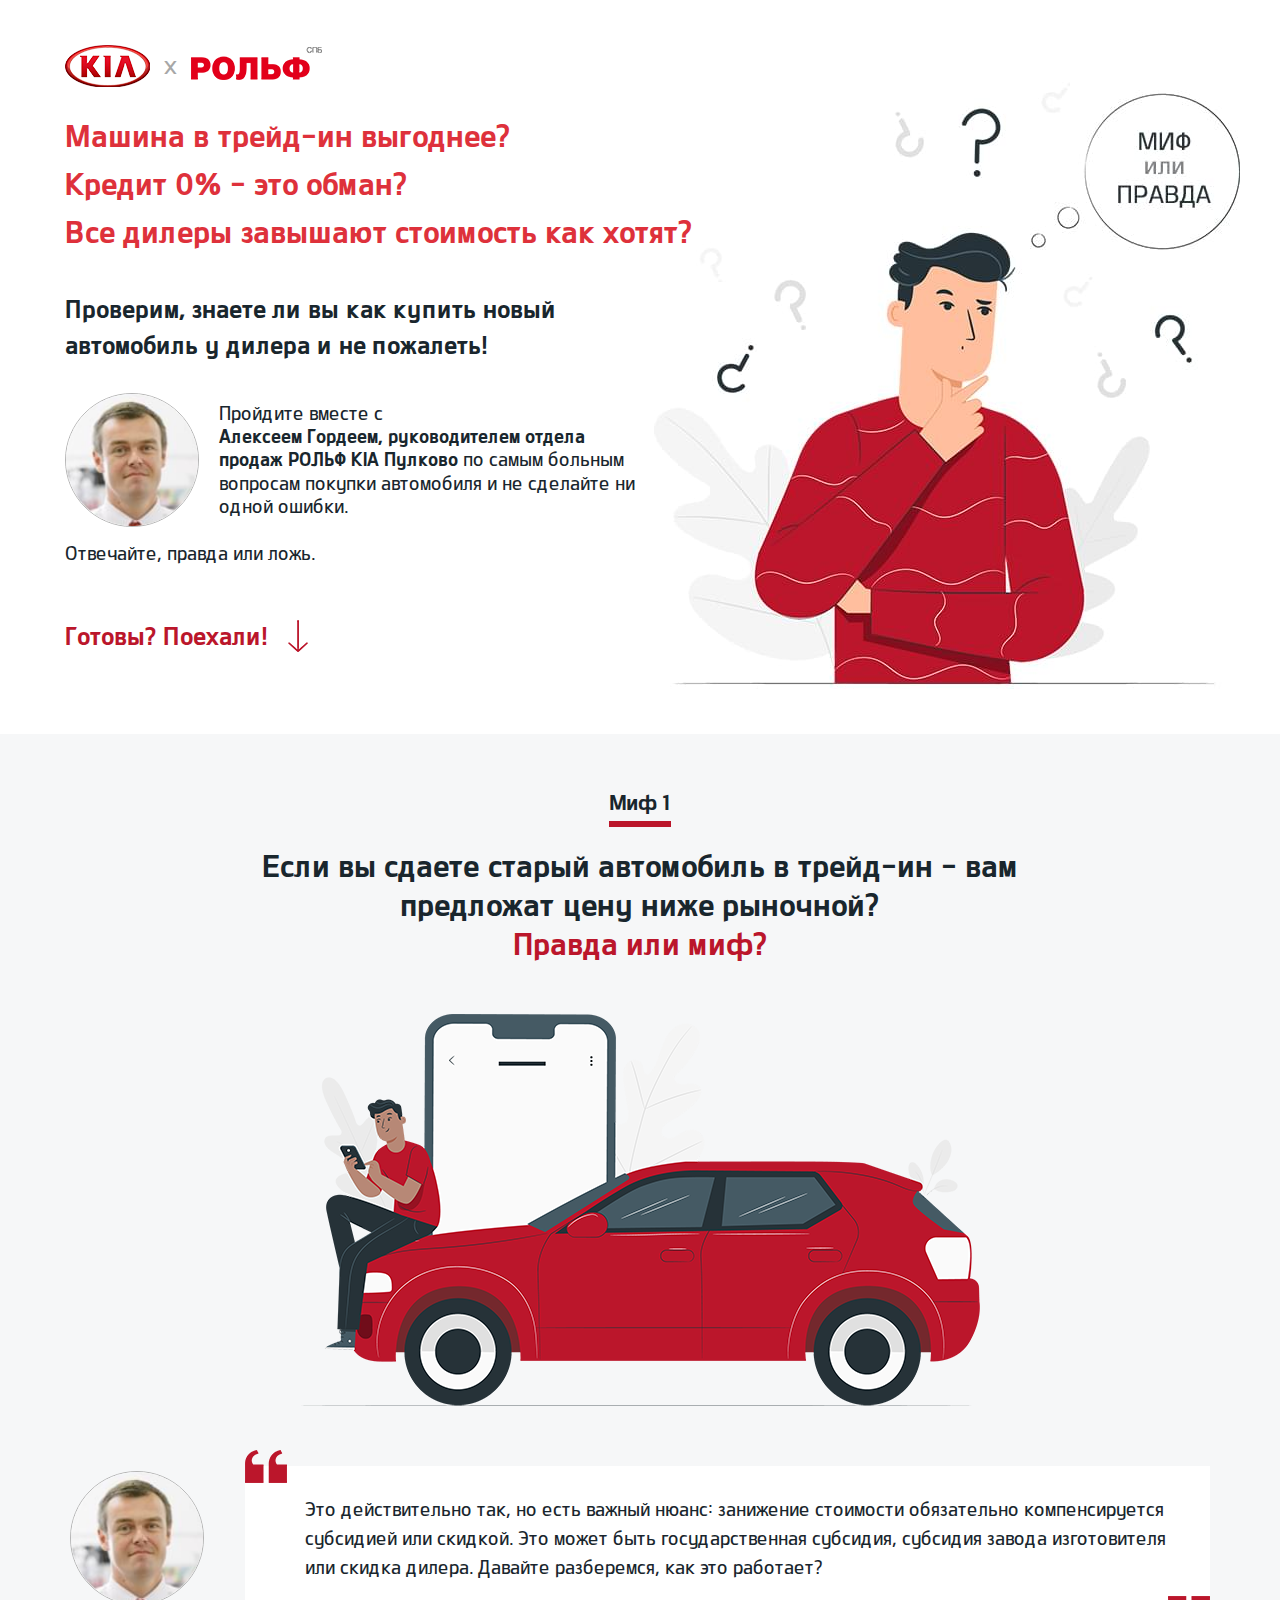
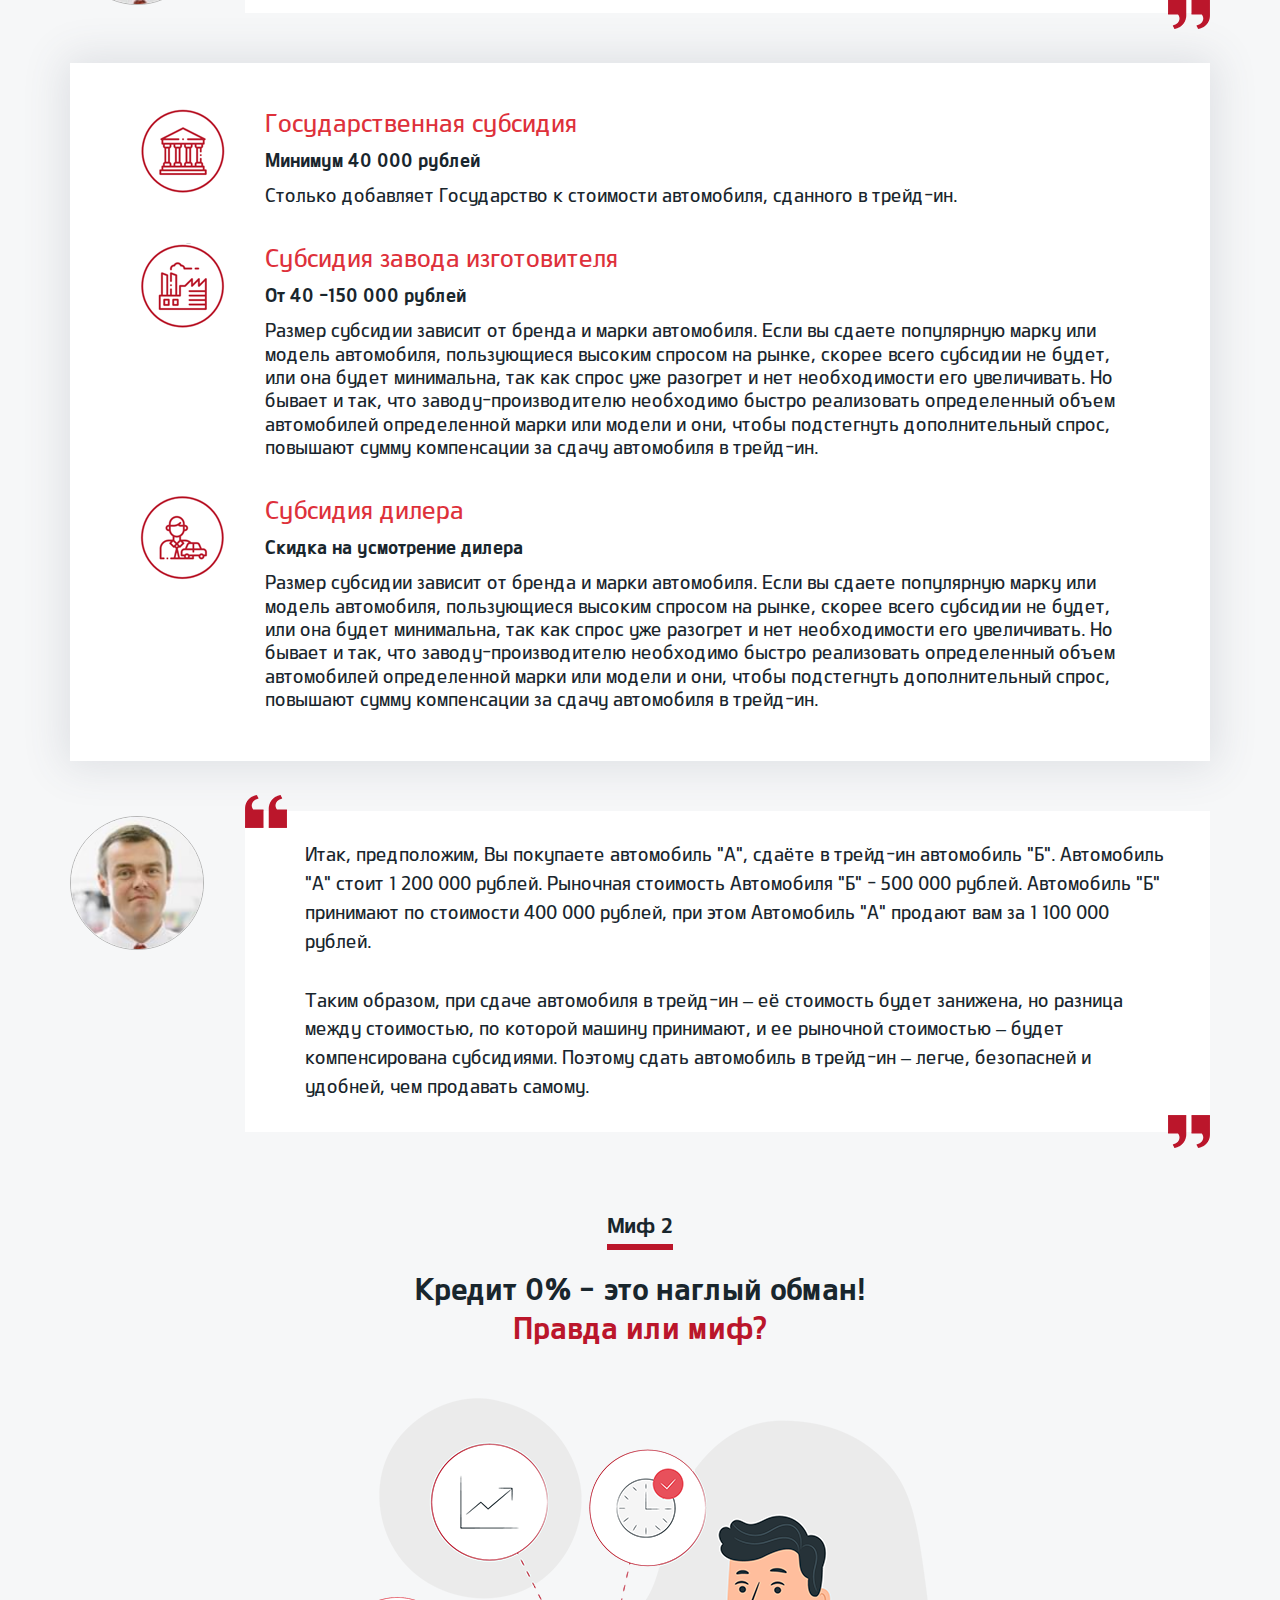
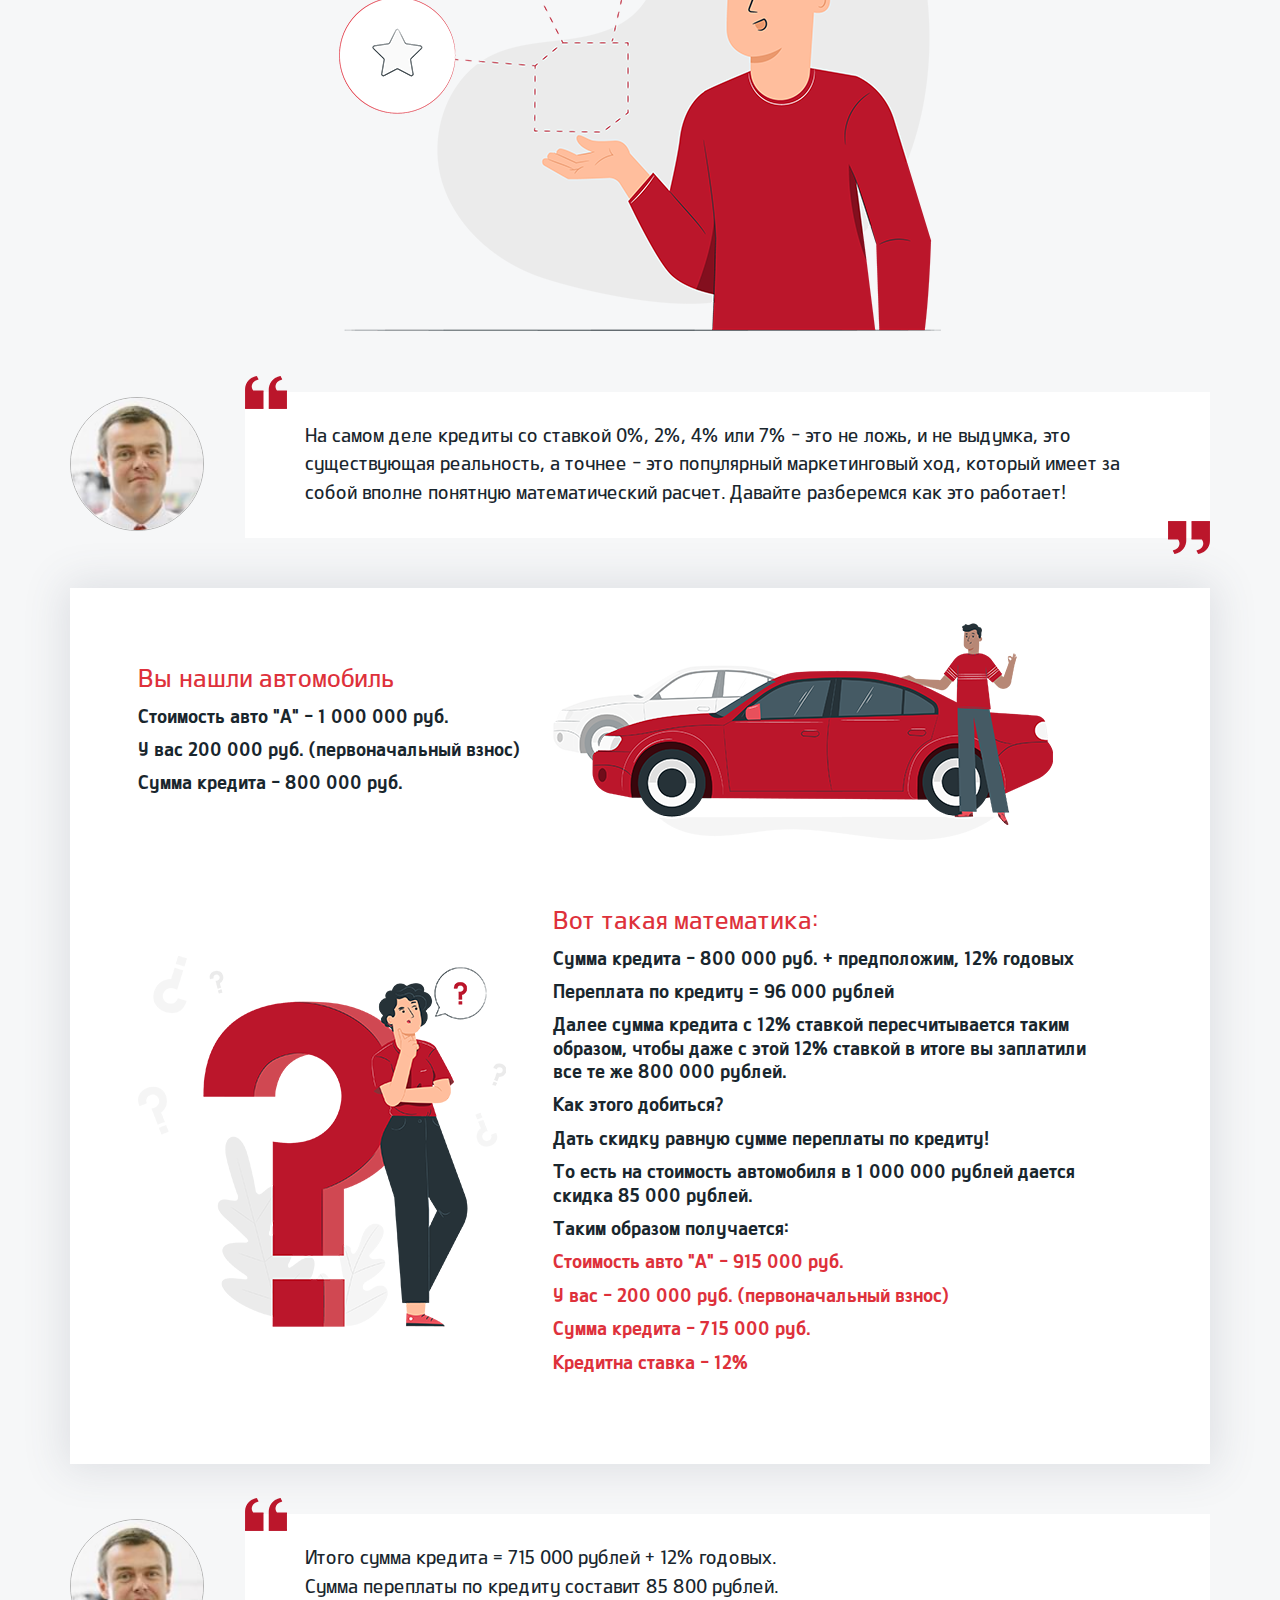
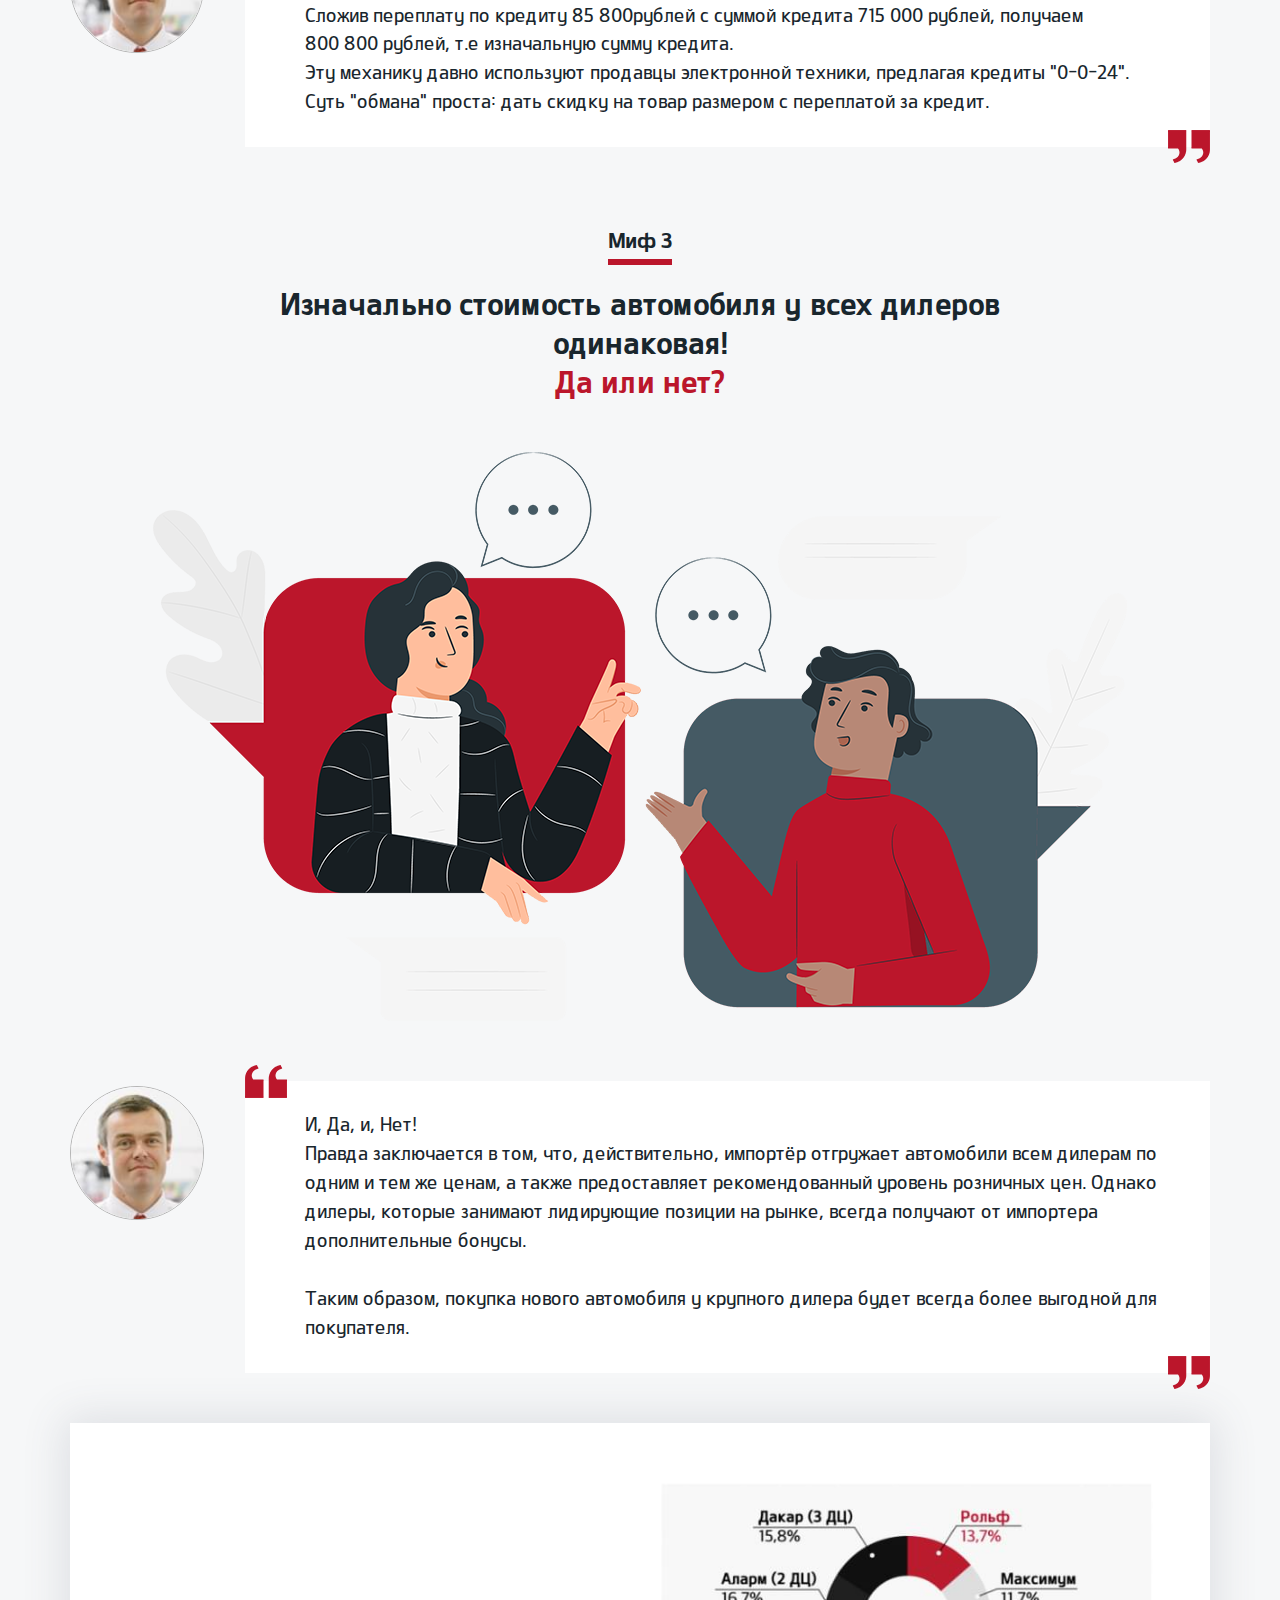
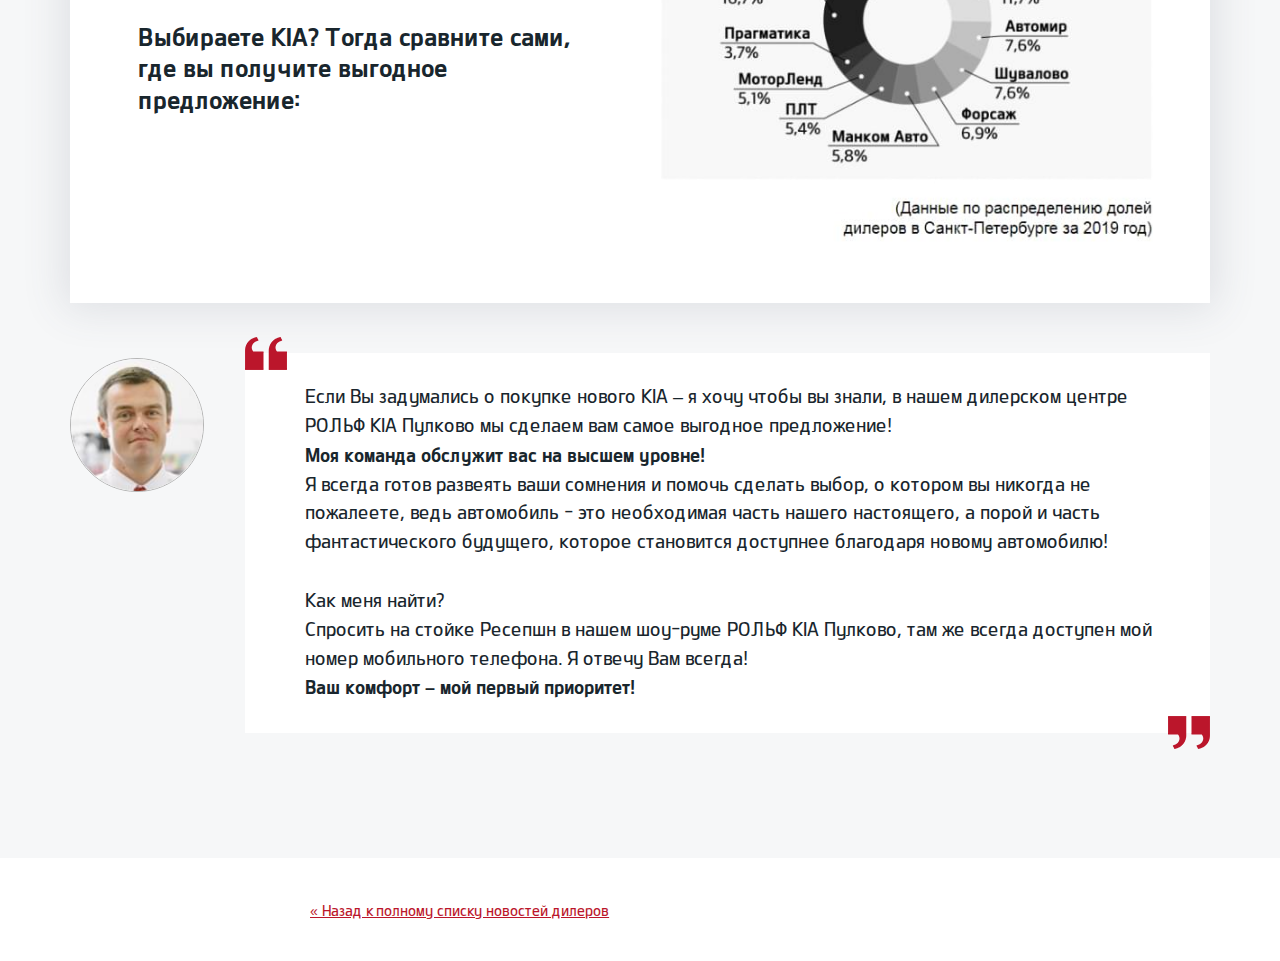
==== www/index.html @ dbaaa2cb "Initialization" ====
<!DOCTYPE html>
<html lang="ru">
<head>
    <meta charset="UTF-8">
    <title>Kia Rolf</title>
   
    <link href="https://fonts.googleapis.com/css?family=Open+Sans:300,600&display=swap&subset=cyrillic" rel="stylesheet">
    <link rel="stylesheet" href="css/style.css">
    <link rel="stylesheet" href="css/uncompressed.css"> 
    
    <link rel="shortcut icon" type="image/x-icon" href="./favicons/favicon.ico">

    <meta content="width=device-width, user-scalable=1, initial-scale=1" name="viewport" />  
    
</head>
<body class="body">
<header class="header">
  
</header>

<main class="main">

<section class="promo">
  <div class="inner inner--big promo__inner">
    <div class="promo__info">
      <div class="promo__logo-block">
        <div class="promo__logo promo__logo--kia"><img src="./images/kia-logo.png" alt="KIA"></div>
        <div class="promo__logo-plus">x</div>
        <div class="promo__logo promo__logo--rolf"><img src="./images/rolf_spb_logo.png" alt="Rolf SPb"></div>
      </div>
      <div class="promo__questions">
        <p>Машина в трейд-ин выгоднее?</p> 
        <p>Кредит 0% - это обман?</p> 
        <p>Все дилеры завышают стоимость как хотят? </p>
      </div>
      <div class="promo__main">
        <h1 class="promo__title">Проверим, знаете ли вы как купить новый автомобиль у дилера и не пожалеть!</h1>
        <div class="promo__interview">
          <div class="promo__interview-photo">
            <img src="./images/photo.jpg" alt="Алексеем Гордеем" class="promo__interview-img">
          </div>
          <div class="promo__interview-text">
            Пройдите вместе с  <br><strong>Алексеем Гордеем, руководителем отдела продаж РОЛЬФ KIA Пулково</strong>  по самым больным вопросам покупки автомобиля и не сделайте ни одной ошибки.
          </div>
        </div>
        <p>Отвечайте, правда или ложь.</p>
      </div>
      <div class="promo__start">
        <span class="promo__start-text">Готовы? Поехали! <a href="#myths" class="promo__scroll-down link-anchor"></a></span> 
      </div>
    </div>
  </div>
</section>
<section class="myths" id="myths">

  <div class="myths__item">
    <div class="inner inner--normal">
      <div class="myths__title-block">
        <h2><span>Миф 1</span></h2>
        <h3>Если вы сдаете старый автомобиль в трейд-ин - вам предложат цену ниже рыночной? <span>Правда или миф?</span></h3>
      </div>
      <div class="myths__pic">
        <img src="./images/myths_01.png" alt="Photo" class="myths__img">
      </div>
      <div class="myths__bq">
        <div class="myths__bq-photo">
          <img src="./images/photo.jpg" alt="Алексеем Гордеем" class="myths__bq-img">
        </div>
        <div class="myths__bq-text">
          <p>Это действительно так, но есть важный нюанс: занижение стоимости обязательно компенсируется субсидией или скидкой. Это может быть государственная субсидия, субсидия завода изготовителя или скидка дилера. Давайте разберемся, как это работает? </p>
        </div>
      </div>
      <div class="myths__info">
        <div class="myths__info-text myths-tradeIn">
          <div class="myths-tradeIn__block">
            <div class="myths-tradeIn__item myths-tradeIn__item--gos">
              <p class="myths-tradeIn__title">Государственная субсидия</p>
              <p class="myths-tradeIn__subtitle">Минимум 40 000 рублей</p>
              <p class="myths-tradeIn__p">Столько добавляет Государство к стоимости автомобиля, сданного в трейд-ин.</p>
            </div>
            <div class="myths-tradeIn__item myths-tradeIn__item--factory">
              <p class="myths-tradeIn__title">Субсидия завода изготовителя</p>
              <p class="myths-tradeIn__subtitle">От 40 -150 000 рублей</p>
              <p class="myths-tradeIn__p">Размер субсидии зависит от бренда и марки автомобиля. Если вы сдаете популярную марку или модель автомобиля, пользующиеся высоким спросом на рынке, скорее всего субсидии не будет, или она будет минимальна, так как спрос уже разогрет и нет необходимости его увеличивать. Но бывает и так, что заводу-производителю необходимо быстро реализовать определенный объем автомобилей определенной марки или модели и они, чтобы подстегнуть дополнительный спрос, повышают сумму компенсации за сдачу автомобиля в трейд-ин.</p>
            </div>
            <div class="myths-tradeIn__item myths-tradeIn__item--dealer">
              <p class="myths-tradeIn__title">Субсидия дилера</p>
              <p class="myths-tradeIn__subtitle">Скидка на усмотрение дилера</p>
              <p class="myths-tradeIn__p">Размер субсидии зависит от бренда и марки автомобиля. Если вы сдаете популярную марку или модель автомобиля, пользующиеся высоким спросом на рынке, скорее всего субсидии не будет, или она будет минимальна, так как спрос уже разогрет и нет необходимости его увеличивать. Но бывает и так, что заводу-производителю необходимо быстро реализовать определенный объем автомобилей определенной марки или модели и они, чтобы подстегнуть дополнительный спрос, повышают сумму компенсации за сдачу автомобиля в трейд-ин.</p>
            </div>
          </div>
        </div>
      </div>
      <div class="myths__bq">
        <div class="myths__bq-photo">
          <img src="./images/photo.jpg" alt="Алексеем Гордеем" class="myths__bq-img">
        </div>
        <div class="myths__bq-text">
          <p>Итак, предположим, Вы покупаете автомобиль "А", сдаёте в трейд-ин автомобиль "Б". Автомобиль "А" стоит 1 200 000 рублей. Рыночная стоимость Автомобиля "Б" - 500 000 рублей. Автомобиль "Б" принимают по стоимости 400 000 рублей, при этом Автомобиль "А" продают вам за 1 100 000 рублей.</p>
          <p>Таким образом, при сдаче автомобиля в трейд-ин – её стоимость будет занижена, но разница между стоимостью, по которой машину принимают, и ее рыночной стоимостью – будет компенсирована субсидиями. Поэтому сдать автомобиль в трейд-ин – легче, безопасней и удобней, чем продавать самому.</p>
        </div>
      </div>
    </div>
  </div>

  <div class="myths__item">
    <div class="inner inner--normal">
      <div class="myths__title-block">
        <h2><span>Миф 2</span></h2>
        <h3>Кредит 0%  - это наглый обман! <span>Правда или миф?</span></h3>
      </div>
      <div class="myths__pic myths__bq-photo--credit">
        <img src="./images/myths_02.png" alt="Photo" class="myths__img">
      </div>
      <div class="myths__bq">
        <div class="myths__bq-photo">
          <img src="./images/photo.jpg" alt="Алексеем Гордеем" class="myths__bq-img">
        </div>
        <div class="myths__bq-text">
          <p>На самом деле кредиты со ставкой 0%, 2%, 4% или 7% - это не ложь, и не выдумка, это существующая реальность, а точнее - это популярный маркетинговый ход, который имеет за собой вполне понятную математический расчет.  Давайте разберемся как это работает!</p>
        </div>
      </div>
      <div class="myths__info">
        <div class="myths__info-text myths-credit">
          <div class="row row--small myths-credit__row">
            <div class="col col-5 col-md-12">
              <p class="myths-credit__title">Вы нашли автомобиль</p>
              <p class="myths-credit__p">Стоимость авто "А" - 1 000 000 руб.</p>
              <p class="myths-credit__p">У вас 200 000 руб. (первоначальный взнос)</p>
              <p class="myths-credit__p">Сумма кредита - 800 000 руб.</p>
            </div>
            <div class="col col-7 col-md-12 myths-credit__item-img"><img src="./images/credit_01.png" alt="Photo"></div>
          </div>
          <div class="row row--small myths-credit__row">
            <div class="col col-5 col-md-12 myths-credit__item-img myths-credit__second-item-img"><img src="./images/credit_02.png" alt="Photo"></div>
            <div class="col col-7 col-md-12">
              <p class="myths-credit__title">Вот такая математика:</p>
              <p class="myths-credit__p">Сумма кредита - 800 000 руб. + предположим, 12% годовых</p>
              <p class="myths-credit__p">Переплата по кредиту = 96 000 рублей</p>
              <p class="myths-credit__p">Далее сумма кредита с 12% ставкой пересчитывается таким образом, чтобы даже с этой 12% ставкой в итоге вы заплатили все те же 800 000 рублей.</p>
              <p class="myths-credit__p">Как этого добиться?</p>
              <p class="myths-credit__p">Дать скидку равную сумме переплаты по кредиту!</p>
              <p class="myths-credit__p">То есть на стоимость автомобиля в 1 000 000 рублей дается скидка 85 000 рублей.</p>
              <p class="myths-credit__p">Таким образом получается:</p>
              <p class="myths-credit__p"><span>Стоимость авто "А" - 915 000 руб.</span></p>
              <p class="myths-credit__p"><span>У вас - 200 000 руб. (первоначальный взнос)</span></p>
              <p class="myths-credit__p"><span>Сумма кредита - 715 000 руб.</span></p>
              <p class="myths-credit__p"><span>Кредитна ставка - 12%</span></p>
            </div>            
          </div>
        </div>
      </div>
      <div class="myths__bq">
        <div class="myths__bq-photo">
          <img src="./images/photo.jpg" alt="Алексеем Гордеем" class="myths__bq-img">
        </div>
        <div class="myths__bq-text">
          <p>Итого сумма кредита = 715 000 рублей + 12% годовых. <br>
            Сумма переплаты по кредиту составит 85 800 рублей. <br>
            Сложив переплату по кредиту 85 800рублей  с суммой кредита 715 000 рублей, получаем <nobr>800 800 рублей,</nobr> т.е изначальную сумму кредита. <br>
            Эту механику давно используют продавцы электронной техники, предлагая кредиты "0-0-24". <br>
          Суть "обмана" проста: дать  скидку на товар размером с переплатой за кредит.</p>          
        </div>
      </div>
    </div>
  </div>

  <div class="myths__item">
    <div class="inner inner--normal">
      <div class="myths__title-block">
        <h2><span>Миф 3</span></h2>
        <h3>Изначально стоимость автомобиля у всех дилеров одинаковая! <span>Да или нет?</span></h3>
      </div>
      <div class="myths__pic myths__bq-photo--credit">
        <img src="./images/myths_03.png" alt="Photo" class="myths__img">
      </div>
      <div class="myths__bq">
        <div class="myths__bq-photo">
          <img src="./images/photo.jpg" alt="Алексеем Гордеем" class="myths__bq-img">
        </div>
        <div class="myths__bq-text">
          <p>И, Да, и, Нет! <br>Правда заключается в том, что, действительно, импортёр отгружает автомобили всем дилерам  по одним и тем же ценам,  а также предоставляет рекомендованный уровень розничных цен. Однако дилеры, которые занимают лидирующие позиции на рынке, всегда получают от импортера дополнительные бонусы.</p>
          <p>Таким образом, покупка нового автомобиля у крупного дилера будет всегда более выгодной для покупателя.</p>
        </div>
      </div>
      <div class="myths__info">
        <div class="myths__info-text myths-dealer">
          <div class="row myths-dealer__row">
            <div class="col col-6">
              <p class="myths-dealer__p">Выбираете KIA? Тогда сравните сами, где вы получите выгодное предложение:</p>             
            </div>
            <div class="col col-6"><img src="./images/dealer.jpg" alt="Photo"></div>
          </div>          
        </div>
      </div>
      <div class="myths__bq">
        <div class="myths__bq-photo">
          <img src="./images/photo.jpg" alt="Алексеем Гордеем" class="myths__bq-img">
        </div>
        <div class="myths__bq-text">
          <p>Если Вы задумались о покупке  нового KIA – я хочу чтобы вы знали, в нашем дилерском центре РОЛЬФ KIA Пулково мы сделаем вам самое выгодное предложение!  <br>
            <strong>Моя команда обслужит вас на высшем уровне!</strong> <br>
            Я всегда готов развеять ваши сомнения и помочь сделать выбор, о котором вы никогда не пожалеете, ведь автомобиль - это необходимая  часть нашего настоящего, а порой и часть фантастического будущего, которое  становится  доступнее благодаря новому автомобилю!</p>          
            <p>Как меня найти? <br>
              Спросить на стойке Ресепшн в нашем шоу-руме РОЛЬФ KIA Пулково, там же всегда доступен мой номер мобильного телефона. Я отвечу Вам всегда! <br>
              <strong>Ваш комфорт – мой первый приоритет!</strong></p>
        </div>
      </div>
    </div>
  </div>

</section>

<div class="go-back">
  <div class="go-back__inner inner">
    <a href="#" class="go-back__link">« Назад к полному списку новостей дилеров
      </a>
  </div>
</div>

</main>
<footer class="footer"></footer>

<script src="js/jquery-3.4.1.min.js"></script>
<script src="js/script.js"></script>
</body>

</html>
---- www/css/style.css ----
@font-face {
  font-family: 'KIA';
  src: url('../fonts/KIA-Light.ttf') format('truetype'), url('../fonts/KIA-Light.woff') format('woff');
  font-weight: 300;
  font-style: normal;
}
@font-face {
  font-family: 'KIA';
  src: url('../fonts/KIA-Medium.ttf') format('truetype'), url('../fonts/KIA-Medium.woff') format('woff');
  font-weight: 500;
  font-style: normal;
}
@font-face {
  font-family: 'KIA';
  src: url('../fonts/KIA-Bold.ttf') format('truetype'), url('../fonts/KIA-Bold.woff') format('woff');
  font-weight: 700;
  font-style: normal;
}
* {
  margin: 0;
  padding: 0;
  border: none;
  box-sizing: border-box;
  outline: none;
}
main,
article,
section,
footer,
header,
aside,
canvas {
  display: block;
}
section,
header,
footer {
  position: relative;
}
html {
  height: 100%;
}
body {
  min-width: 320px;
  min-height: 100%;
  background-color: #f6f7f8;
  font-family: 'KIA', sans-serif;
  font-weight: 500;
  line-height: 1.3;
  letter-spacing: 0em;
  color: #19262d;
  position: relative;
  font-size: 18px;
  /*inner 1170 + 15px*2*/
}
/* + inner*/
section:after {
  content: '';
  display: block;
  clear: both;
}
button,
input,
select {
  font-family: 'KIA', sans-serif;
  font-weight: 500;
}
button {
  cursor: pointer;
  line-height: 1.5;
  background: transparent;
}
h1,
h2,
h3 {
  font-family: 'KIA', sans-serif;
  font-weight: 700;
  color: #19262d;
  line-height: 1.3;
}
h1 {
  font-size: 30px;
  color: #19262d;
}
h2 {
  font-size: 21px;
  text-align: center;
  position: relative;
  color: #19262d;
}
h2 span {
  display: inline-block;
  padding-bottom: 5px;
  border-bottom: 6px solid #bb162b;
}
h3 {
  font-size: 30px;
  text-align: center;
}
h3 span {
  color: #bb162b;
  display: block;
}
strong {
  font-weight: 700;
}
img {
  max-width: 100%;
}
a {
  color: #19262d;
}
.inner {
  position: relative;
  max-width: 100%;
  height: 100%;
  margin: 0 auto;
  padding: 0 15px;
}
.inner:after {
  content: '';
  display: block;
  clear: both;
}
.inner--big {
  max-width: 1200px;
}
.inner--normal {
  max-width: 1170px;
}
.inner--all-container {
  padding: 0;
}
.row {
  display: flex;
  flex-wrap: wrap;
  justify-content: space-between;
  margin-left: -15px;
  margin-right: -15px;
  position: relative;
}
.row--small {
  margin-left: -7px;
  margin-right: -7px;
}
.row--center {
  justify-content: center;
}
.row--start {
  justify-content: flex-start;
}
.col {
  padding-left: 15px;
  padding-right: 15px;
}
.row--small > .col {
  padding-left: 7px;
  padding-right: 7px;
}
.col-1 {
  width: 8.33%;
}
.col-2 {
  width: 16.66%;
}
.col-3 {
  width: 25%;
}
.col-4 {
  width: 33.33%;
}
.col-5 {
  width: 41.66%;
}
.col-6 {
  width: 50%;
}
.col-7 {
  width: 58.33%;
}
.col-8 {
  width: 66.66%;
}
.col-9 {
  width: 75%;
}
.col-10 {
  width: 83.33%;
}
.col-11 {
  width: 91.66%;
}
.col-12 {
  width: 100%;
}
.col-five {
  width: 20%;
}
.promo {
  background: #ffffff;
  padding: 45px 0 45px;
}
.promo__inner {
  background: url(../images/promo-bg.jpg) no-repeat right bottom;
}
.promo__info {
  max-width: 700px;
  padding: 0 10px;
}
.promo__logo-block {
  display: flex;
  flex-wrap: wrap;
  align-content: center;
  align-items: center;
  padding-bottom: 25px;
}
.promo__logo-plus {
  font-size: 24px;
  color: #a7a7a7;
  padding-left: 14px;
  padding-right: 14px;
}
.promo__logo img {
  display: block;
}
.promo__logo--rolf {
  margin-top: -5px;
}
.promo__questions {
  font-size: 30px;
  color: #de313b;
  line-height: 1.6;
  font-weight: 700;
  padding-bottom: 35px;
}
.promo__title {
  font-size: 24px;
  line-height: 1.5;
  font-weight: 700;
  padding-bottom: 30px;
}
.promo__main {
  max-width: 580px;
}
.promo__interview {
  display: flex;
  flex-wrap: wrap;
  padding-bottom: 15px;
  align-content: center;
  align-items: center;
}
.promo__interview-photo {
  width: 134px;
}
.promo__interview-img {
  display: block;
  border-radius: 50%;
  border: 1px solid #b5b5b5;
}
.promo__interview-text {
  width: calc(100% - 134px);
  padding-left: 20px;
}
.promo__start {
  padding: 55px 0 37px;
  font-weight: 700;
  font-size: 24px;
  color: #bb162b;
  display: -webkit-flex;
  display: -moz-flex;
  display: -ms-flex;
  display: -o-flex;
  display: flex;
}
.promo__start-text {
  padding-right: 40px;
  display: inline-block;
  position: relative;
}
.promo__scroll-down {
  display: block;
  width: 20px;
  height: 32px;
  background: url(../images/scroll-down-btn.png) no-repeat center;
  position: absolute;
  right: 0;
  top: 0;
  animation: scrollDown 1.5s infinite;
}
@keyframes scrollDown {
  0% {
    -webkit-transform: translate3d(0, -10px, 0);
    transform: translate3d(0, -10px, 0);
    opacity: 0;
  }
  100% {
    -webkit-transform: translate3d(0, 10px, 0);
    transform: translate3d(0, 10px, 0);
    opacity: 1;
  }
}
.myths {
  padding-bottom: 100px;
}
.myths__title-block {
  max-width: 780px;
  margin: auto;
  padding: 55px 0 25px;
}
.myths__title-block h2 {
  padding-bottom: 20px;
}
.myths__pic {
  text-align: center;
  padding: 25px 0 30px;
}
.myths__bq {
  padding: 25px 0;
  display: flex;
  flex-wrap: wrap;
  align-content: flex-start;
  align-items: flex-start;
}
.myths__bq-photo {
  width: 134px;
  padding-top: 5px;
}
.myths__pic--credit {
  padding-bottom: 120px;
}
.myths__bq-img {
  display: block;
  border-radius: 50%;
  border: 1px solid #b5b5b5;
}
.myths__bq-text {
  width: calc(100% - 175px);
  margin-left: 41px;
  background-color: #ffffff;
  padding: 30px 35px 30px 60px;
  position: relative;
  line-height: 1.6;
}
.myths__bq-text p {
  padding-bottom: 30px;
}
.myths__bq-text p:last-child {
  padding-bottom: 0;
}
.myths__bq-text:before {
  content: '';
  width: 42px;
  height: 33px;
  display: block;
  background: url(../images/left-quote.png) no-repeat center;
  background-size: contain;
  position: absolute;
  left: 0;
  top: -16px;
}
.myths__bq-text:after {
  content: '';
  width: 42px;
  height: 33px;
  display: block;
  background: url(../images/right-quote.png) no-repeat center;
  background-size: contain;
  position: absolute;
  right: 0;
  bottom: -16px;
}
.myths__info {
  padding: 25px 0;
}
.myths__info-text {
  background-color: #ffffff;
  padding-left: 68px;
  box-shadow: 0px 0px 40.02px 5.98px rgba(77, 85, 105, 0.14);
}
.myths-tradeIn {
  padding: 45px 75px 50px 68px;
}
.myths-tradeIn__item {
  position: relative;
  padding-left: 127px;
  padding-bottom: 35px;
}
.myths-tradeIn__item:last-child {
  padding-bottom: 0;
}
.myths-tradeIn__item:before {
  content: '';
  display: block;
  position: absolute;
  left: 0;
  top: 0;
  width: 89px;
  height: 87px;
}
.myths-tradeIn__item--gos:before {
  background: url(../images/tradeIn-icon01.png);
  background-size: contain;
}
.myths-tradeIn__item--factory:before {
  background: url(../images/tradeIn-icon02.png);
  background-size: contain;
}
.myths-tradeIn__item--dealer:before {
  background: url(../images/tradeIn-icon03.png);
  background-size: contain;
}
.myths-tradeIn__title {
  font-size: 24px;
  color: #de313b;
  padding-bottom: 10px;
}
.myths-tradeIn__subtitle {
  font-weight: 700;
  padding-bottom: 12px;
}
.myths-credit {
  padding: 35px 90px 20px 68px;
}
.myths-credit__row {
  align-content: center;
  align-items: center;
  padding-bottom: 60px;
}
.myths-credit__title {
  font-size: 24px;
  color: #de313b;
  padding-bottom: 10px;
}
.myths-credit__p {
  font-weight: 700;
  padding-bottom: 10px;
}
.myths-credit__p span {
  color: #de313b;
}
.myths-dealer {
  padding: 57px 57px 47px 68px;
}
.myths-dealer__row {
  align-content: center;
  align-items: center;
}
.myths-dealer__p {
  font-weight: 700;
  font-size: 24px;
  padding-right: 50px;
}
.go-back {
  padding: 40px 0;
  background: #ffffff;
}
.go-back__inner {
  max-width: 690px;
}
.go-back__link {
  color: #bb162b;
  text-decoration: underline;
  font-size: 14px;
}
.go-back__link:hover {
  text-decoration: none;
}
@media screen and (max-width: 1600px) {
  body {
    position: relative;
  }
}
@media screen and (max-width: 1200px) {
  body {
    position: relative;
  }
  .col-lg-6 {
    width: 50%;
  }
  .col-lg-12 {
    width: 100%;
  }
  .promo__inner {
    background-size: contain;
  }
}
@media screen and (max-width: 960px) {
  body {
    position: relative;
  }
  .inner--allmob {
    padding: 0;
    overflow: hidden;
  }
  .col-md-1 {
    width: 8.33%;
  }
  .col-md-2 {
    width: 16.66%;
  }
  .col-md-3 {
    width: 25%;
  }
  .col-md-4 {
    width: 33.33%;
  }
  .col-md-5 {
    width: 41.66%;
  }
  .col-md-6 {
    width: 50%;
  }
  .col-md-7 {
    width: 58.33%;
  }
  .col-md-8 {
    width: 66.66%;
  }
  .col-md-9 {
    width: 75%;
  }
  .col-md-10 {
    width: 83.33%;
  }
  .col-md-12 {
    width: 100%;
  }
  .promo {
    padding-bottom: 0;
  }
  .promo__inner {
    background-size: 50%;
  }
  .promo__questions {
    padding-bottom: 15px;
  }
  .promo__interview-text {
    width: calc(100% - 300px);
  }
  .promo__start {
    padding-top: 25px;
  }
  .myths {
    padding-bottom: 65px;
  }
  .myths__bq-text {
    margin-left: 21px;
    width: calc(100% - 155px);
  }
  .myths-credit__row {
    padding-bottom: 30px;
  }
  .myths-credit__second-item-img {
    order: 1;
  }
  .myths-credit__item-img {
    text-align: center;
  }
  .myths-dealer__p {
    padding-right: 0;
    font-size: 21px;
  }
}
@media screen and (max-width: 670px) {
  body {
    position: relative;
    font-size: 16px;
  }
  h1 {
    font-size: 24px;
  }
  h2 {
    font-size: 18px;
  }
  h3 {
    font-size: 20px;
  }
  .inner {
    padding: 0 15px;
  }
  .inner--all-container {
    padding: 0;
  }
  .inner--allmob {
    padding: 0;
  }
  .row {
    margin-left: -7px;
    margin-right: -7px;
  }
  .row--small {
    margin-left: -7px;
    margin-right: -7px;
  }
  .col {
    padding-left: 7px;
    padding-right: 7px;
  }
  .row--small > .col {
    padding-left: 7px;
    padding-right: 7px;
  }
  .col-1 {
    width: 100%;
  }
  .col-2 {
    width: 100%;
  }
  .col-3 {
    width: 100%;
  }
  .col-4 {
    width: 100%;
  }
  .col-5 {
    width: 100%;
  }
  .col-6 {
    width: 100%;
  }
  .col-7 {
    width: 100%;
  }
  .col-8 {
    width: 100%;
  }
  .col-9 {
    width: 100%;
  }
  .col-10 {
    width: 100%;
  }
  .col-11 {
    width: 100%;
  }
  .col-five {
    width: 100%;
  }
  .col-sm-6 {
    width: 50%;
  }
  .col-sm-12 {
    width: 100%;
  }
  .promo {
    padding-top: 25px;
  }
  .promo__inner {
    padding-bottom: 75px;
  }
  .promo__logo-block {
    justify-content: center;
    padding-bottom: 20px;
  }
  .promo__questions {
    font-size: 21px;
    line-height: 1.4;
    padding-bottom: 10px;
  }
  .promo__questions p {
    padding-bottom: 15px;
  }
  .promo__title {
    line-height: 1.4;
    padding-bottom: 20px;
  }
  .promo__interview-photo {
    width: 100%;
    text-align: center;
  }
  .promo__interview-img {
    margin: auto;
  }
  .promo__interview-text {
    width: 100%;
    padding-left: 0;
    padding-top: 15px;
  }
  .promo__start-text {
    font-size: 21px;
    padding-right: 20px;
  }
  .promo__scroll-down {
    width: 15px;
    height: 24px;
    background-size: contain;
  }
  .myths {
    padding-bottom: 50px;
  }
  .myths__title-block {
    padding: 35px 0 25px;
  }
  .myths__bq-photo {
    width: 100%;
    text-align: center;
    padding-bottom: 20px;
  }
  .myths__bq-img {
    margin: auto;
  }
  .myths__bq-text {
    width: 100%;
    margin-left: 0;
    padding: 25px;
  }
  .myths__bq-text:before {
    width: 33px;
    height: 26px;
    top: -13px;
  }
  .myths__bq-text:after {
    width: 33px;
    height: 26px;
    bottom: -13px;
  }
  .myths-tradeIn {
    padding: 20px 30px 35px;
  }
  .myths-tradeIn__item {
    padding: 70px 0 25px;
  }
  .myths-tradeIn__item:before {
    width: 65px;
    height: 64px;
  }
  .myths-credit {
    padding: 30px 30px 0px;
  }
  .myths-dealer {
    padding: 30px 30px 30px;
  }
  .myths-dealer__p {
    padding-bottom: 20px;
  }
}
@media screen and (min-width: 961px) {
  body {
    position: relative;
  }
}
@media screen and (max-width: 1262px) {
  .inner--all-container {
    padding: 0;
    overflow: hidden;
  }
}

/*# sourceMappingURL=[data-uri] */
---- www/css/uncompressed.css ----
/*css*/

@media screen and (max-width: 960px) { 
  
}
@media screen and (max-width: 670px) { 
  
}
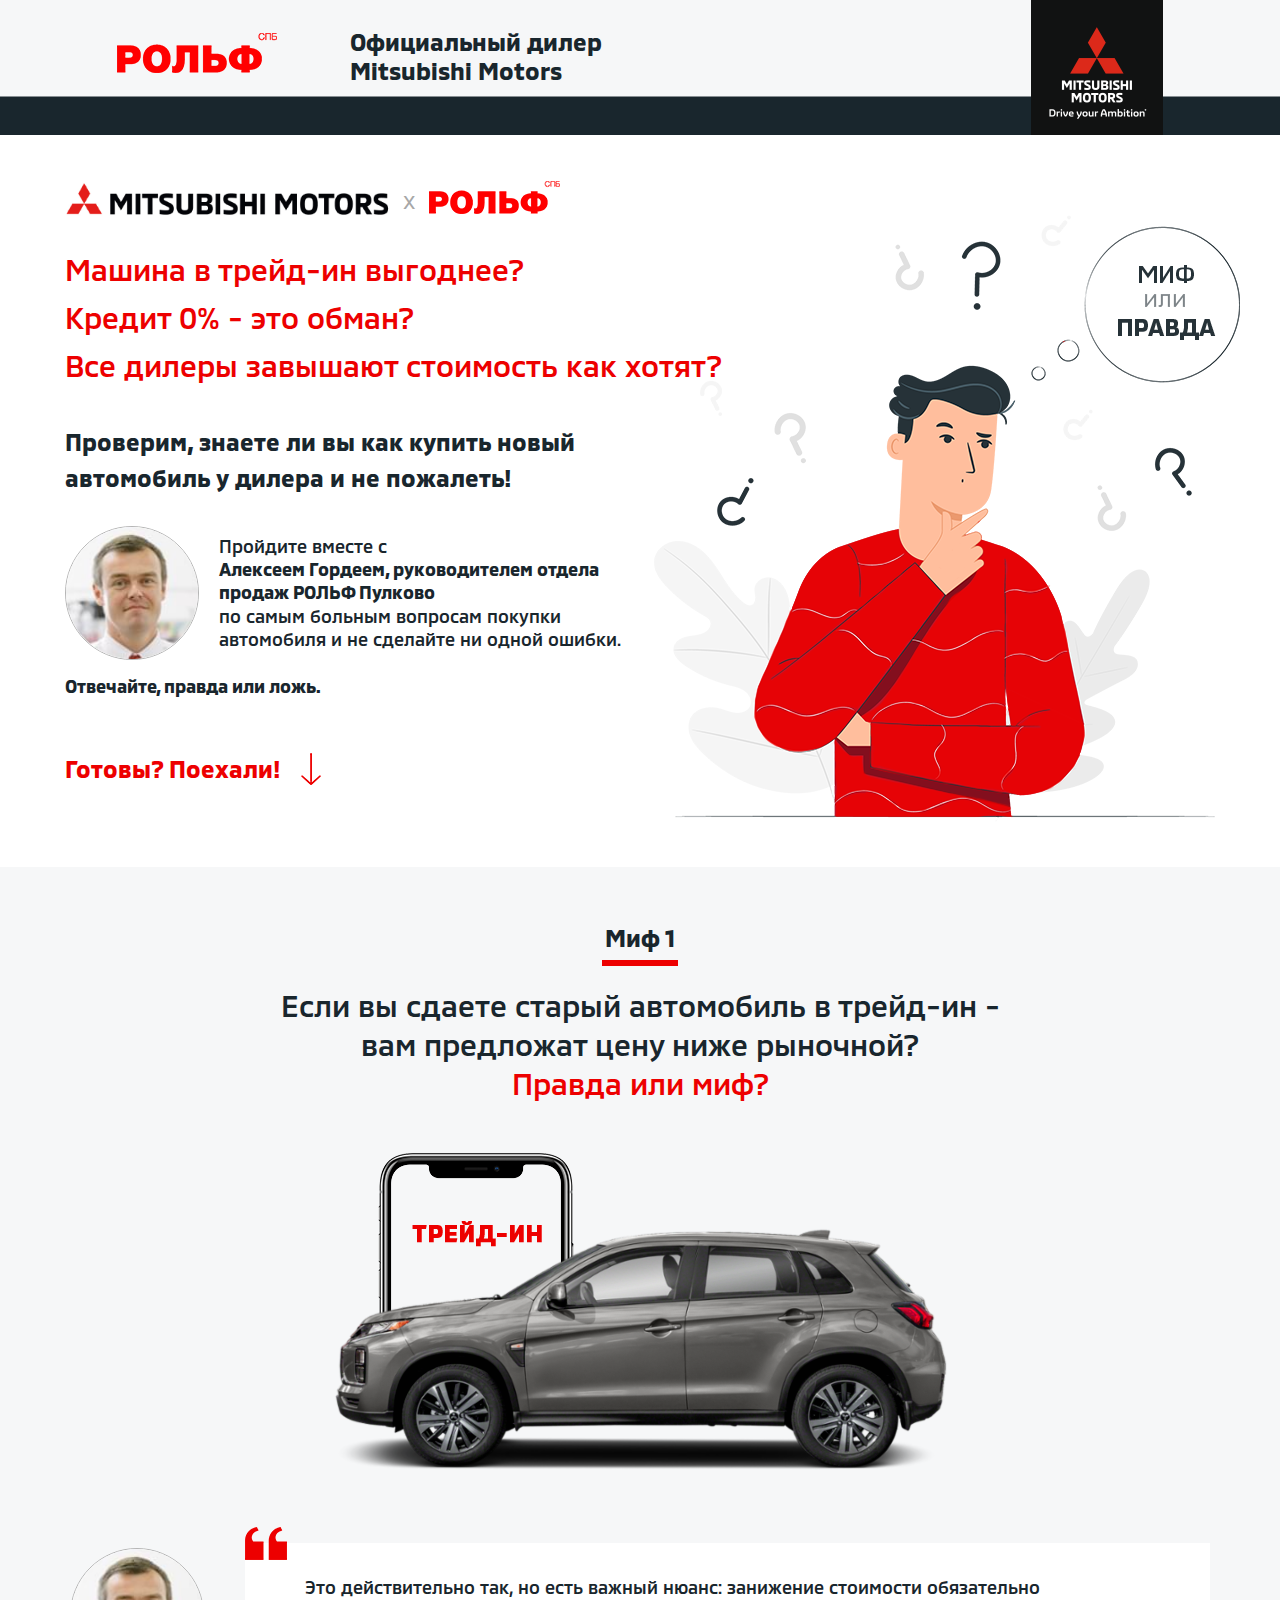
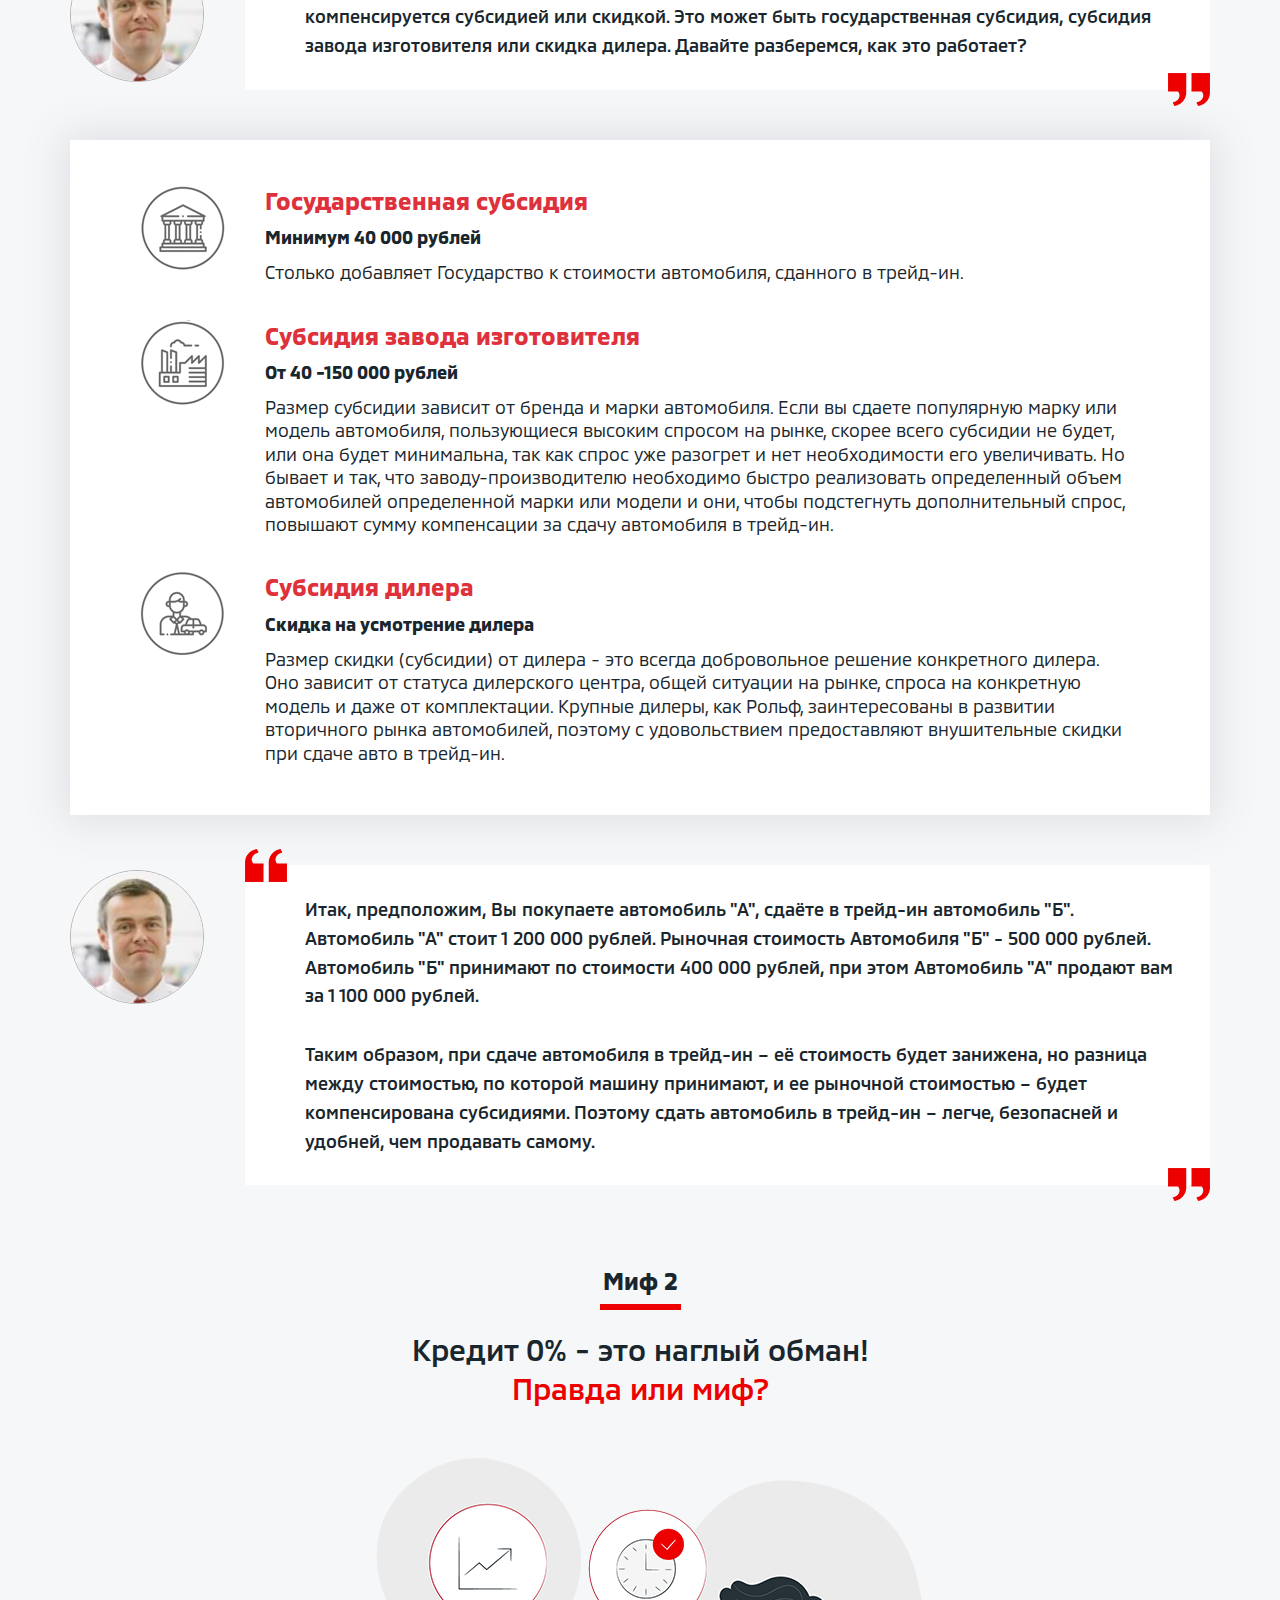
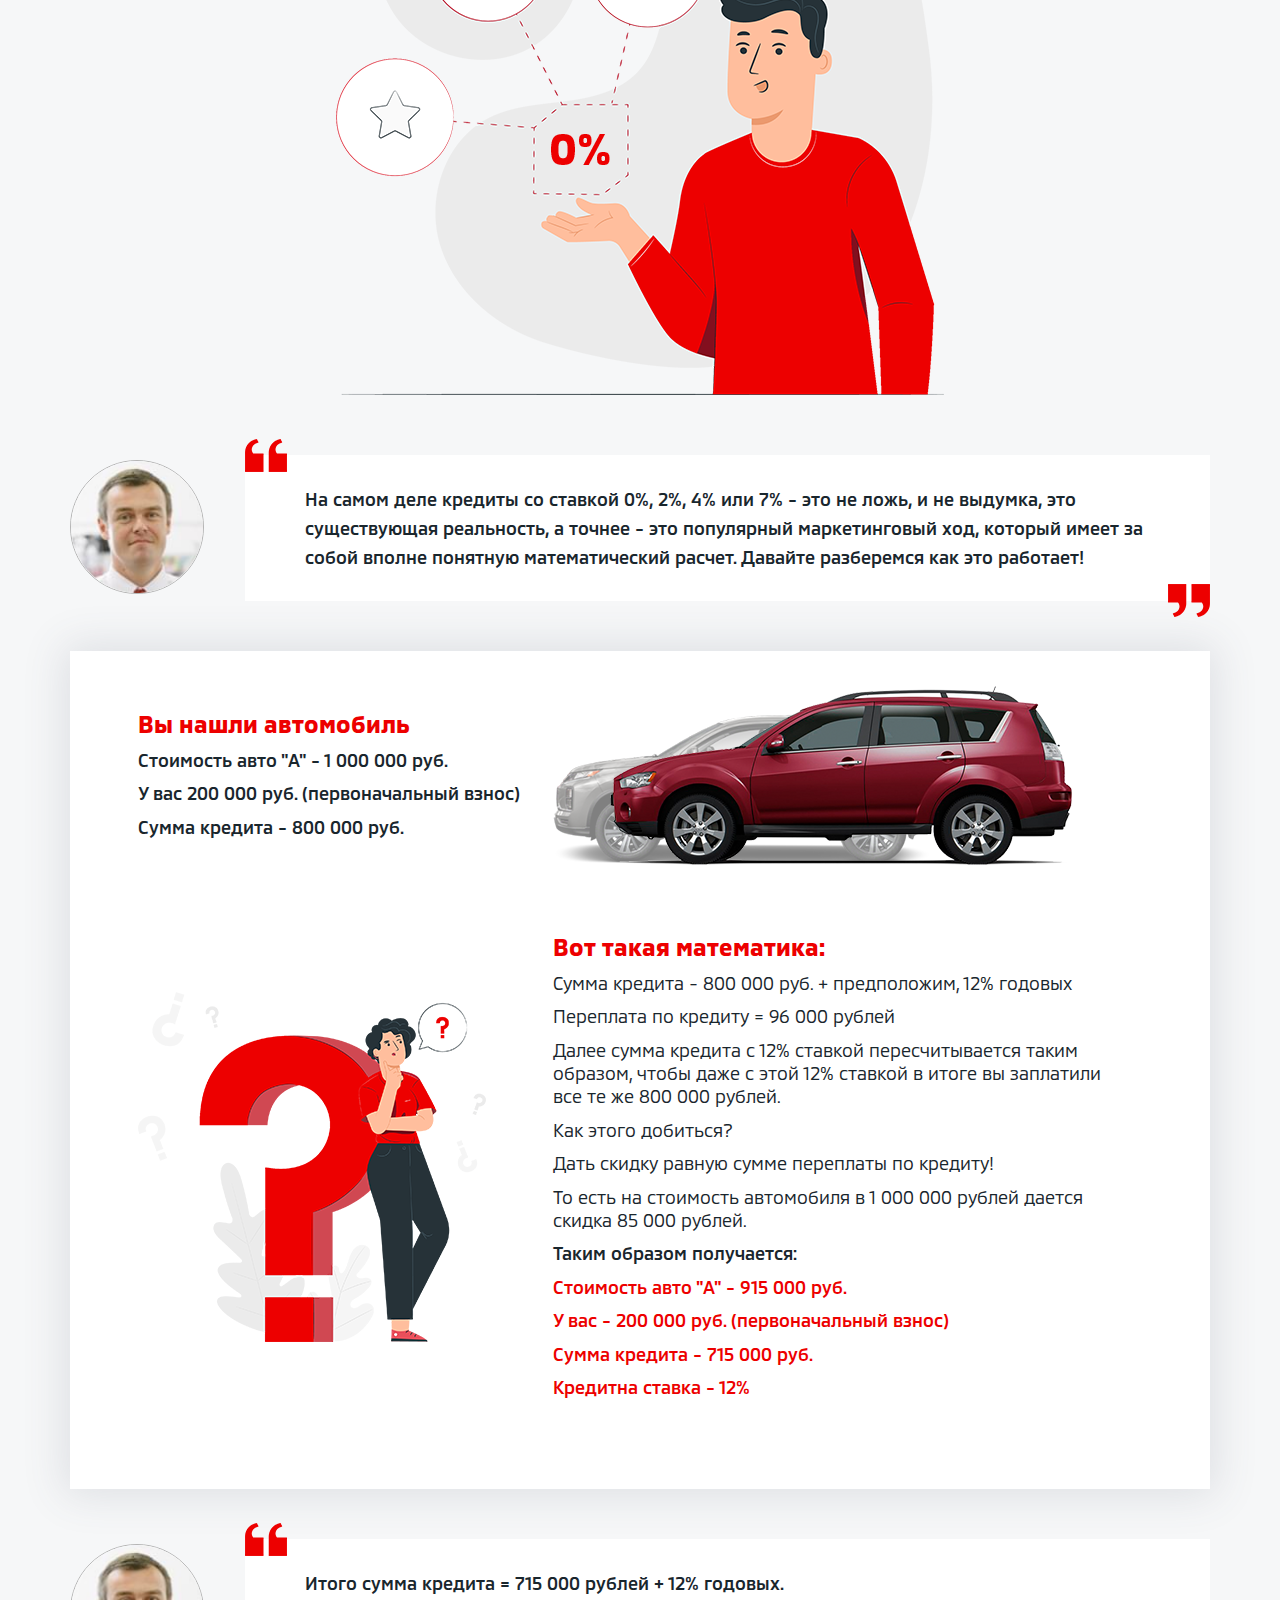
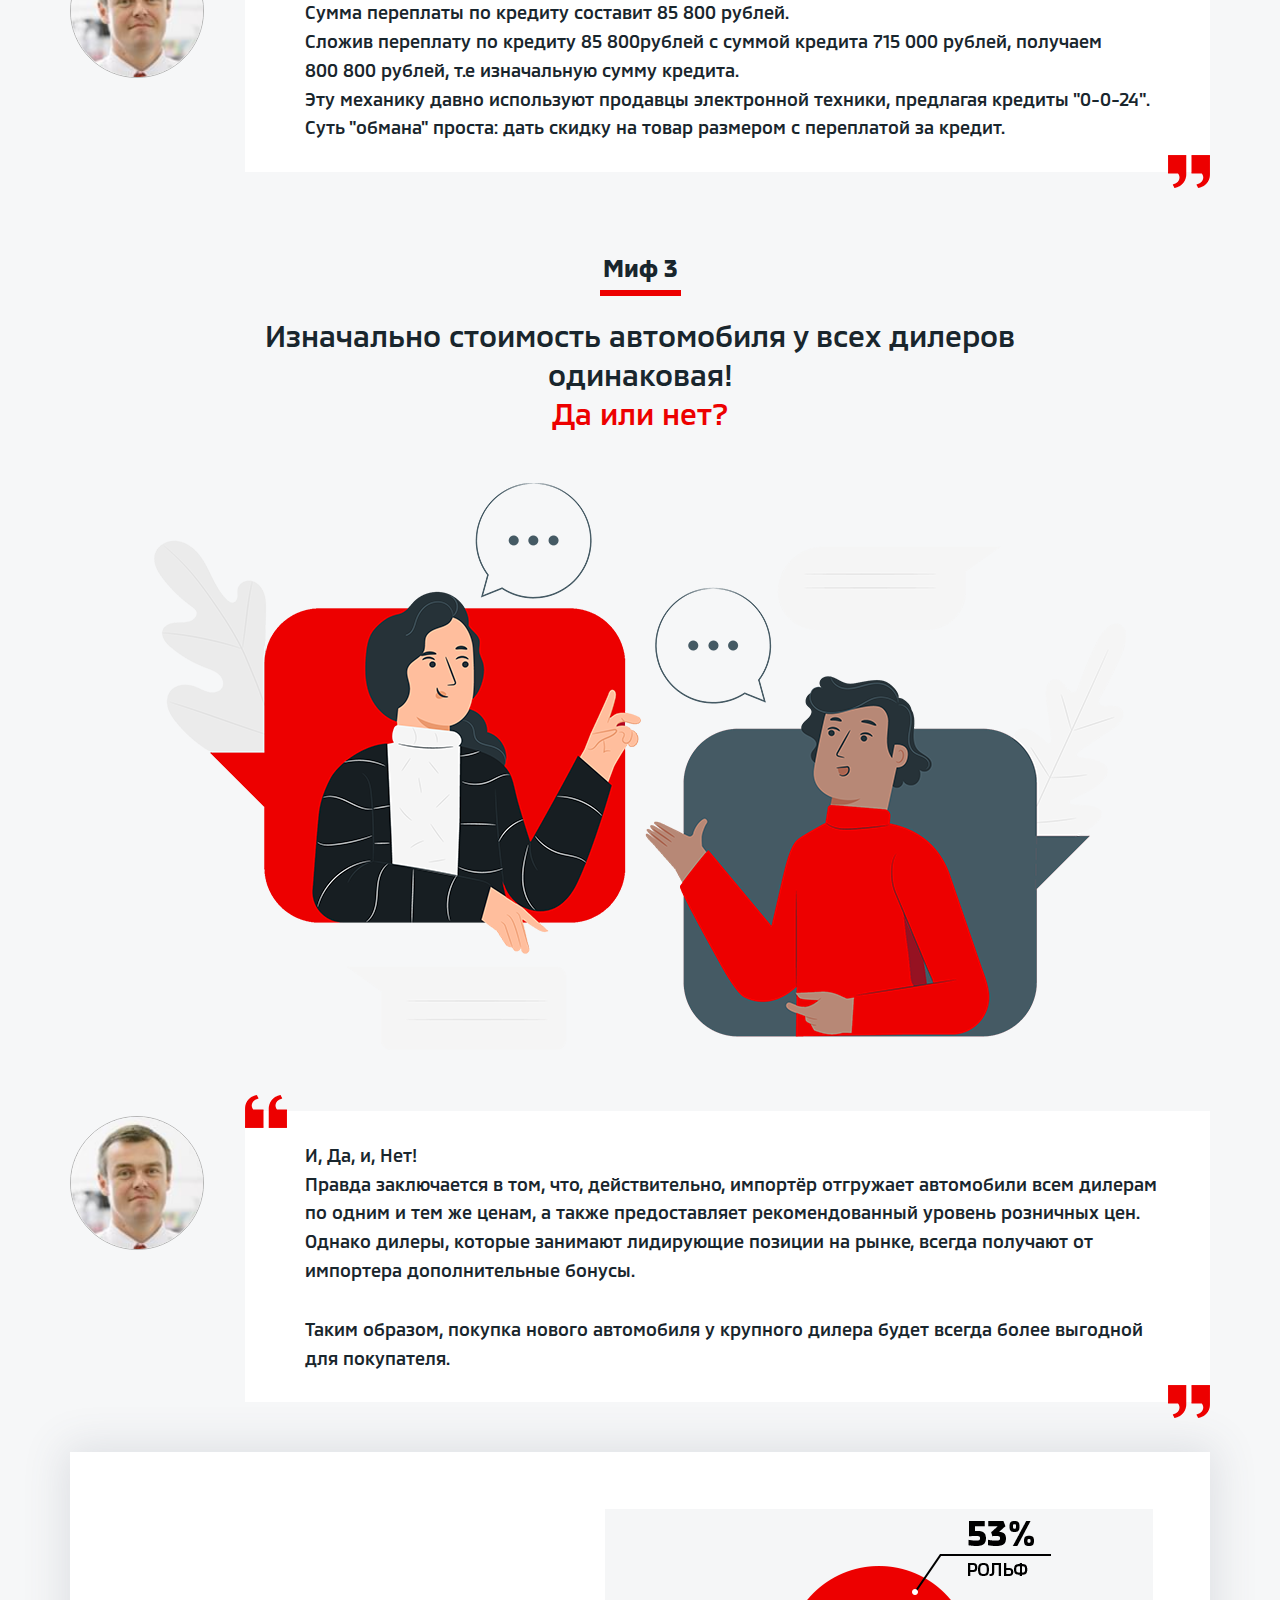
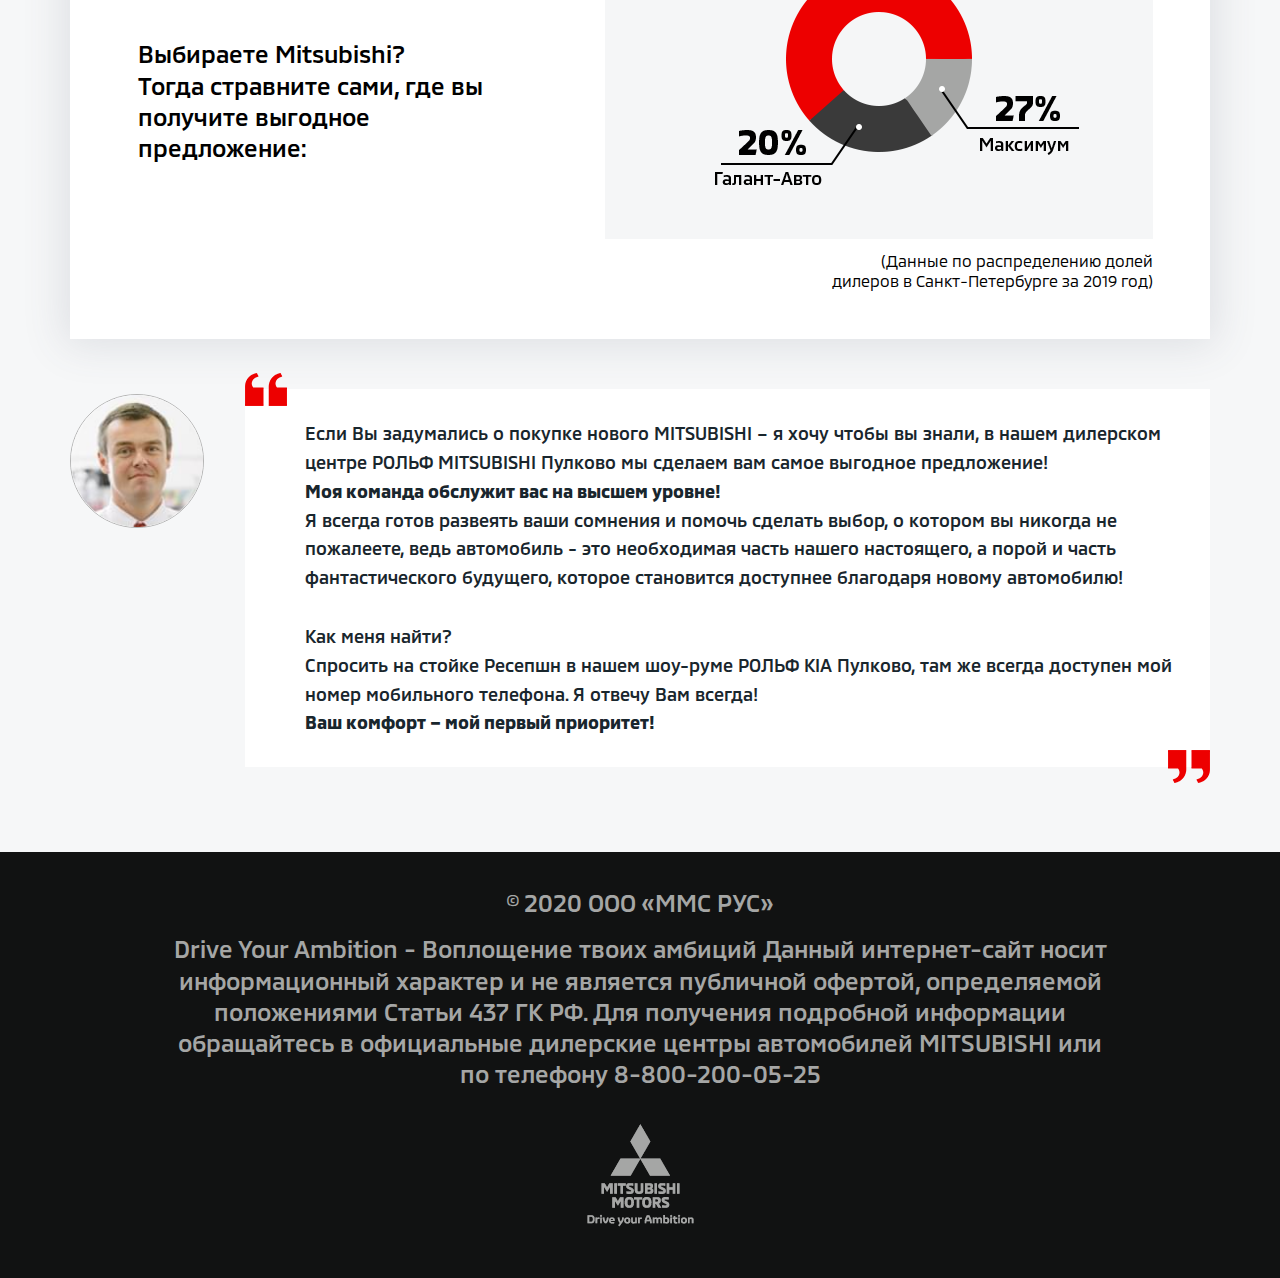
==== commit 89e9ca40: "Посадка для MITSUBISHI" ====
--- a/www/index.html
+++ b/www/index.html
@@ -2,20 +2,46 @@
 <html lang="ru">
 <head>
     <meta charset="UTF-8">
-    <title>Kia Rolf</title>
+    <title>Mitsubishi Motors Rolf</title>
    
-    <link href="https://fonts.googleapis.com/css?family=Open+Sans:300,600&display=swap&subset=cyrillic" rel="stylesheet">
     <link rel="stylesheet" href="css/style.css">
     <link rel="stylesheet" href="css/uncompressed.css"> 
     
     <link rel="shortcut icon" type="image/x-icon" href="./favicons/favicon.ico">
+    <link rel="apple-touch-icon" sizes="57x57" href="./favicons/apple-icon-57x57.png">
+    <link rel="apple-touch-icon" sizes="60x60" href="./favicons/apple-icon-60x60.png">
+    <link rel="apple-touch-icon" sizes="72x72" href="./favicons/apple-icon-72x72.png">
+    <link rel="apple-touch-icon" sizes="76x76" href="./favicons/apple-icon-76x76.png">
+    <link rel="apple-touch-icon" sizes="114x114" href="./favicons/apple-icon-114x114.png">
+    <link rel="apple-touch-icon" sizes="120x120" href="./favicons/apple-icon-120x120.png">
+    <link rel="apple-touch-icon" sizes="144x144" href="./favicons/apple-icon-144x144.png">
+    <link rel="apple-touch-icon" sizes="152x152" href="./favicons/apple-icon-152x152.png">
+    <link rel="apple-touch-icon" sizes="180x180" href="./favicons/apple-icon-180x180.png">
+    <link rel="icon" type="image/png" sizes="192x192" href="./favicons/android-icon-192x192.png">
+    <link rel="icon" type="image/png" sizes="32x32" href="./favicons/favicon-32x32.png">
+    <link rel="icon" type="image/png" sizes="96x96" href="./favicons/favicon-96x96.png">
+    <link rel="icon" type="image/png" sizes="16x16" href="./favicons/favicon-16x16.png">
 
     <meta content="width=device-width, user-scalable=1, initial-scale=1" name="viewport" />  
     
 </head>
 <body class="body">
 <header class="header">
-  
+  <div class="header__inner inner">
+    <div class="header__info-block">
+      <div class="header__diler-block">
+        <a href="#" class="header__logo-rolf-block">
+          <img src="./images/rolf_spb_logo2.png" alt="Rolf" class="header__logo-rolf">
+        </a>
+        <div class="header__diler">
+          Официальный дилер <br>Mitsubishi Motors
+        </div>
+      </div>
+      <a href="#" class="header__logo-mitsu-block">
+        <img src="./images/logo-mitsu.png" alt="Mitsubishi" class="header__logo-mitsu">
+      </a>
+    </div>
+  </div>
 </header>
 
 <main class="main">
@@ -24,9 +50,9 @@
   <div class="inner inner--big promo__inner">
     <div class="promo__info">
       <div class="promo__logo-block">
-        <div class="promo__logo promo__logo--kia"><img src="./images/kia-logo.png" alt="KIA"></div>
+        <div class="promo__logo promo__logo--kia"><img src="./images/mm-logo.png" alt="Mitsubishi Motors"></div>
         <div class="promo__logo-plus">x</div>
-        <div class="promo__logo promo__logo--rolf"><img src="./images/rolf_spb_logo.png" alt="Rolf SPb"></div>
+        <div class="promo__logo promo__logo--rolf"><img src="./images/rolf_spb_logo-small.png" alt="Rolf SPb"></div>
       </div>
       <div class="promo__questions">
         <p>Машина в трейд-ин выгоднее?</p> 
@@ -40,10 +66,10 @@
             <img src="./images/photo.jpg" alt="Алексеем Гордеем" class="promo__interview-img">
           </div>
           <div class="promo__interview-text">
-            Пройдите вместе с  <br><strong>Алексеем Гордеем, руководителем отдела продаж РОЛЬФ KIA Пулково</strong>  по самым больным вопросам покупки автомобиля и не сделайте ни одной ошибки.
-          </div>
-        </div>
-        <p>Отвечайте, правда или ложь.</p>
+            Пройдите вместе с  <br><strong>Алексеем Гордеем, руководителем отдела продаж РОЛЬФ Пулково</strong><br>  по самым больным вопросам покупки автомобиля и не сделайте ни одной ошибки.
+          </div>
+        </div>
+        <p><strong>Отвечайте, правда или ложь.</strong></p>
       </div>
       <div class="promo__start">
         <span class="promo__start-text">Готовы? Поехали! <a href="#myths" class="promo__scroll-down link-anchor"></a></span> 
@@ -60,7 +86,7 @@
         <h3>Если вы сдаете старый автомобиль в трейд-ин - вам предложат цену ниже рыночной? <span>Правда или миф?</span></h3>
       </div>
       <div class="myths__pic">
-        <img src="./images/myths_01.png" alt="Photo" class="myths__img">
+        <img src="./images/myths-mitsu_01.png" alt="Photo" class="myths__img">
       </div>
       <div class="myths__bq">
         <div class="myths__bq-photo">
@@ -86,17 +112,17 @@
             <div class="myths-tradeIn__item myths-tradeIn__item--dealer">
               <p class="myths-tradeIn__title">Субсидия дилера</p>
               <p class="myths-tradeIn__subtitle">Скидка на усмотрение дилера</p>
-              <p class="myths-tradeIn__p">Размер субсидии зависит от бренда и марки автомобиля. Если вы сдаете популярную марку или модель автомобиля, пользующиеся высоким спросом на рынке, скорее всего субсидии не будет, или она будет минимальна, так как спрос уже разогрет и нет необходимости его увеличивать. Но бывает и так, что заводу-производителю необходимо быстро реализовать определенный объем автомобилей определенной марки или модели и они, чтобы подстегнуть дополнительный спрос, повышают сумму компенсации за сдачу автомобиля в трейд-ин.</p>
-            </div>
-          </div>
-        </div>
-      </div>
-      <div class="myths__bq">
-        <div class="myths__bq-photo">
-          <img src="./images/photo.jpg" alt="Алексеем Гордеем" class="myths__bq-img">
-        </div>
-        <div class="myths__bq-text">
-          <p>Итак, предположим, Вы покупаете автомобиль "А", сдаёте в трейд-ин автомобиль "Б". Автомобиль "А" стоит 1 200 000 рублей. Рыночная стоимость Автомобиля "Б" - 500 000 рублей. Автомобиль "Б" принимают по стоимости 400 000 рублей, при этом Автомобиль "А" продают вам за 1 100 000 рублей.</p>
+              <p class="myths-tradeIn__p">Размер скидки (субсидии) от дилера - это всегда добровольное решение конкретного дилера. Оно зависит от статуса дилерского центра, общей ситуации на рынке, спроса на конкретную модель и даже от комплектации. Крупные дилеры, как Рольф, заинтересованы в развитии вторичного рынка автомобилей, поэтому с удовольствием предоставляют внушительные скидки при сдаче авто в трейд-ин.</p>
+            </div>
+          </div>
+        </div>
+      </div>
+      <div class="myths__bq">
+        <div class="myths__bq-photo">
+          <img src="./images/photo.jpg" alt="Алексеем Гордеем" class="myths__bq-img">
+        </div>
+        <div class="myths__bq-text">
+          <p>Итак, предположим, Вы покупаете автомобиль "А", сдаёте в трейд-ин автомобиль "Б". Автомобиль "А" стоит 1 200 000 рублей. Рыночная стоимость Автомобиля "Б" - 500 000 рублей. Автомобиль "Б" принимают по стоимости 400 000 рублей, при этом Автомобиль "А" продают вам за <nobr>1 100 000 рублей</nobr>.</p>
           <p>Таким образом, при сдаче автомобиля в трейд-ин – её стоимость будет занижена, но разница между стоимостью, по которой машину принимают, и ее рыночной стоимостью – будет компенсирована субсидиями. Поэтому сдать автомобиль в трейд-ин – легче, безопасней и удобней, чем продавать самому.</p>
         </div>
       </div>
@@ -110,7 +136,7 @@
         <h3>Кредит 0%  - это наглый обман! <span>Правда или миф?</span></h3>
       </div>
       <div class="myths__pic myths__bq-photo--credit">
-        <img src="./images/myths_02.png" alt="Photo" class="myths__img">
+        <img src="./images/myths_02-2.png" alt="Photo" class="myths__img">
       </div>
       <div class="myths__bq">
         <div class="myths__bq-photo">
@@ -125,14 +151,14 @@
           <div class="row row--small myths-credit__row">
             <div class="col col-5 col-md-12">
               <p class="myths-credit__title">Вы нашли автомобиль</p>
-              <p class="myths-credit__p">Стоимость авто "А" - 1 000 000 руб.</p>
-              <p class="myths-credit__p">У вас 200 000 руб. (первоначальный взнос)</p>
-              <p class="myths-credit__p">Сумма кредита - 800 000 руб.</p>
-            </div>
-            <div class="col col-7 col-md-12 myths-credit__item-img"><img src="./images/credit_01.png" alt="Photo"></div>
+              <p class="myths-credit__p"><strong>Стоимость авто "А" - 1 000 000 руб.</strong></p>
+              <p class="myths-credit__p"><strong>У вас 200 000 руб. (первоначальный взнос)</strong></p>
+              <p class="myths-credit__p"><strong>Сумма кредита - 800 000 руб.</strong></p>
+            </div>
+            <div class="col col-7 col-md-12 myths-credit__item-img"><img src="./images/credit_01-2.png" alt="Photo"></div>
           </div>
           <div class="row row--small myths-credit__row">
-            <div class="col col-5 col-md-12 myths-credit__item-img myths-credit__second-item-img"><img src="./images/credit_02.png" alt="Photo"></div>
+            <div class="col col-5 col-md-12 myths-credit__item-img myths-credit__second-item-img"><img src="./images/credit_02-2.png" alt="Photo"></div>
             <div class="col col-7 col-md-12">
               <p class="myths-credit__title">Вот такая математика:</p>
               <p class="myths-credit__p">Сумма кредита - 800 000 руб. + предположим, 12% годовых</p>
@@ -141,7 +167,7 @@
               <p class="myths-credit__p">Как этого добиться?</p>
               <p class="myths-credit__p">Дать скидку равную сумме переплаты по кредиту!</p>
               <p class="myths-credit__p">То есть на стоимость автомобиля в 1 000 000 рублей дается скидка 85 000 рублей.</p>
-              <p class="myths-credit__p">Таким образом получается:</p>
+              <p class="myths-credit__p"><strong>Таким образом получается:</strong></p>
               <p class="myths-credit__p"><span>Стоимость авто "А" - 915 000 руб.</span></p>
               <p class="myths-credit__p"><span>У вас - 200 000 руб. (первоначальный взнос)</span></p>
               <p class="myths-credit__p"><span>Сумма кредита - 715 000 руб.</span></p>
@@ -172,7 +198,7 @@
         <h3>Изначально стоимость автомобиля у всех дилеров одинаковая! <span>Да или нет?</span></h3>
       </div>
       <div class="myths__pic myths__bq-photo--credit">
-        <img src="./images/myths_03.png" alt="Photo" class="myths__img">
+        <img src="./images/myths_03-2.png" alt="Photo" class="myths__img">
       </div>
       <div class="myths__bq">
         <div class="myths__bq-photo">
@@ -186,10 +212,13 @@
       <div class="myths__info">
         <div class="myths__info-text myths-dealer">
           <div class="row myths-dealer__row">
-            <div class="col col-6">
-              <p class="myths-dealer__p">Выбираете KIA? Тогда сравните сами, где вы получите выгодное предложение:</p>             
-            </div>
-            <div class="col col-6"><img src="./images/dealer.jpg" alt="Photo"></div>
+            <div class="col col-5">
+              <p class="myths-dealer__p">Выбираете Mitsubishi? <br>Тогда стравните сами, где вы получите выгодное  предложение:</p>             
+            </div>
+            <div class="col col-7 myths-dealer__col-for-img">
+              <img src="./images/dealer-mitsu.png" alt="Photo">
+              <p class="myths-dealer__picture-caption">(Данные по распределению долей дилеров в Санкт-Петербурге за 2019 год)</p>
+            </div>
           </div>          
         </div>
       </div>
@@ -198,11 +227,12 @@
           <img src="./images/photo.jpg" alt="Алексеем Гордеем" class="myths__bq-img">
         </div>
         <div class="myths__bq-text">
-          <p>Если Вы задумались о покупке  нового KIA – я хочу чтобы вы знали, в нашем дилерском центре РОЛЬФ KIA Пулково мы сделаем вам самое выгодное предложение!  <br>
-            <strong>Моя команда обслужит вас на высшем уровне!</strong> <br>
-            Я всегда готов развеять ваши сомнения и помочь сделать выбор, о котором вы никогда не пожалеете, ведь автомобиль - это необходимая  часть нашего настоящего, а порой и часть фантастического будущего, которое  становится  доступнее благодаря новому автомобилю!</p>          
+          <p>Если Вы задумались о покупке  нового MITSUBISHI – я хочу чтобы вы знали, в нашем дилерском центре РОЛЬФ MITSUBISHI Пулково мы сделаем вам самое выгодное предложение! <br>
+            <strong>Моя команда обслужит вас на высшем уровне!</strong><br>
+            Я всегда готов развеять ваши сомнения и помочь сделать выбор, о котором вы никогда не пожалеете, ведь автомобиль - это необходимая  часть нашего настоящего, а порой и часть фантастического будущего, которое  становится  доступнее благодаря новому автомобилю!
+          </p>          
             <p>Как меня найти? <br>
-              Спросить на стойке Ресепшн в нашем шоу-руме РОЛЬФ KIA Пулково, там же всегда доступен мой номер мобильного телефона. Я отвечу Вам всегда! <br>
+              Спросить на стойке Ресепшн в нашем шоу-руме РОЛЬФ KIA Пулково, там же всегда доступен мой номер мобильного телефона. Я отвечу Вам всегда!<br>
               <strong>Ваш комфорт – мой первый приоритет!</strong></p>
         </div>
       </div>
@@ -211,15 +241,16 @@
 
 </section>
 
-<div class="go-back">
-  <div class="go-back__inner inner">
-    <a href="#" class="go-back__link">« Назад к полному списку новостей дилеров
-      </a>
-  </div>
-</div>
-
 </main>
-<footer class="footer"></footer>
+<footer class="footer">
+  <div class="inner footer__inner">
+    <p class="footer__text"> © 2020 OOO «ММС РУС» </p>
+    <p class="footer__text"> Drive Your Ambition - Воплощение твоих амбиций Данный интернет-сайт носит информационный характер и не является публичной офертой, определяемой положениями Статьи 437 ГК РФ. Для получения подробной информации обращайтесь в официальные дилерские центры автомобилей MITSUBISHI или по телефону 8-800-200-05-25 </p>
+    <div class="footer__logo-block">
+      <img src="./images/mm-logo-gray.png" alt="Logo" class="footer__logo">
+    </div>
+  </div>
+</footer>
 
 <script src="js/jquery-3.4.1.min.js"></script>
 <script src="js/script.js"></script>
--- a/www/css/style.css
+++ b/www/css/style.css
@@ -1,18 +1,18 @@
 @font-face {
-  font-family: 'KIA';
-  src: url('../fonts/KIA-Light.ttf') format('truetype'), url('../fonts/KIA-Light.woff') format('woff');
-  font-weight: 300;
+  font-family: 'MMC';
+  src: url('../fonts/MMC-Regular.woff') format('woff'), url('../fonts/MMC-Regular.ttf') format('truetype');
+  font-weight: 400;
   font-style: normal;
 }
 @font-face {
-  font-family: 'KIA';
-  src: url('../fonts/KIA-Medium.ttf') format('truetype'), url('../fonts/KIA-Medium.woff') format('woff');
+  font-family: 'MMC';
+  src: url('../fonts/MMC-Medium.woff') format('woff'), url('../fonts/MMC-Medium.ttf') format('truetype');
   font-weight: 500;
   font-style: normal;
 }
 @font-face {
-  font-family: 'KIA';
-  src: url('../fonts/KIA-Bold.ttf') format('truetype'), url('../fonts/KIA-Bold.woff') format('woff');
+  font-family: 'MMC';
+  src: url('../fonts/MMC-Bold.woff') format('woff'), url('../fonts/MMC-Bold.ttf') format('truetype');
   font-weight: 700;
   font-style: normal;
 }
@@ -44,8 +44,8 @@
   min-width: 320px;
   min-height: 100%;
   background-color: #f6f7f8;
-  font-family: 'KIA', sans-serif;
-  font-weight: 500;
+  font-family: 'MMC', sans-serif;
+  font-weight: 400;
   line-height: 1.3;
   letter-spacing: 0em;
   color: #19262d;
@@ -62,8 +62,8 @@
 button,
 input,
 select {
-  font-family: 'KIA', sans-serif;
-  font-weight: 500;
+  font-family: 'MMC', sans-serif;
+  font-weight: 400;
 }
 button {
   cursor: pointer;
@@ -73,7 +73,7 @@
 h1,
 h2,
 h3 {
-  font-family: 'KIA', sans-serif;
+  font-family: 'MMC', sans-serif;
   font-weight: 700;
   color: #19262d;
   line-height: 1.3;
@@ -83,22 +83,23 @@
   color: #19262d;
 }
 h2 {
-  font-size: 21px;
+  font-size: 24px;
   text-align: center;
   position: relative;
   color: #19262d;
 }
 h2 span {
   display: inline-block;
-  padding-bottom: 5px;
-  border-bottom: 6px solid #bb162b;
+  border-bottom: 6px solid #ed0000;
+  padding: 0 3px 7px;
 }
 h3 {
   font-size: 30px;
   text-align: center;
+  font-weight: 500;
 }
 h3 span {
-  color: #bb162b;
+  color: #ed0000;
   display: block;
 }
 strong {
@@ -201,7 +202,7 @@
   padding: 45px 0 45px;
 }
 .promo__inner {
-  background: url(../images/promo-bg.jpg) no-repeat right bottom;
+  background: url(../images/promo-bg-mitsu.png) no-repeat right bottom;
 }
 .promo__info {
   max-width: 700px;
@@ -217,7 +218,7 @@
 .promo__logo-plus {
   font-size: 24px;
   color: #a7a7a7;
-  padding-left: 14px;
+  padding-left: 11px;
   padding-right: 14px;
 }
 .promo__logo img {
@@ -228,9 +229,9 @@
 }
 .promo__questions {
   font-size: 30px;
-  color: #de313b;
+  color: #ed0000;
   line-height: 1.6;
-  font-weight: 700;
+  font-weight: 500;
   padding-bottom: 35px;
 }
 .promo__title {
@@ -260,12 +261,13 @@
 .promo__interview-text {
   width: calc(100% - 134px);
   padding-left: 20px;
+  font-weight: 500;
 }
 .promo__start {
   padding: 55px 0 37px;
   font-weight: 700;
   font-size: 24px;
-  color: #bb162b;
+  color: #ed0000;
   display: -webkit-flex;
   display: -moz-flex;
   display: -ms-flex;
@@ -281,7 +283,7 @@
   display: block;
   width: 20px;
   height: 32px;
-  background: url(../images/scroll-down-btn.png) no-repeat center;
+  background: url(../images/scroll-down-btn-red.png) no-repeat center;
   position: absolute;
   right: 0;
   top: 0;
@@ -300,10 +302,10 @@
   }
 }
 .myths {
-  padding-bottom: 100px;
+  padding-bottom: 60px;
 }
 .myths__title-block {
-  max-width: 780px;
+  max-width: 750px;
   margin: auto;
   padding: 55px 0 25px;
 }
@@ -340,6 +342,7 @@
   padding: 30px 35px 30px 60px;
   position: relative;
   line-height: 1.6;
+  font-weight: 500;
 }
 .myths__bq-text p {
   padding-bottom: 30px;
@@ -352,7 +355,7 @@
   width: 42px;
   height: 33px;
   display: block;
-  background: url(../images/left-quote.png) no-repeat center;
+  background: url(../images/left-quote-2.png) no-repeat center;
   background-size: contain;
   position: absolute;
   left: 0;
@@ -363,7 +366,7 @@
   width: 42px;
   height: 33px;
   display: block;
-  background: url(../images/right-quote.png) no-repeat center;
+  background: url(../images/right-quote-2.png) no-repeat center;
   background-size: contain;
   position: absolute;
   right: 0;
@@ -398,21 +401,22 @@
   height: 87px;
 }
 .myths-tradeIn__item--gos:before {
-  background: url(../images/tradeIn-icon01.png);
+  background: url(../images/tradeIn-icon01-2.png);
   background-size: contain;
 }
 .myths-tradeIn__item--factory:before {
-  background: url(../images/tradeIn-icon02.png);
+  background: url(../images/tradeIn-icon02-2.png);
   background-size: contain;
 }
 .myths-tradeIn__item--dealer:before {
-  background: url(../images/tradeIn-icon03.png);
+  background: url(../images/tradeIn-icon03-2.png);
   background-size: contain;
 }
 .myths-tradeIn__title {
   font-size: 24px;
   color: #de313b;
   padding-bottom: 10px;
+  font-weight: 700;
 }
 .myths-tradeIn__subtitle {
   font-weight: 700;
@@ -428,15 +432,20 @@
 }
 .myths-credit__title {
   font-size: 24px;
-  color: #de313b;
+  color: #ed0000;
   padding-bottom: 10px;
+  font-weight: 700;
 }
 .myths-credit__p {
-  font-weight: 700;
+  font-weight: 400;
   padding-bottom: 10px;
 }
 .myths-credit__p span {
-  color: #de313b;
+  color: #ed0000;
+  font-weight: 500;
+}
+.myths-credit__p strong {
+  font-weight: 500;
 }
 .myths-dealer {
   padding: 57px 57px 47px 68px;
@@ -445,10 +454,22 @@
   align-content: center;
   align-items: center;
 }
+.myths-dealer__col-for-img {
+  text-align: right;
+}
 .myths-dealer__p {
-  font-weight: 700;
+  font-weight: 500;
   font-size: 24px;
   padding-right: 50px;
+  color: #000;
+}
+.myths-dealer__picture-caption {
+  max-width: 330px;
+  text-align: right;
+  padding-top: 6px;
+  margin-left: auto;
+  font-size: 16px;
+  color: #000000;
 }
 .go-back {
   padding: 40px 0;
@@ -465,6 +486,60 @@
 .go-back__link:hover {
   text-decoration: none;
 }
+.header {
+  background: linear-gradient(to top, #19262d 0%, #19262d 38px, rgba(255, 255, 255, 0) 39px, rgba(255, 255, 255, 0) 100%);
+}
+.header__inner {
+  max-width: 1076px;
+}
+.header__info-block {
+  display: flex;
+  flex-wrap: wrap;
+  justify-content: space-between;
+}
+.header__diler-block {
+  display: flex;
+  flex-wrap: wrap;
+  padding-top: 28px;
+}
+.header__logo-rolf-block {
+  display: block;
+  margin-top: 5px;
+}
+.header__logo-rolf {
+  display: block;
+}
+.header__diler {
+  padding-left: 73px;
+  font-size: 24px;
+  font-weight: 700;
+  line-height: 1.2;
+}
+.header__logo-mitsu-block {
+  display: block;
+}
+.header__logo-mitsu {
+  display: block;
+  margin-left: auto;
+}
+.footer {
+  background-color: #111212;
+  padding: 35px 0 45px;
+}
+.footer__inner {
+  max-width: 970px;
+}
+.footer__text {
+  font-weight: 500;
+  font-size: 24px;
+  color: #a5a6a5;
+  margin-bottom: 15px;
+  text-align: center;
+}
+.footer__logo-block {
+  text-align: center;
+  padding-top: 20px;
+}
 @media screen and (max-width: 1600px) {
   body {
     position: relative;
@@ -541,7 +616,7 @@
     padding-top: 25px;
   }
   .myths {
-    padding-bottom: 65px;
+    padding-bottom: 55px;
   }
   .myths__bq-text {
     margin-left: 21px;
@@ -558,6 +633,9 @@
   }
   .myths-dealer__p {
     padding-right: 0;
+    font-size: 21px;
+  }
+  .footer__text {
     font-size: 21px;
   }
 }
@@ -733,6 +811,40 @@
   .myths-dealer__p {
     padding-bottom: 20px;
   }
+  .header__diler-block {
+    width: calc(100% - 132px);
+    padding-right: 10px;
+    padding-top: 5px;
+    align-content: flex-start;
+    align-items: flex-start;
+  }
+  .header__logo-rolf {
+    max-width: 100%;
+  }
+  .header__diler {
+    font-size: 16px;
+    padding-left: 0;
+  }
+  .header__logo-mitsu-block {
+    width: 132px;
+  }
+  .footer {
+    padding: 30px 0;
+  }
+  .footer__text {
+    font-size: 16px;
+  }
+  .footer__logo-block {
+    padding-top: 0;
+  }
+}
+@media screen and (max-width: 350px) {
+  body {
+    position: relative;
+  }
+  .header__diler {
+    font-size: 14px;
+  }
 }
 @media screen and (min-width: 961px) {
   body {
@@ -746,4 +858,4 @@
   }
 }
 
-/*# sourceMappingURL=[data-uri] */
+/*# sourceMappingURL=[data-uri] */
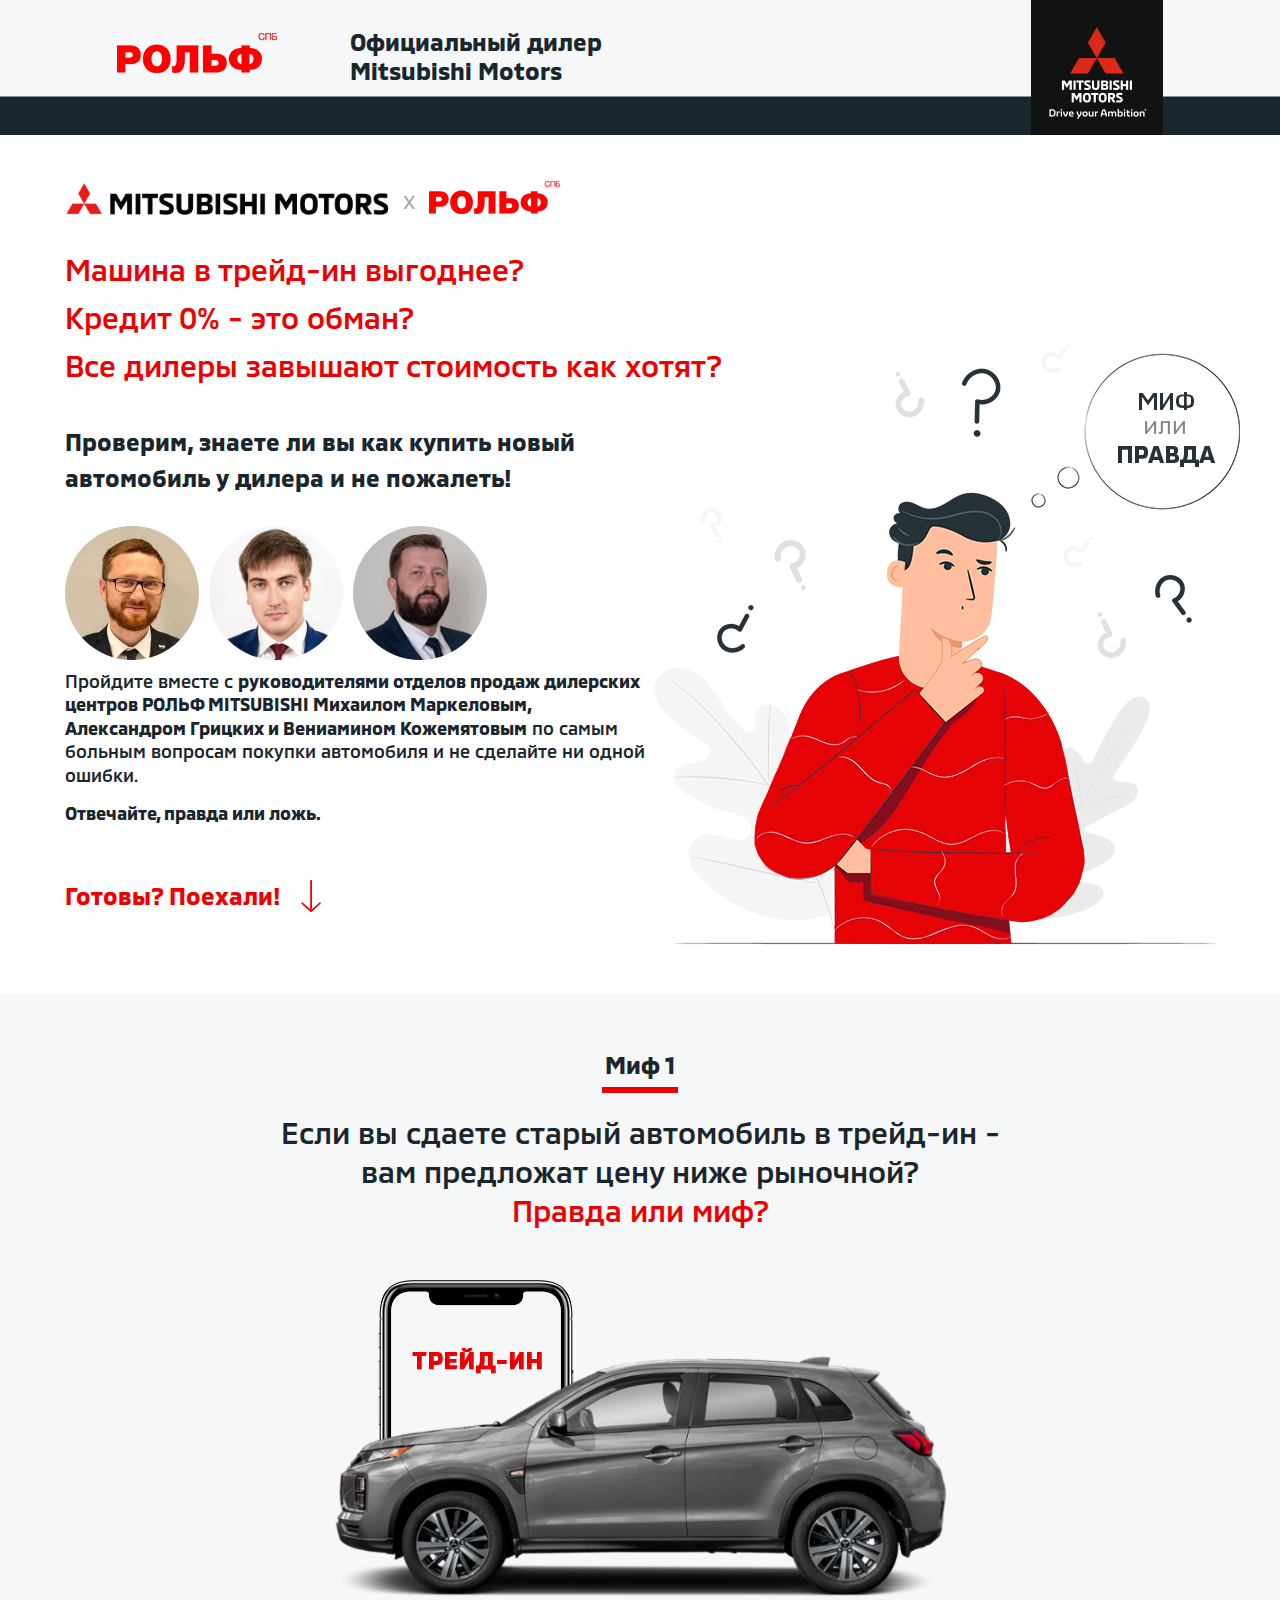
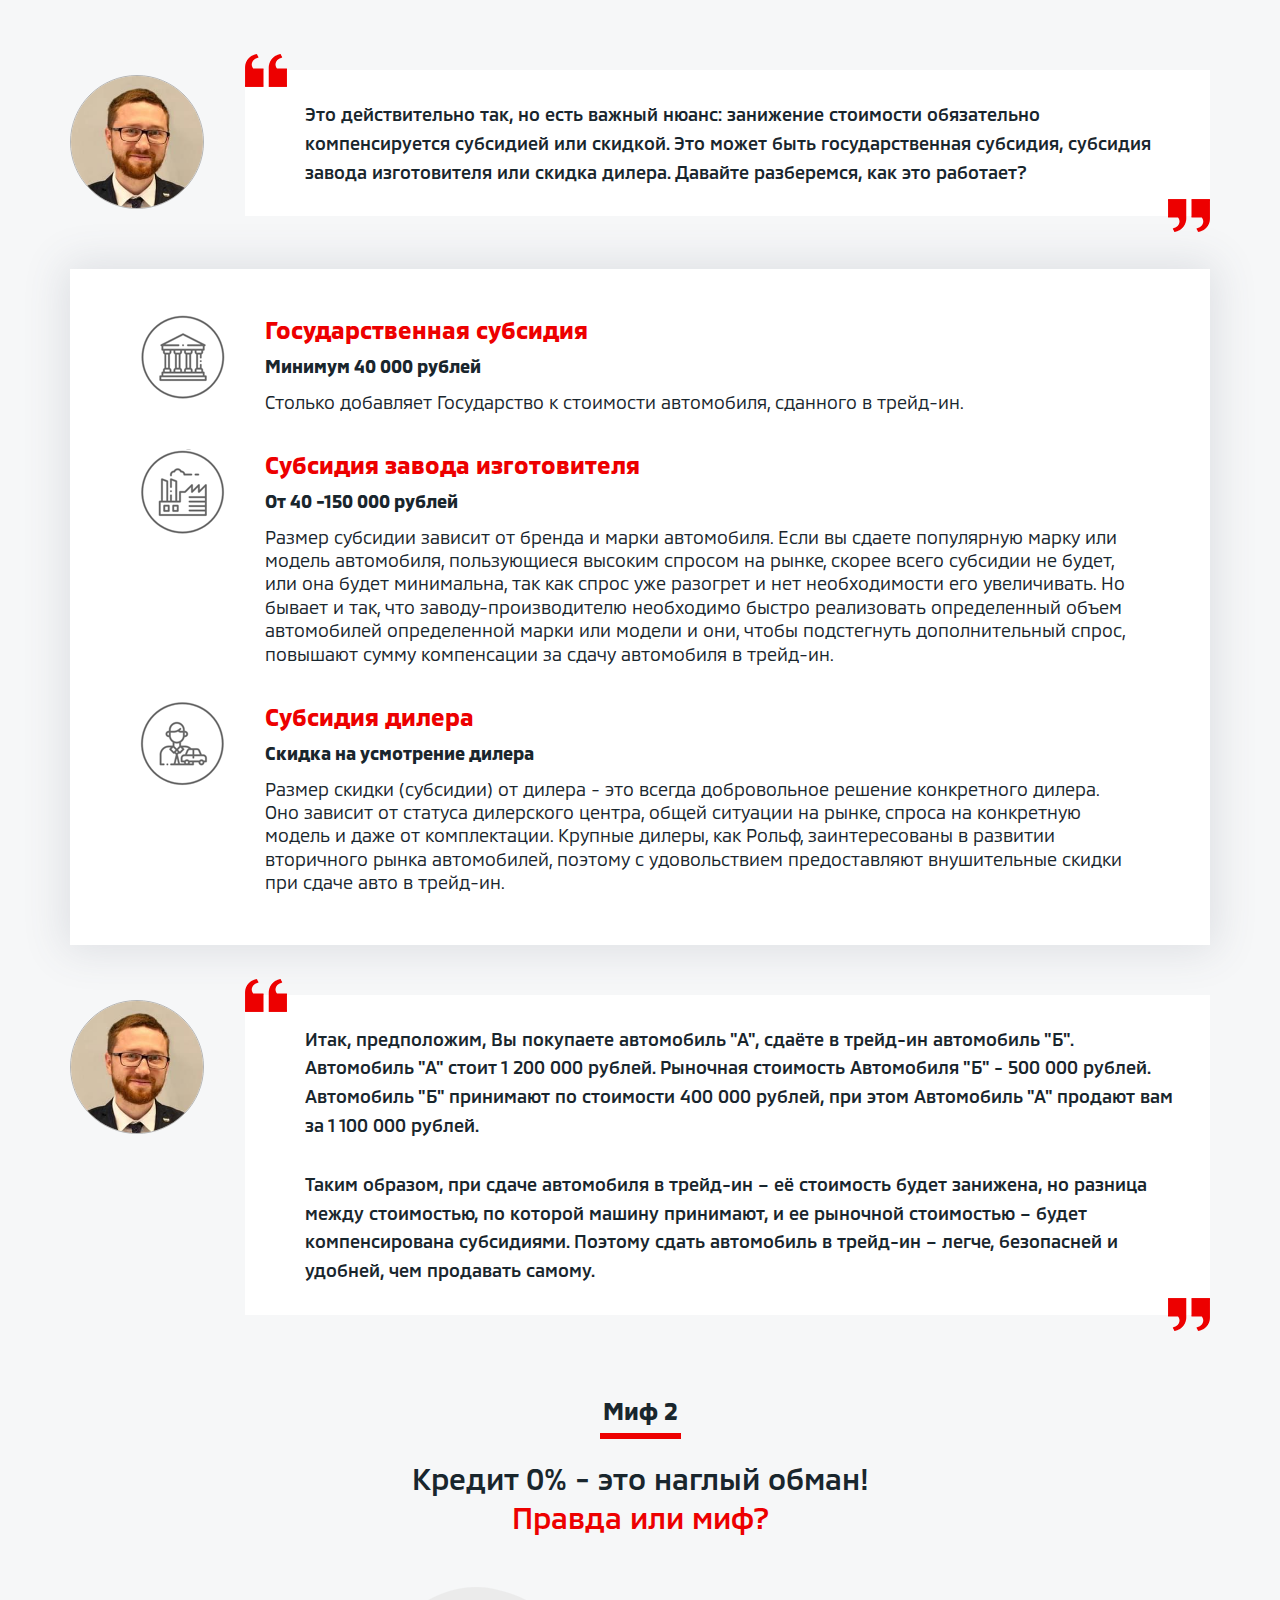
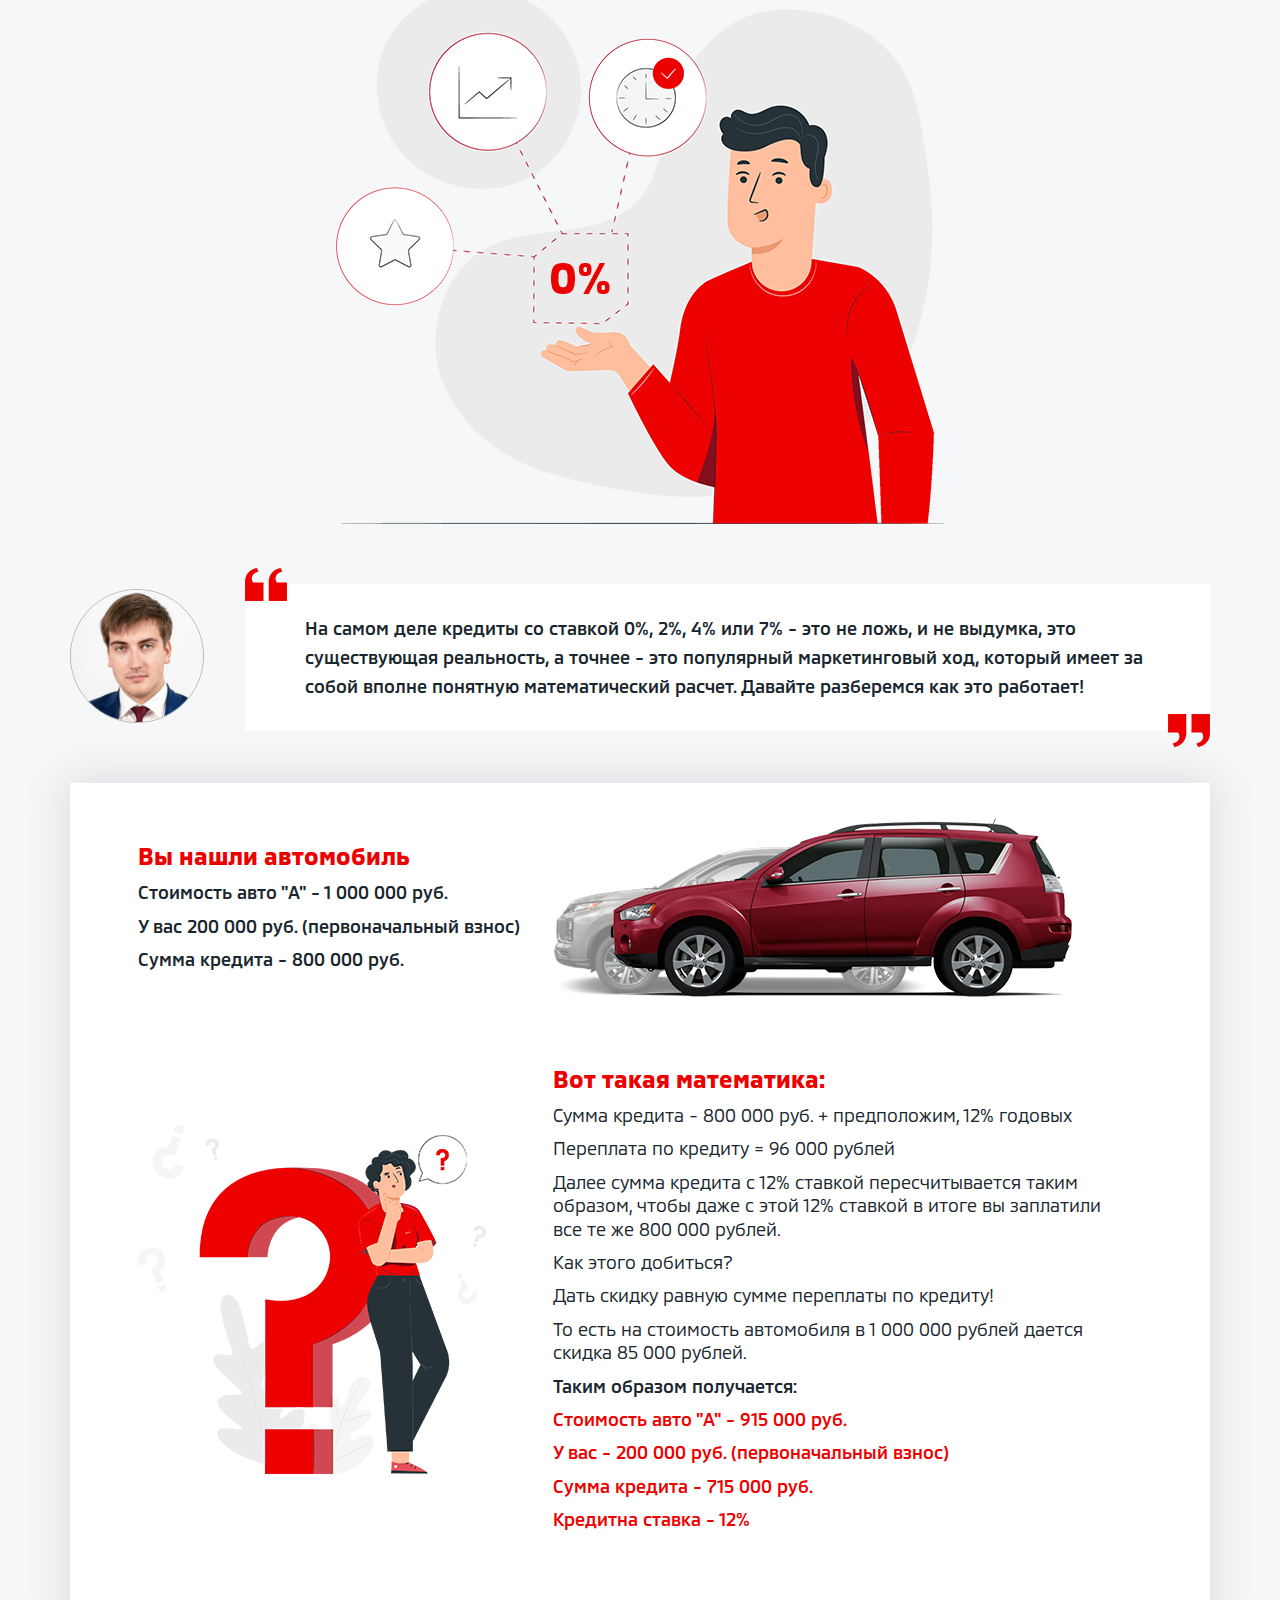
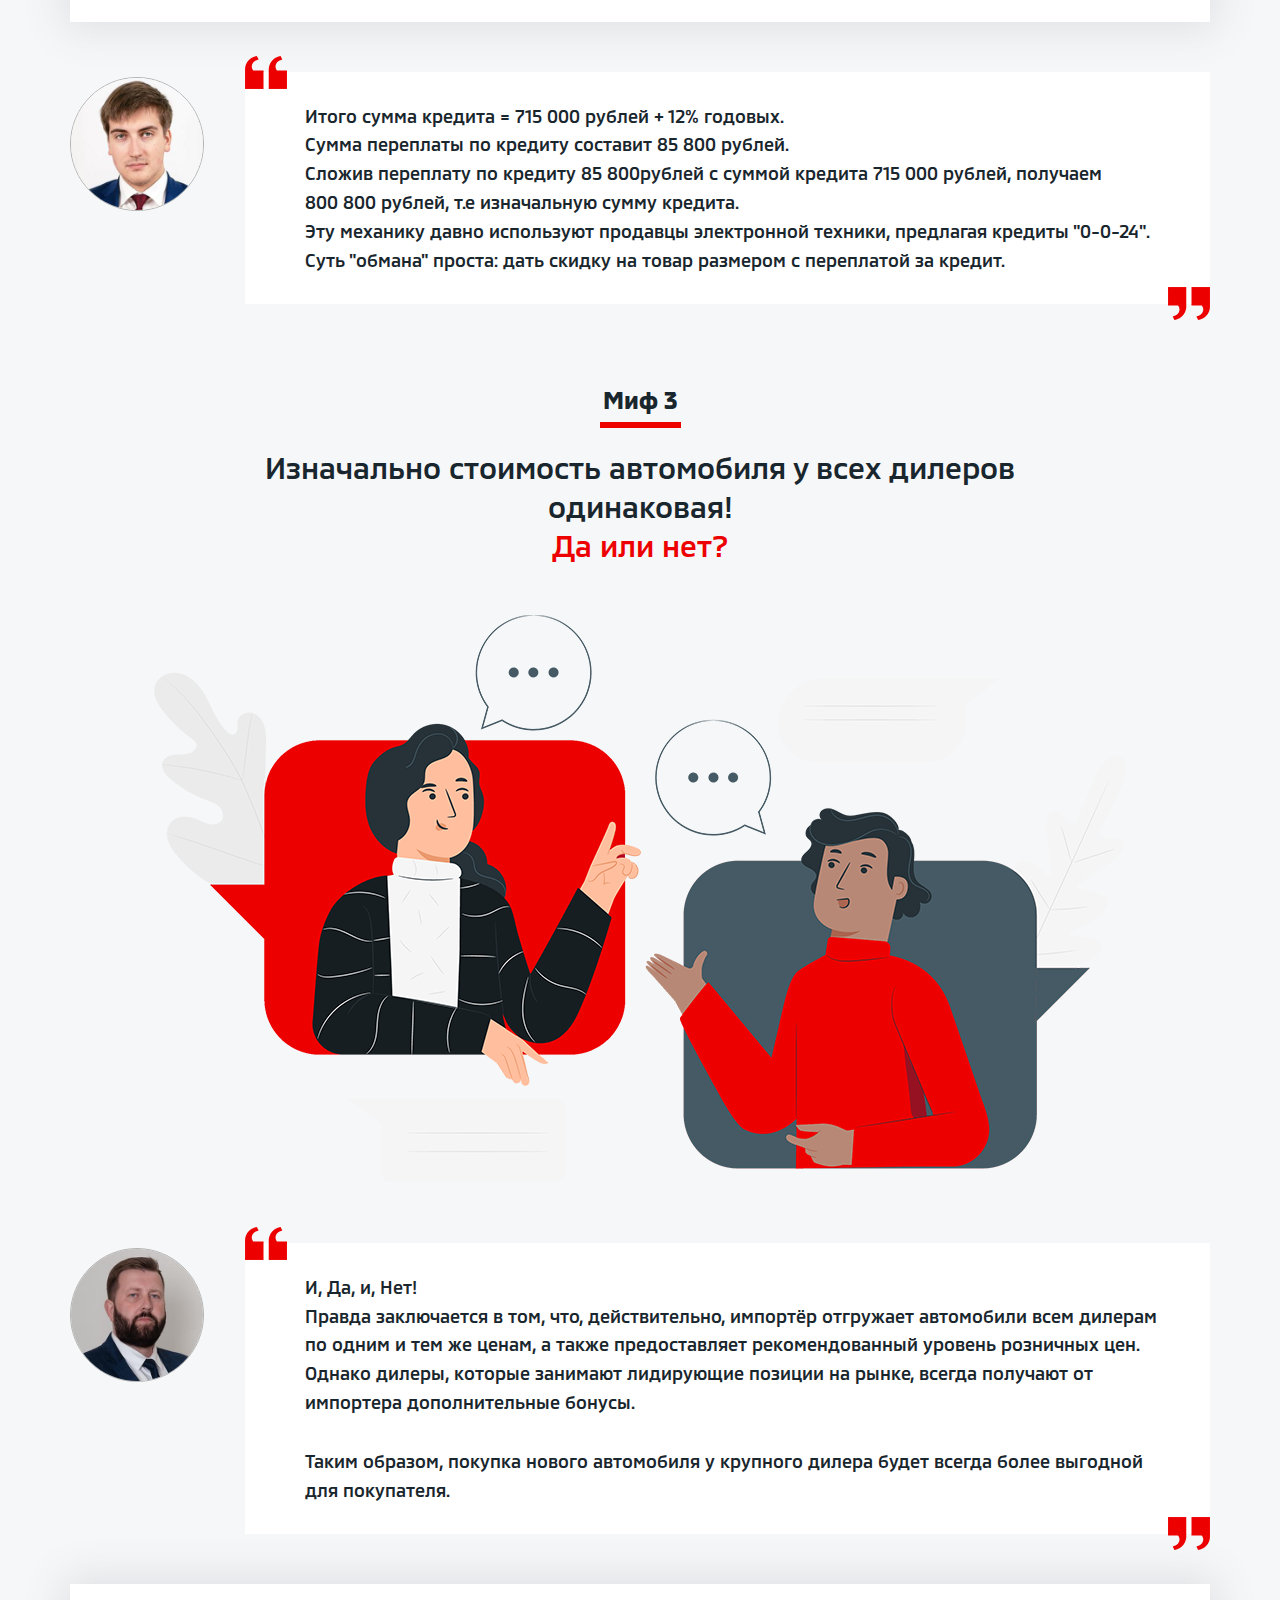
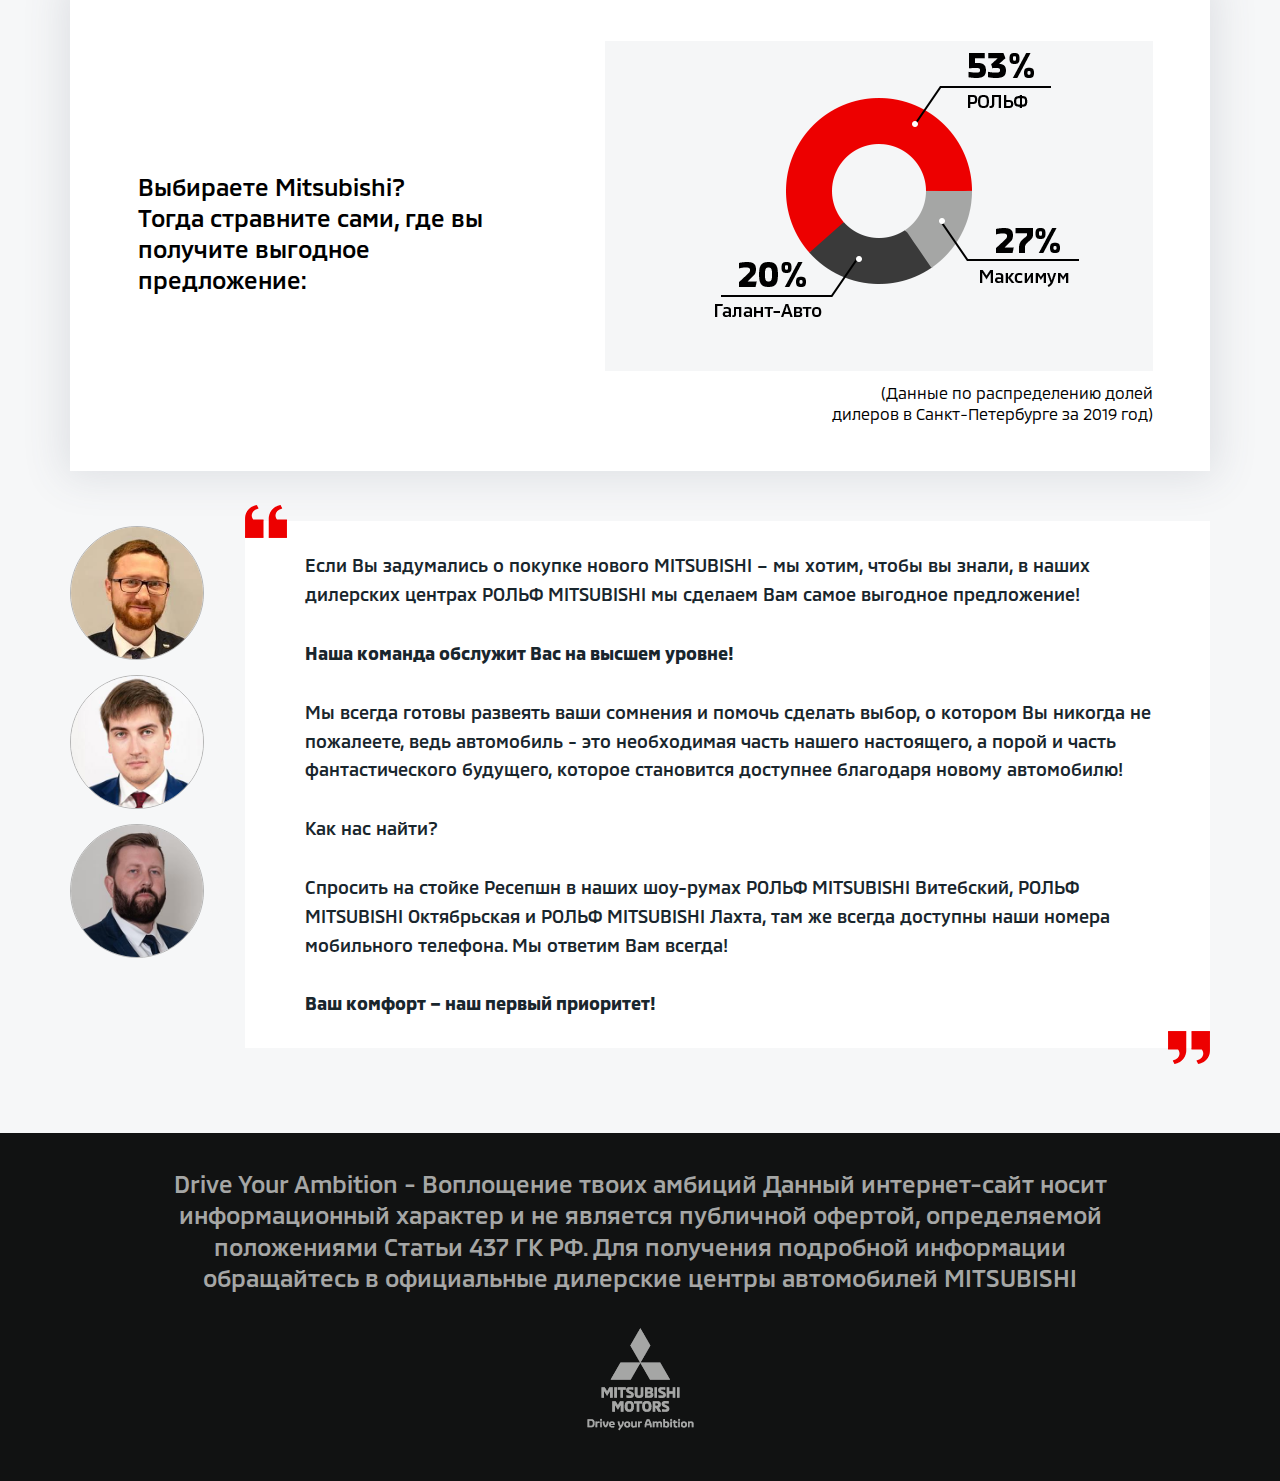
==== commit 67da3de2: "Правка руководителей - добавление трех человек" ====
--- a/www/index.html
+++ b/www/index.html
@@ -62,11 +62,25 @@
       <div class="promo__main">
         <h1 class="promo__title">Проверим, знаете ли вы как купить новый автомобиль у дилера и не пожалеть!</h1>
         <div class="promo__interview">
-          <div class="promo__interview-photo">
-            <img src="./images/photo.jpg" alt="Алексеем Гордеем" class="promo__interview-img">
+          <div class="promo__interview-photo-row">
+            <div class="promo__interview-photo-col">
+              <div class="promo__interview-photo">
+                <img src="./images/markelov.jpg" alt="Photo" class="promo__interview-img">
+              </div>
+            </div>
+            <div class="promo__interview-photo-col">
+              <div class="promo__interview-photo">
+                <img src="./images/grizkih.jpg" alt="Photo" class="promo__interview-img">
+              </div>
+            </div>
+            <div class="promo__interview-photo-col">
+              <div class="promo__interview-photo">
+                <img src="./images/kogemyatov.jpg" alt="Photo" class="promo__interview-img">
+              </div>
+            </div>
           </div>
           <div class="promo__interview-text">
-            Пройдите вместе с  <br><strong>Алексеем Гордеем, руководителем отдела продаж РОЛЬФ Пулково</strong><br>  по самым больным вопросам покупки автомобиля и не сделайте ни одной ошибки.
+            Пройдите вместе с <strong>руководителями отделов продаж дилерских центров РОЛЬФ MITSUBISHI Михаилом Маркеловым, Александром Грицких и Вениамином Кожемятовым</strong> по самым больным вопросам покупки автомобиля и не сделайте ни одной ошибки.
           </div>
         </div>
         <p><strong>Отвечайте, правда или ложь.</strong></p>
@@ -90,7 +104,7 @@
       </div>
       <div class="myths__bq">
         <div class="myths__bq-photo">
-          <img src="./images/photo.jpg" alt="Алексеем Гордеем" class="myths__bq-img">
+          <img src="./images/markelov.jpg" alt="Photo" class="myths__bq-img">
         </div>
         <div class="myths__bq-text">
           <p>Это действительно так, но есть важный нюанс: занижение стоимости обязательно компенсируется субсидией или скидкой. Это может быть государственная субсидия, субсидия завода изготовителя или скидка дилера. Давайте разберемся, как это работает? </p>
@@ -119,7 +133,7 @@
       </div>
       <div class="myths__bq">
         <div class="myths__bq-photo">
-          <img src="./images/photo.jpg" alt="Алексеем Гордеем" class="myths__bq-img">
+          <img src="./images/markelov.jpg" alt="Photo" class="myths__bq-img">
         </div>
         <div class="myths__bq-text">
           <p>Итак, предположим, Вы покупаете автомобиль "А", сдаёте в трейд-ин автомобиль "Б". Автомобиль "А" стоит 1 200 000 рублей. Рыночная стоимость Автомобиля "Б" - 500 000 рублей. Автомобиль "Б" принимают по стоимости 400 000 рублей, при этом Автомобиль "А" продают вам за <nobr>1 100 000 рублей</nobr>.</p>
@@ -140,7 +154,7 @@
       </div>
       <div class="myths__bq">
         <div class="myths__bq-photo">
-          <img src="./images/photo.jpg" alt="Алексеем Гордеем" class="myths__bq-img">
+          <img src="./images/grizkih.jpg" alt="Photo" class="myths__bq-img">
         </div>
         <div class="myths__bq-text">
           <p>На самом деле кредиты со ставкой 0%, 2%, 4% или 7% - это не ложь, и не выдумка, это существующая реальность, а точнее - это популярный маркетинговый ход, который имеет за собой вполне понятную математический расчет.  Давайте разберемся как это работает!</p>
@@ -178,7 +192,7 @@
       </div>
       <div class="myths__bq">
         <div class="myths__bq-photo">
-          <img src="./images/photo.jpg" alt="Алексеем Гордеем" class="myths__bq-img">
+          <img src="./images/grizkih.jpg" alt="Photo" class="myths__bq-img">
         </div>
         <div class="myths__bq-text">
           <p>Итого сумма кредита = 715 000 рублей + 12% годовых. <br>
@@ -202,7 +216,7 @@
       </div>
       <div class="myths__bq">
         <div class="myths__bq-photo">
-          <img src="./images/photo.jpg" alt="Алексеем Гордеем" class="myths__bq-img">
+          <img src="./images/kogemyatov.jpg" alt="Photo" class="myths__bq-img">
         </div>
         <div class="myths__bq-text">
           <p>И, Да, и, Нет! <br>Правда заключается в том, что, действительно, импортёр отгружает автомобили всем дилерам  по одним и тем же ценам,  а также предоставляет рекомендованный уровень розничных цен. Однако дилеры, которые занимают лидирующие позиции на рынке, всегда получают от импортера дополнительные бонусы.</p>
@@ -223,17 +237,26 @@
         </div>
       </div>
       <div class="myths__bq">
-        <div class="myths__bq-photo">
-          <img src="./images/photo.jpg" alt="Алексеем Гордеем" class="myths__bq-img">
-        </div>
-        <div class="myths__bq-text">
-          <p>Если Вы задумались о покупке  нового MITSUBISHI – я хочу чтобы вы знали, в нашем дилерском центре РОЛЬФ MITSUBISHI Пулково мы сделаем вам самое выгодное предложение! <br>
-            <strong>Моя команда обслужит вас на высшем уровне!</strong><br>
-            Я всегда готов развеять ваши сомнения и помочь сделать выбор, о котором вы никогда не пожалеете, ведь автомобиль - это необходимая  часть нашего настоящего, а порой и часть фантастического будущего, которое  становится  доступнее благодаря новому автомобилю!
-          </p>          
-            <p>Как меня найти? <br>
-              Спросить на стойке Ресепшн в нашем шоу-руме РОЛЬФ KIA Пулково, там же всегда доступен мой номер мобильного телефона. Я отвечу Вам всегда!<br>
-              <strong>Ваш комфорт – мой первый приоритет!</strong></p>
+        <div class="myths__bq-photo-block">
+          <div class="myths__bq-photo">
+            <img src="./images/markelov.jpg" alt="Photo" class="myths__bq-img">
+          </div>
+          <div class="myths__bq-photo">
+            <img src="./images/grizkih.jpg" alt="Photo" class="myths__bq-img">
+          </div>
+          <div class="myths__bq-photo">
+            <img src="./images/kogemyatov.jpg" alt="Photo" class="myths__bq-img">
+          </div>
+        </div>
+        <div class="myths__bq-text">
+          <p>Если Вы задумались о покупке нового MITSUBISHI – мы хотим, чтобы вы знали, в наших дилерских центрах РОЛЬФ MITSUBISHI мы сделаем Вам самое выгодное предложение!</p>          
+          <p><strong> Наша команда обслужит Вас на высшем уровне!</strong></p>
+          <p> Мы всегда готовы развеять ваши сомнения и помочь сделать выбор, о котором Вы никогда не пожалеете, ведь автомобиль - это необходимая часть нашего настоящего, а порой и часть фантастического будущего, которое становится доступнее благодаря новому автомобилю!</p>
+          <p> Как нас найти?</p>
+          <p> Спросить на стойке Ресепшн в наших шоу-румах РОЛЬФ MITSUBISHI Витебский, РОЛЬФ MITSUBISHI Октябрьская и РОЛЬФ MITSUBISHI Лахта, там же всегда доступны наши номера мобильного телефона. Мы ответим Вам всегда!</p>
+          <p><strong> Ваш комфорт – наш первый приоритет!</strong></p>
+
+            
         </div>
       </div>
     </div>
@@ -244,8 +267,8 @@
 </main>
 <footer class="footer">
   <div class="inner footer__inner">
-    <p class="footer__text"> © 2020 OOO «ММС РУС» </p>
-    <p class="footer__text"> Drive Your Ambition - Воплощение твоих амбиций Данный интернет-сайт носит информационный характер и не является публичной офертой, определяемой положениями Статьи 437 ГК РФ. Для получения подробной информации обращайтесь в официальные дилерские центры автомобилей MITSUBISHI или по телефону 8-800-200-05-25 </p>
+    <!-- <p class="footer__text"> © 2020 OOO «ММС РУС» </p> -->
+    <p class="footer__text"> Drive Your Ambition - Воплощение твоих амбиций Данный интернет-сайт носит информационный характер и не является публичной офертой, определяемой положениями Статьи 437 ГК РФ. Для получения подробной информации обращайтесь в официальные дилерские центры автомобилей MITSUBISHI<!--  или по телефону 8-800-200-05-25 --> </p>
     <div class="footer__logo-block">
       <img src="./images/mm-logo-gray.png" alt="Logo" class="footer__logo">
     </div>
--- a/www/css/style.css
+++ b/www/css/style.css
@@ -250,17 +250,28 @@
   align-content: center;
   align-items: center;
 }
+.promo__interview-photo-row {
+  display: flex;
+  flex-wrap: wrap;
+  margin-left: -5px;
+  margin-right: -5px;
+}
+.promo__interview-photo-col {
+  padding-left: 5px;
+  padding-right: 5px;
+  width: 33.3333%;
+}
 .promo__interview-photo {
   width: 134px;
+  max-width: 100%;
 }
 .promo__interview-img {
   display: block;
   border-radius: 50%;
-  border: 1px solid #b5b5b5;
 }
 .promo__interview-text {
-  width: calc(100% - 134px);
-  padding-left: 20px;
+  width: 100%;
+  padding-top: 10px;
   font-weight: 500;
 }
 .promo__start {
@@ -323,9 +334,15 @@
   align-content: flex-start;
   align-items: flex-start;
 }
+.myths__bq-photo-block {
+  width: 134px;
+  display: flex;
+  flex-direction: column;
+}
 .myths__bq-photo {
   width: 134px;
   padding-top: 5px;
+  padding-bottom: 10px;
 }
 .myths__pic--credit {
   padding-bottom: 120px;
@@ -414,7 +431,7 @@
 }
 .myths-tradeIn__title {
   font-size: 24px;
-  color: #de313b;
+  color: #ed0000;
   padding-bottom: 10px;
   font-weight: 700;
 }
@@ -726,6 +743,9 @@
   .promo__inner {
     padding-bottom: 75px;
   }
+  .promo__info {
+    padding: 0;
+  }
   .promo__logo-block {
     justify-content: center;
     padding-bottom: 20px;
@@ -769,13 +789,22 @@
   .myths__title-block {
     padding: 35px 0 25px;
   }
+  .myths__bq-photo-block {
+    flex-direction: row;
+    width: 100%;
+    margin-left: -5px;
+    margin-right: -5px;
+  }
   .myths__bq-photo {
-    width: 100%;
     text-align: center;
-    padding-bottom: 20px;
+    padding-bottom: 30px;
+    width: 33.3333%;
+    padding-left: 5px;
+    padding-right: 5px;
   }
   .myths__bq-img {
     margin: auto;
+    max-width: 100%;
   }
   .myths__bq-text {
     width: 100%;
@@ -858,4 +887,4 @@
   }
 }
 
-/*# sourceMappingURL=[data-uri] */
+/*# sourceMappingURL=[data-uri] */
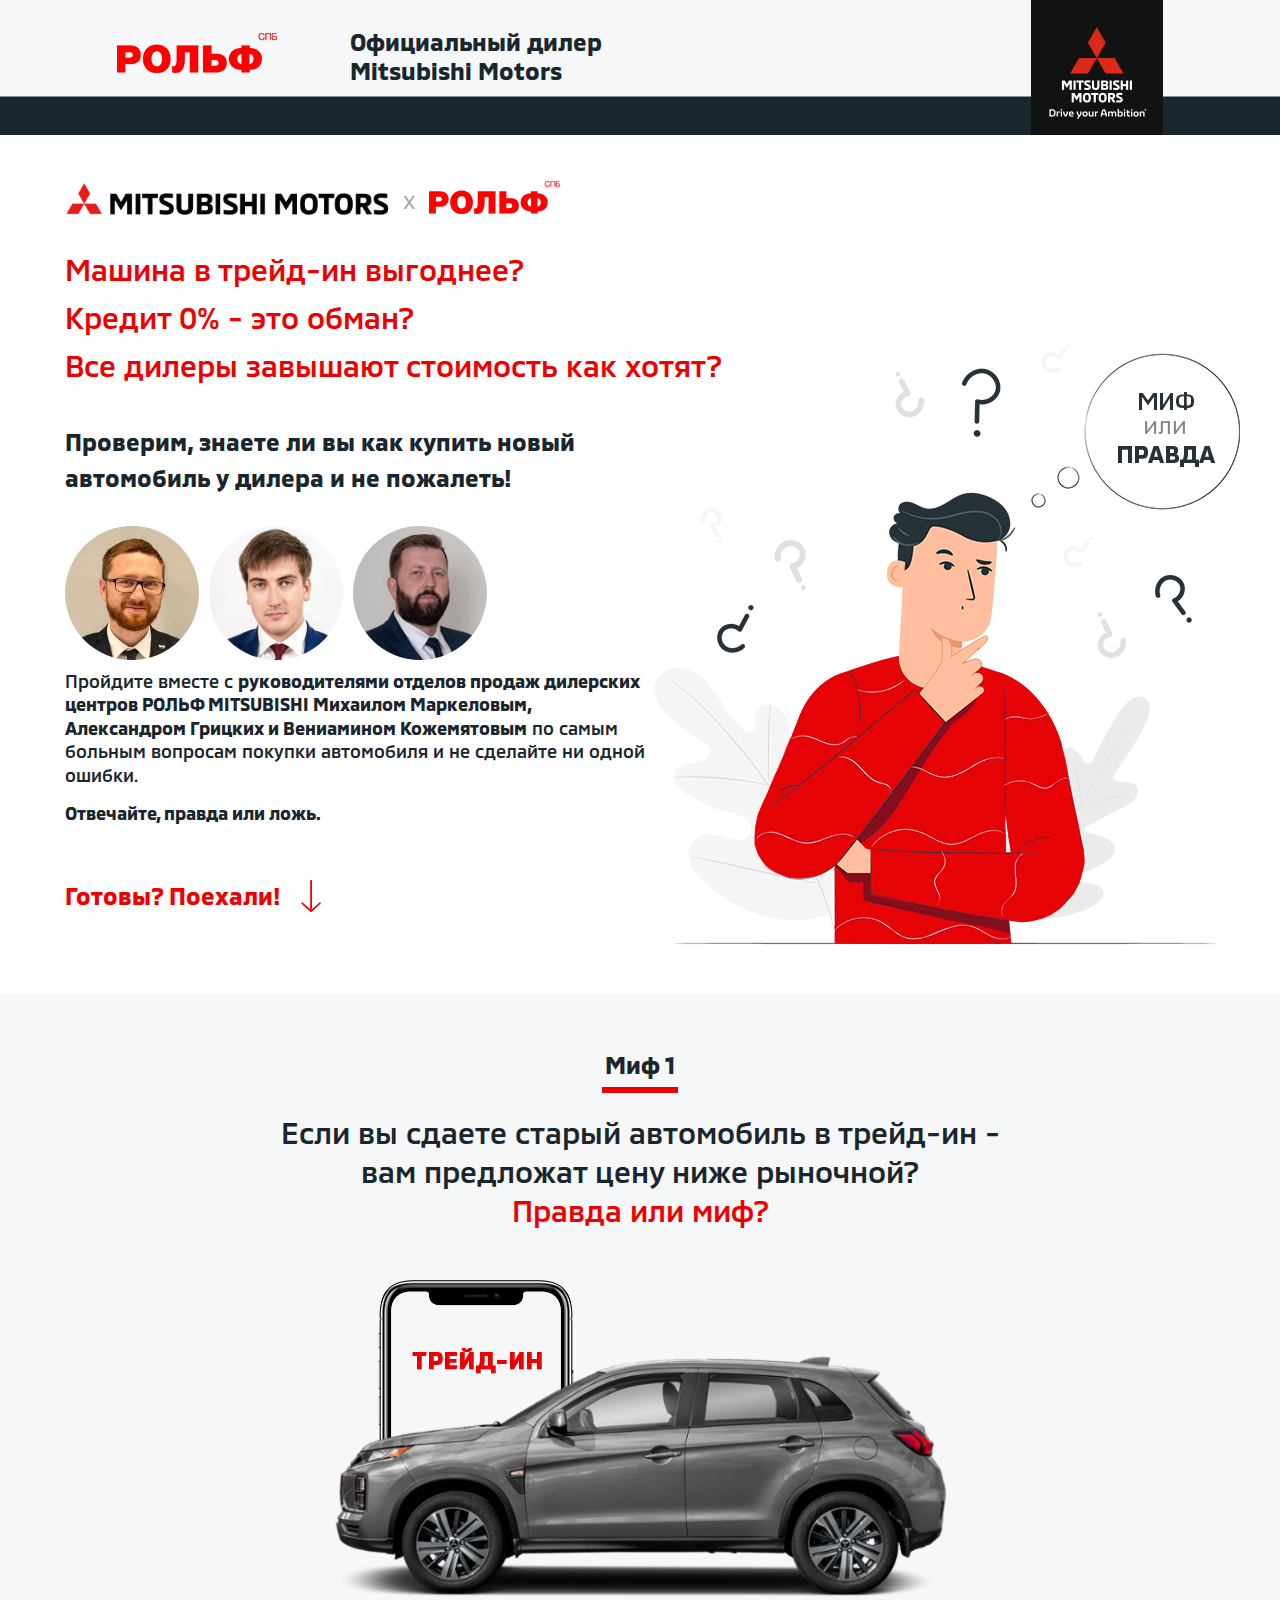
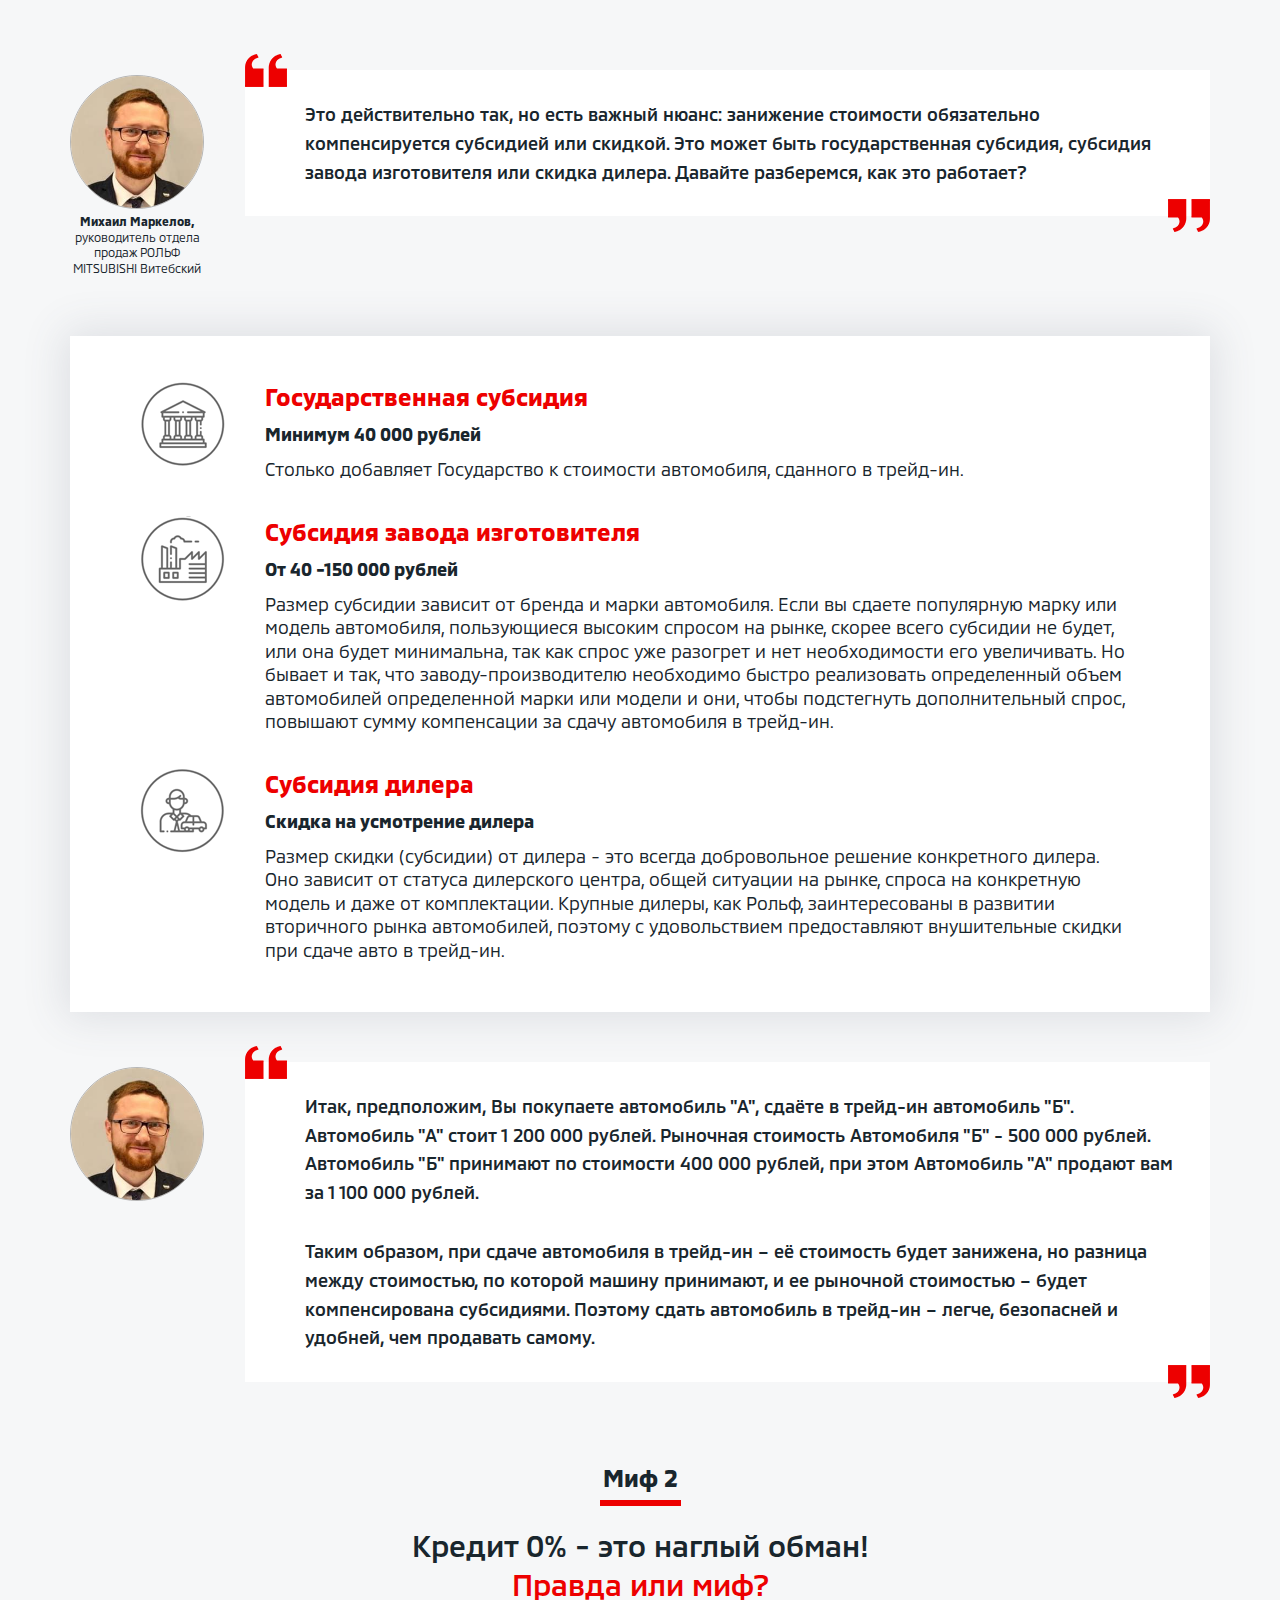
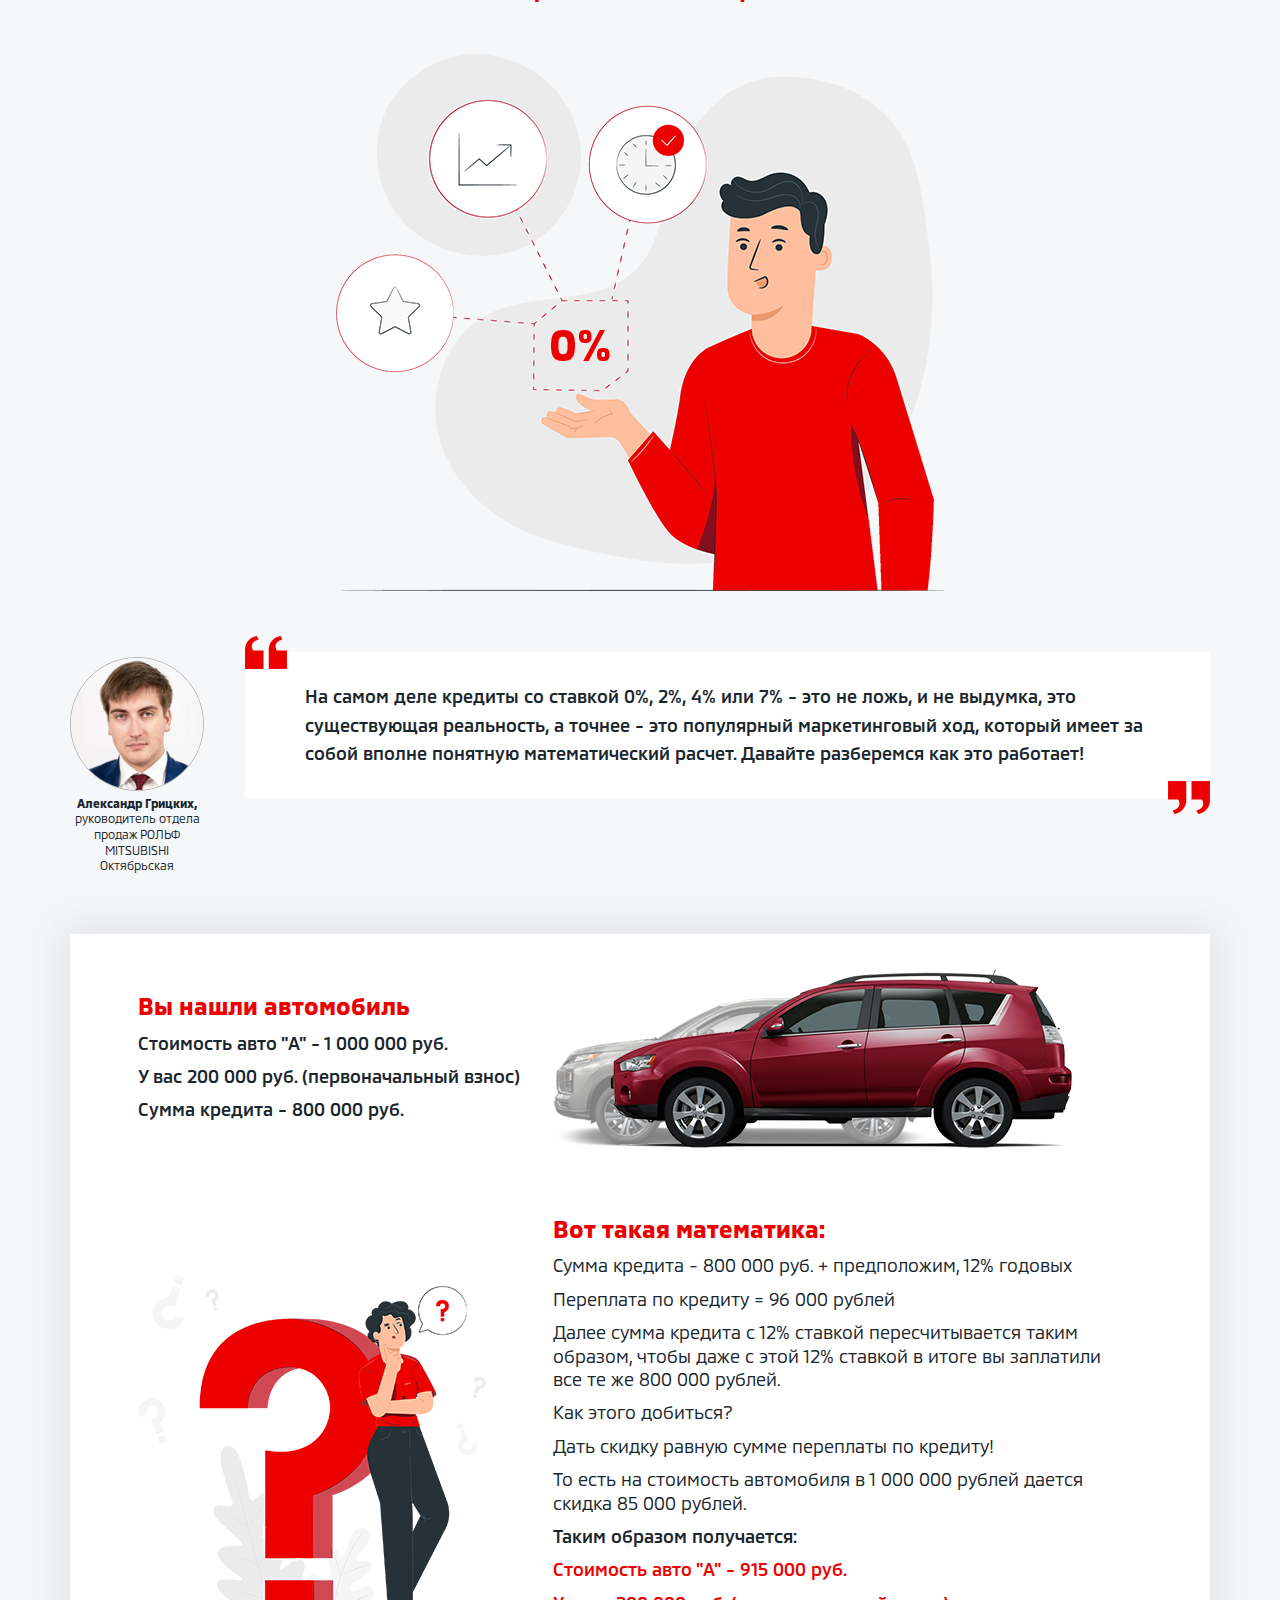
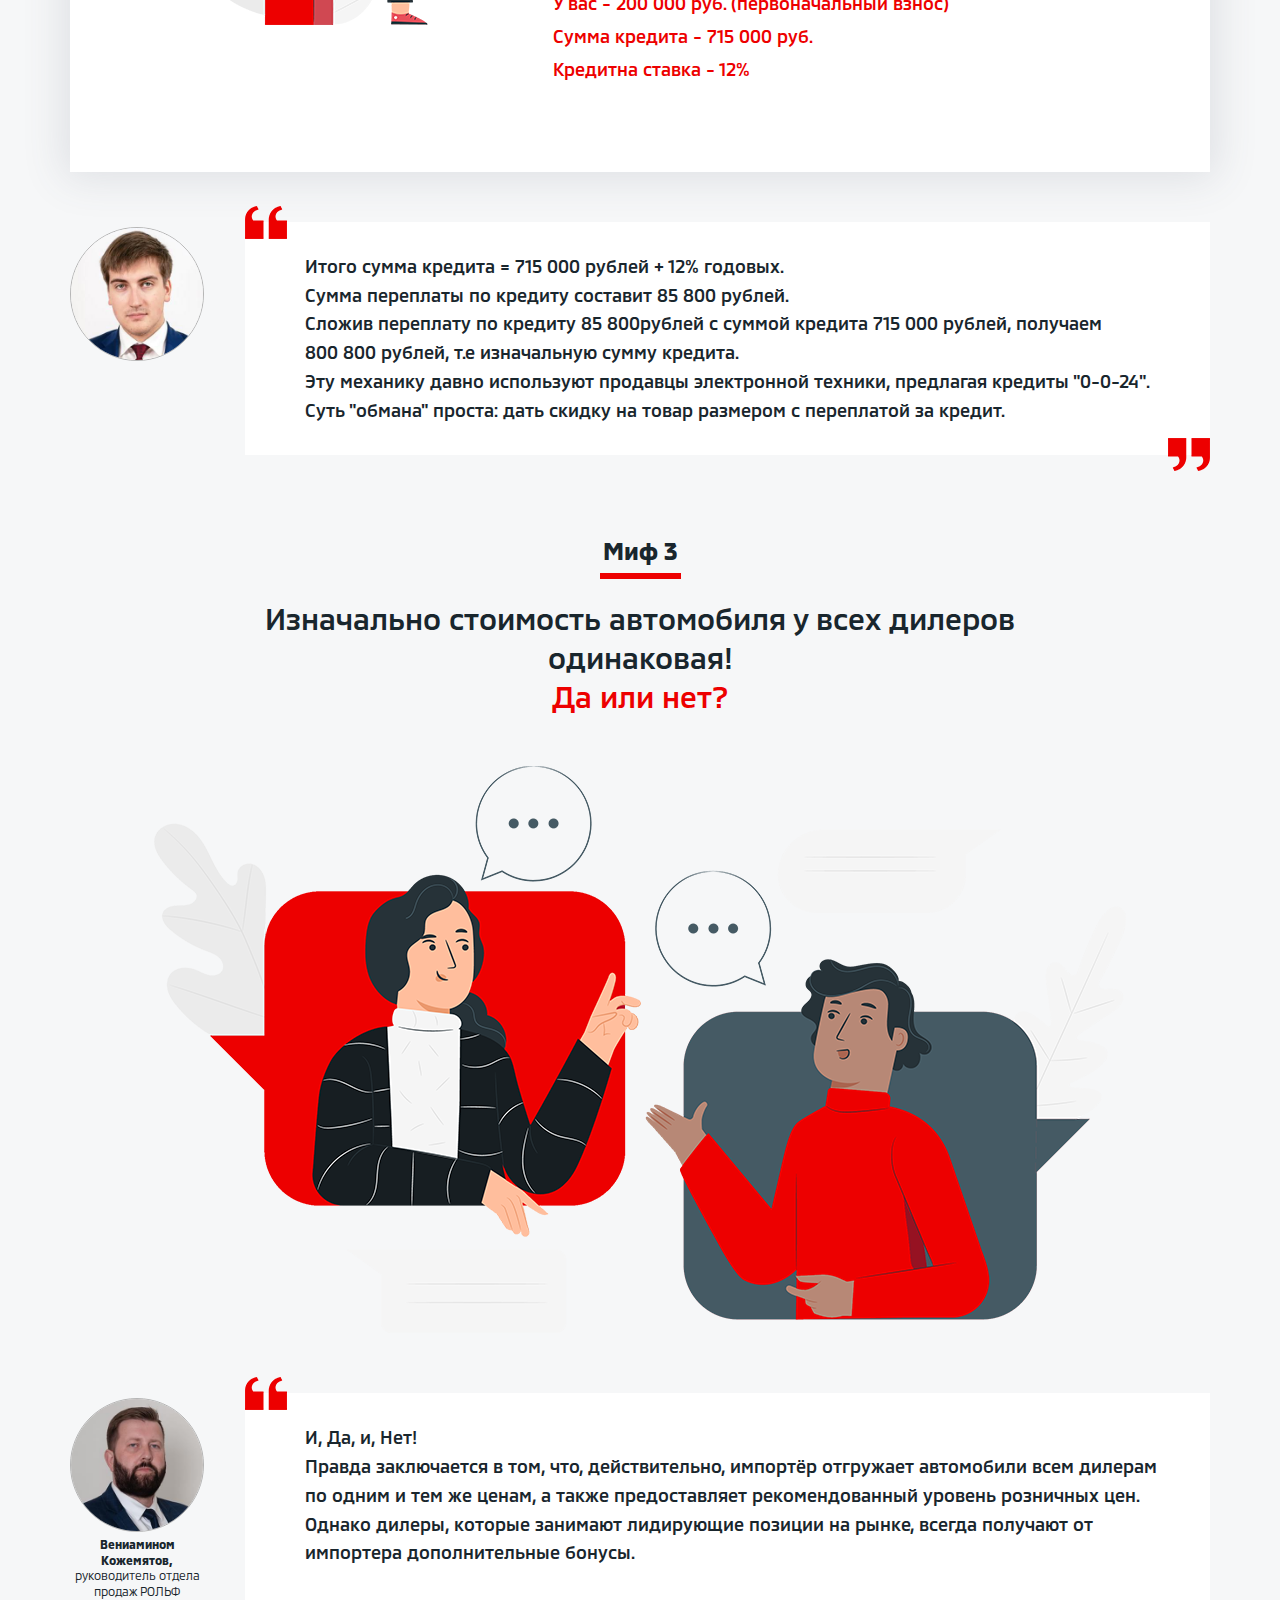
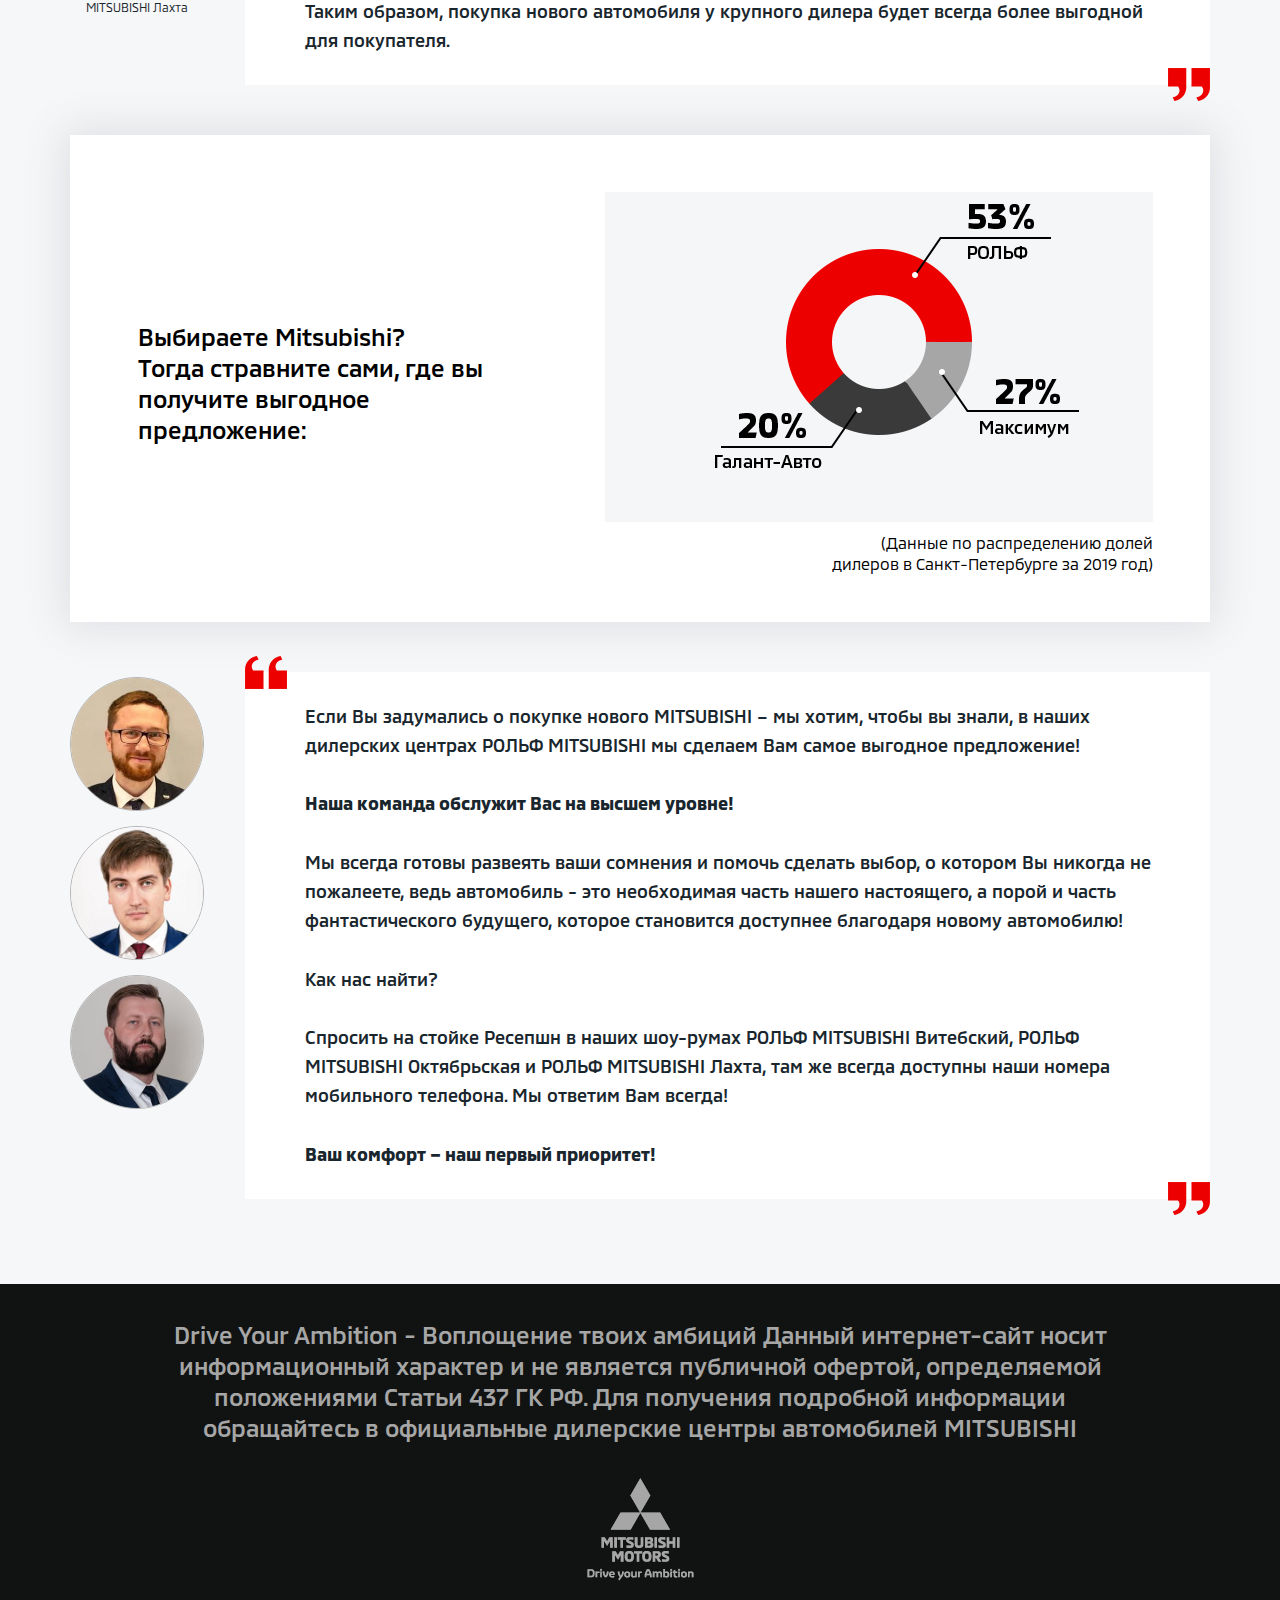
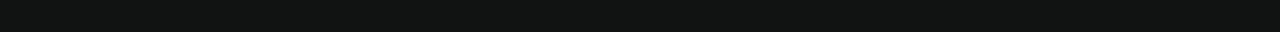
==== commit d2b70323: "Добавлены подписи к фото" ====
--- a/www/index.html
+++ b/www/index.html
@@ -105,6 +105,7 @@
       <div class="myths__bq">
         <div class="myths__bq-photo">
           <img src="./images/markelov.jpg" alt="Photo" class="myths__bq-img">
+          <p class="myths__bq-label"><strong>Михаил Маркелов,</strong> руководитель отдела продаж РОЛЬФ MITSUBISHI Витебский</p>
         </div>
         <div class="myths__bq-text">
           <p>Это действительно так, но есть важный нюанс: занижение стоимости обязательно компенсируется субсидией или скидкой. Это может быть государственная субсидия, субсидия завода изготовителя или скидка дилера. Давайте разберемся, как это работает? </p>
@@ -133,7 +134,7 @@
       </div>
       <div class="myths__bq">
         <div class="myths__bq-photo">
-          <img src="./images/markelov.jpg" alt="Photo" class="myths__bq-img">
+          <img src="./images/markelov.jpg" alt="Photo" class="myths__bq-img">          
         </div>
         <div class="myths__bq-text">
           <p>Итак, предположим, Вы покупаете автомобиль "А", сдаёте в трейд-ин автомобиль "Б". Автомобиль "А" стоит 1 200 000 рублей. Рыночная стоимость Автомобиля "Б" - 500 000 рублей. Автомобиль "Б" принимают по стоимости 400 000 рублей, при этом Автомобиль "А" продают вам за <nobr>1 100 000 рублей</nobr>.</p>
@@ -155,6 +156,7 @@
       <div class="myths__bq">
         <div class="myths__bq-photo">
           <img src="./images/grizkih.jpg" alt="Photo" class="myths__bq-img">
+          <p class="myths__bq-label"><strong>Александр Грицких,</strong> руководитель отдела продаж РОЛЬФ MITSUBISHI Октябрьская</p>
         </div>
         <div class="myths__bq-text">
           <p>На самом деле кредиты со ставкой 0%, 2%, 4% или 7% - это не ложь, и не выдумка, это существующая реальность, а точнее - это популярный маркетинговый ход, который имеет за собой вполне понятную математический расчет.  Давайте разберемся как это работает!</p>
@@ -217,6 +219,7 @@
       <div class="myths__bq">
         <div class="myths__bq-photo">
           <img src="./images/kogemyatov.jpg" alt="Photo" class="myths__bq-img">
+          <p class="myths__bq-label"><strong>Вениамином Кожемятов,</strong> руководитель отдела продаж РОЛЬФ MITSUBISHI Лахта</p>
         </div>
         <div class="myths__bq-text">
           <p>И, Да, и, Нет! <br>Правда заключается в том, что, действительно, импортёр отгружает автомобили всем дилерам  по одним и тем же ценам,  а также предоставляет рекомендованный уровень розничных цен. Однако дилеры, которые занимают лидирующие позиции на рынке, всегда получают от импортера дополнительные бонусы.</p>
--- a/www/css/style.css
+++ b/www/css/style.css
@@ -344,6 +344,11 @@
   padding-top: 5px;
   padding-bottom: 10px;
 }
+.myths__bq-label {
+  padding-top: 5px;
+  font-size: 12px;
+  text-align: center;
+}
 .myths__pic--credit {
   padding-bottom: 120px;
 }
@@ -887,4 +892,4 @@
   }
 }
 
-/*# sourceMappingURL=[data-uri] */
+/*# sourceMappingURL=[data-uri] */
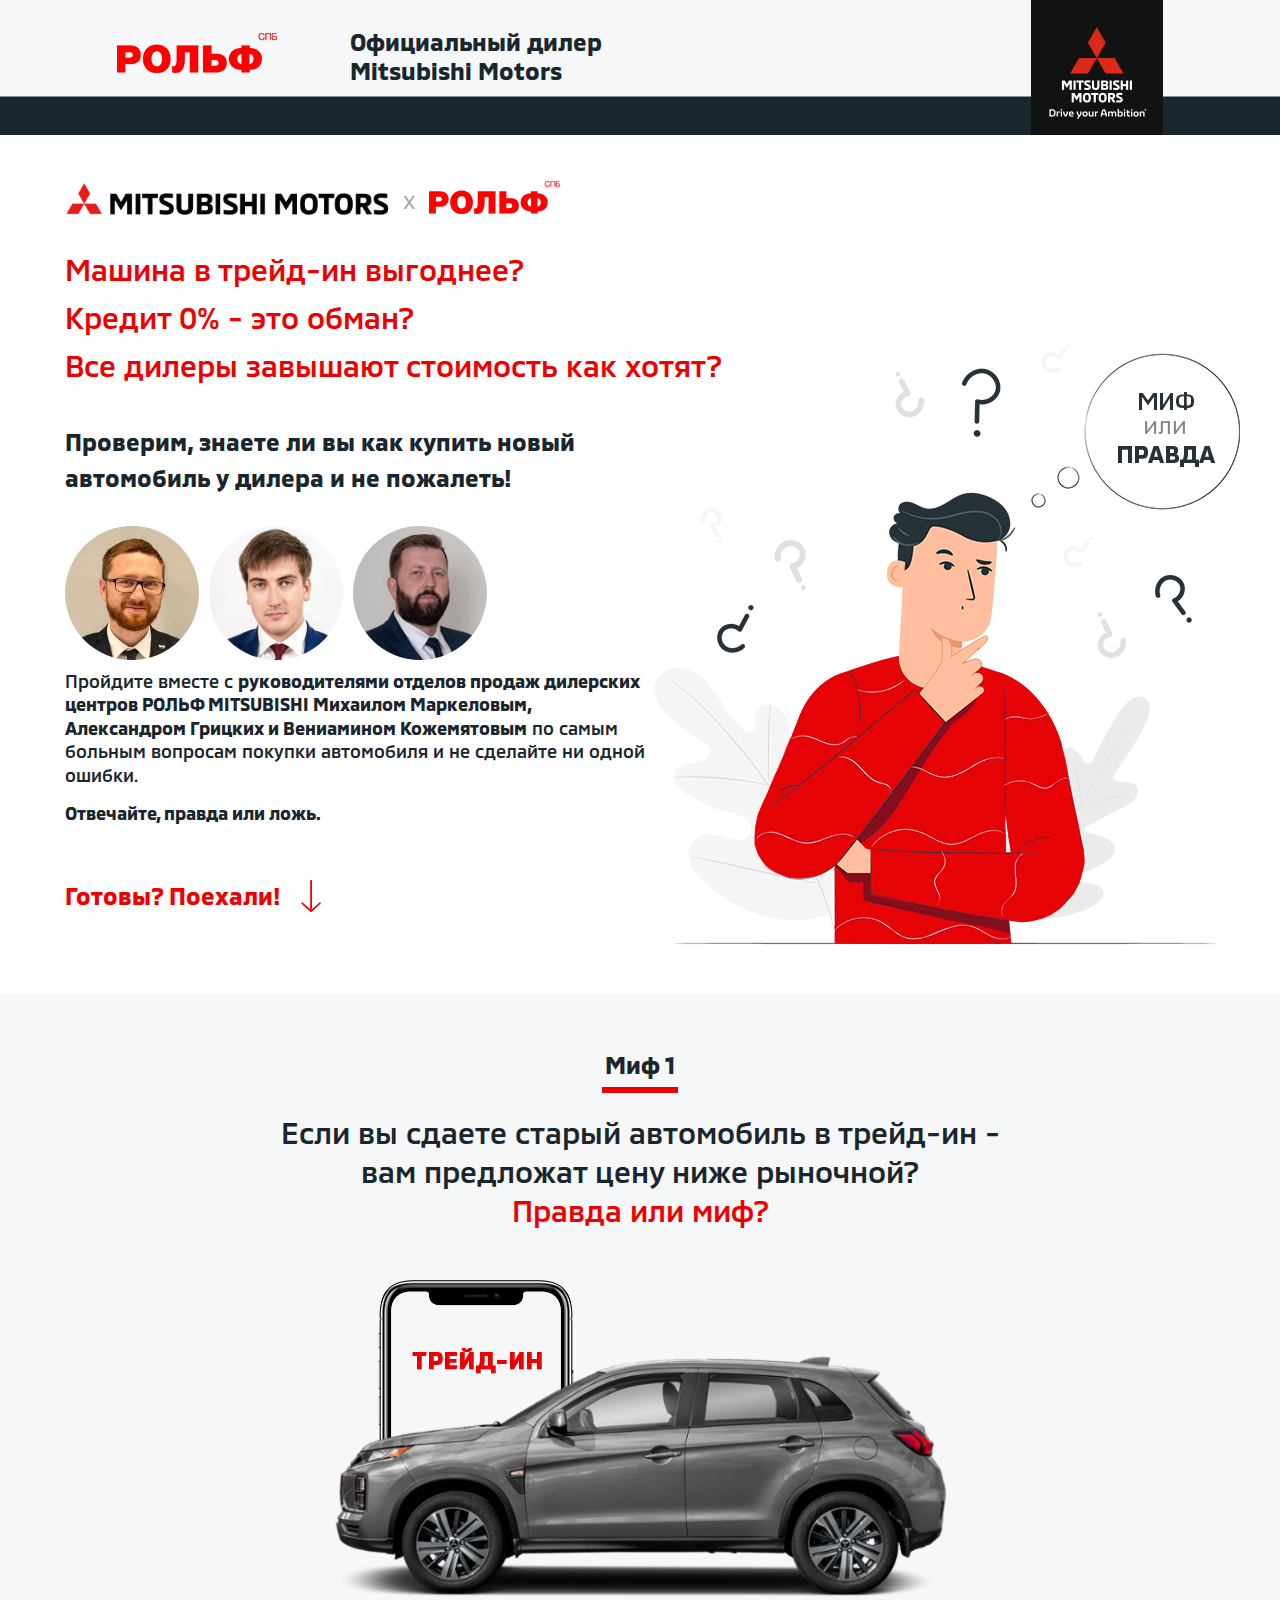
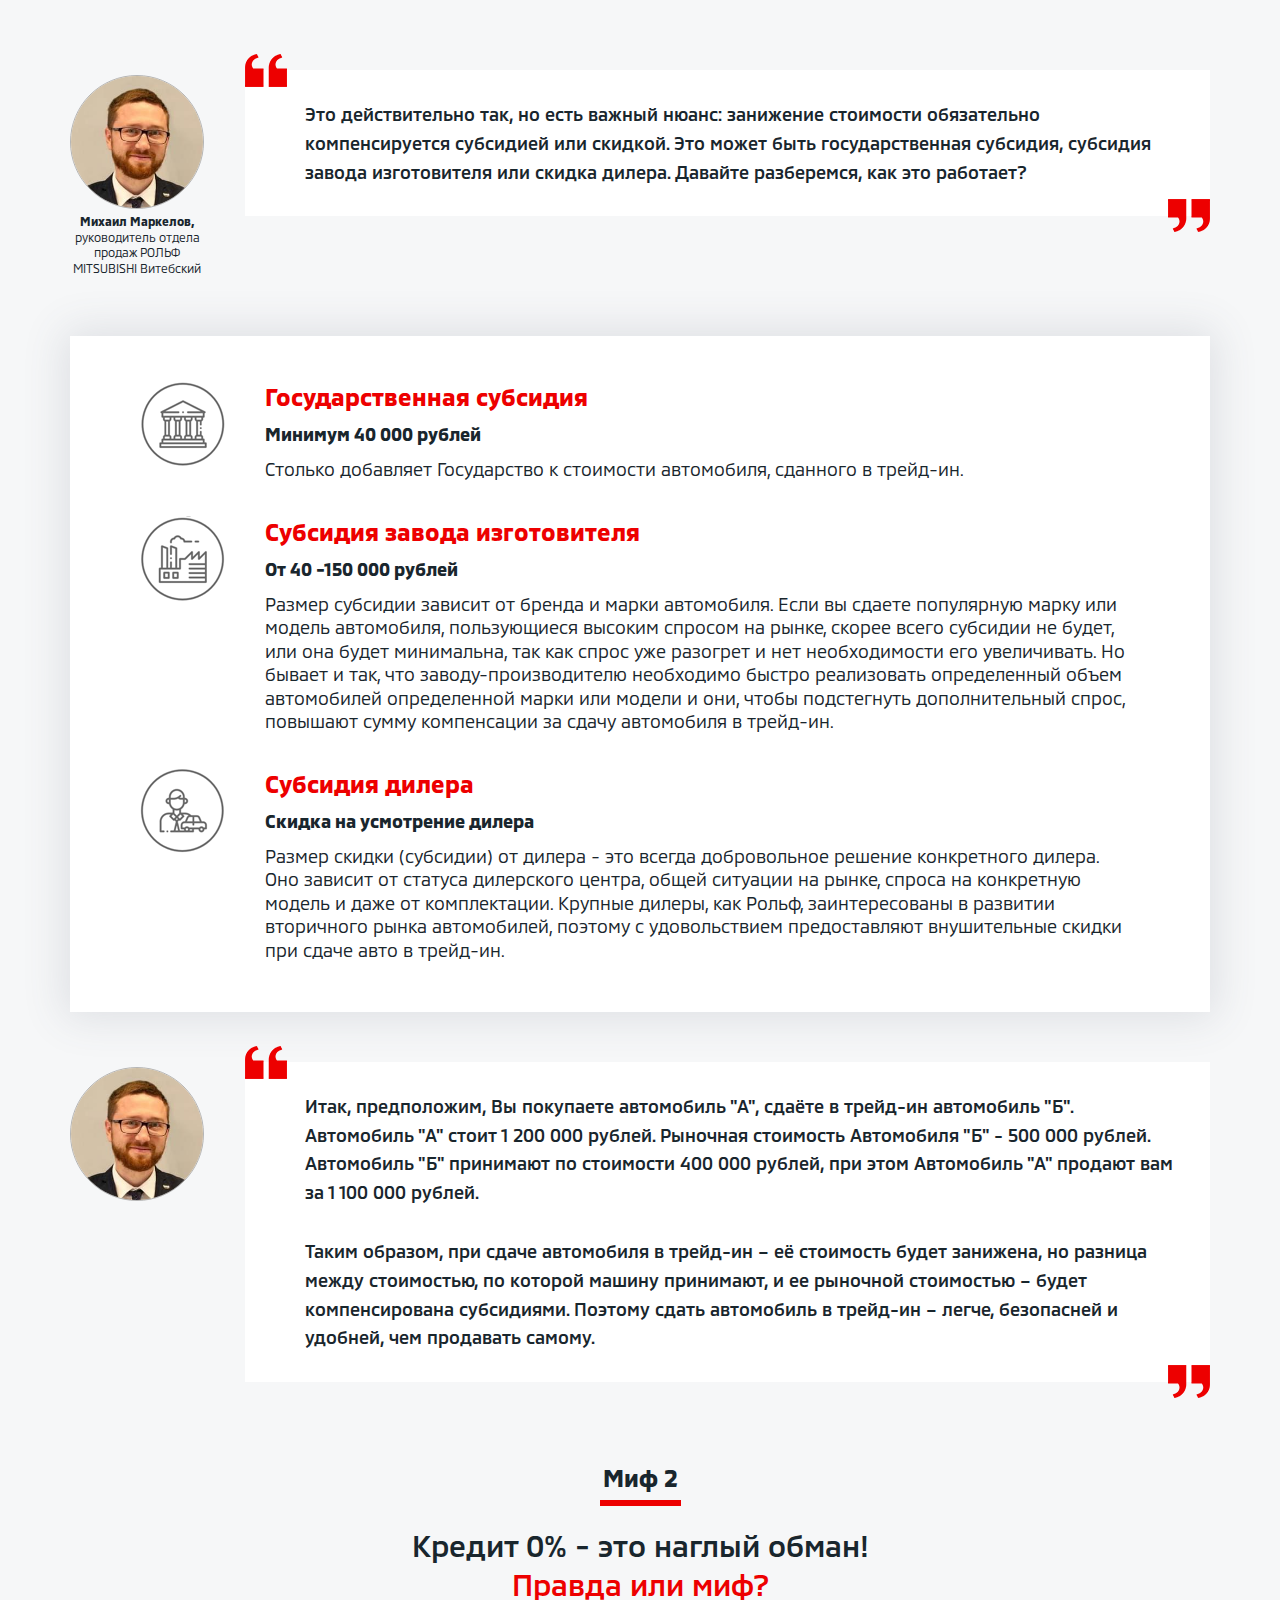
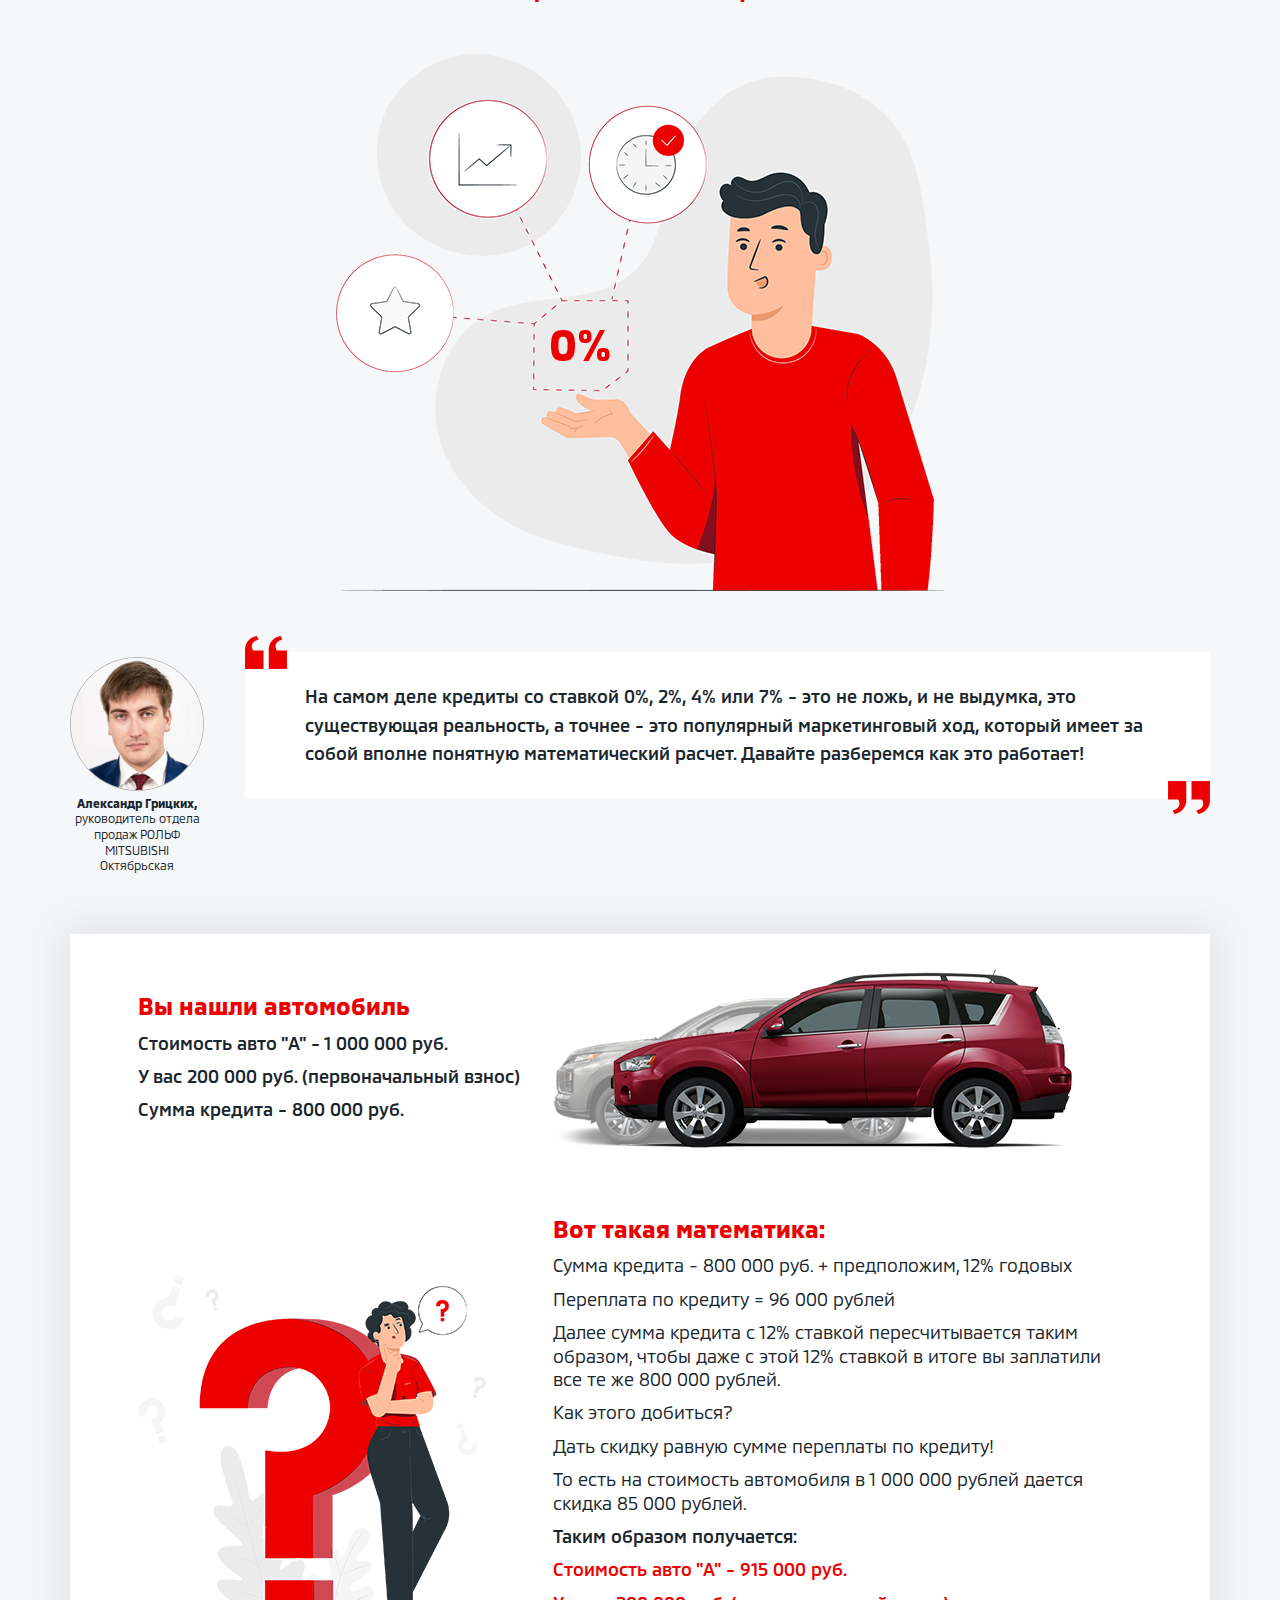
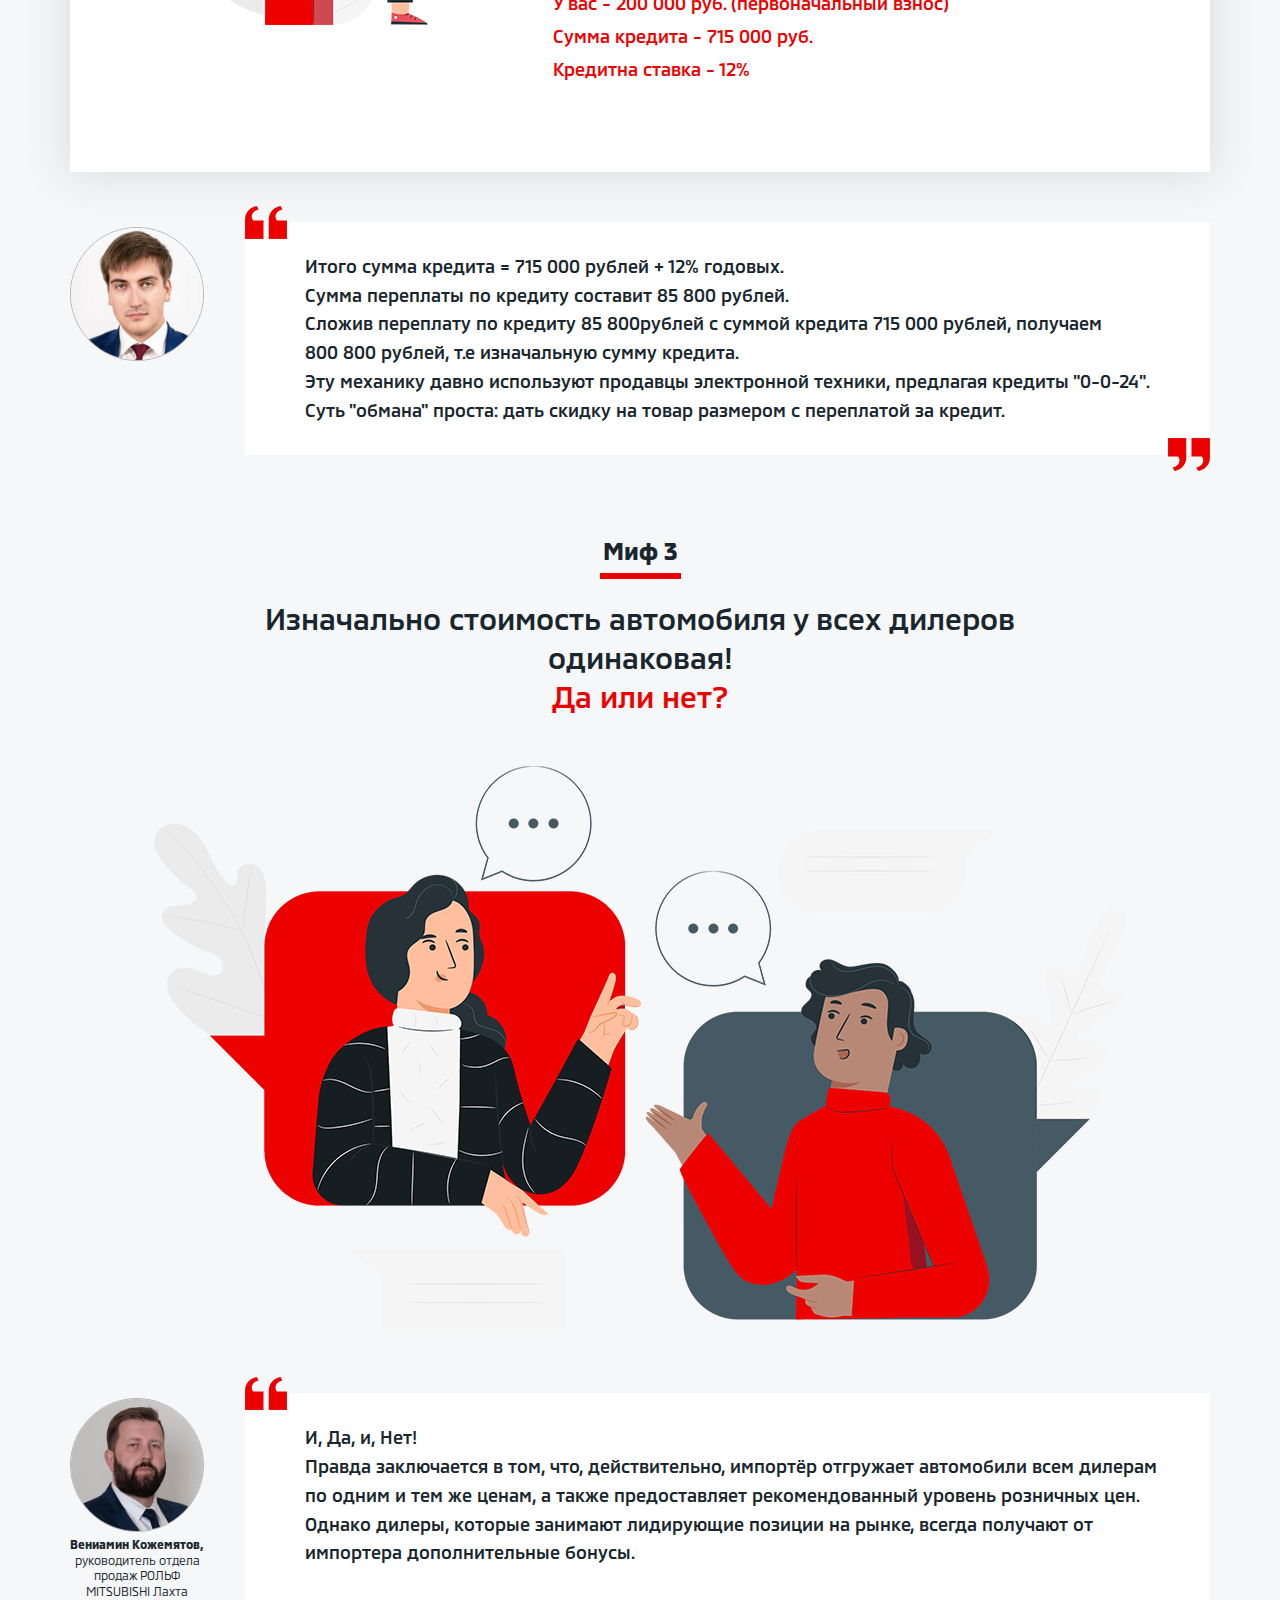
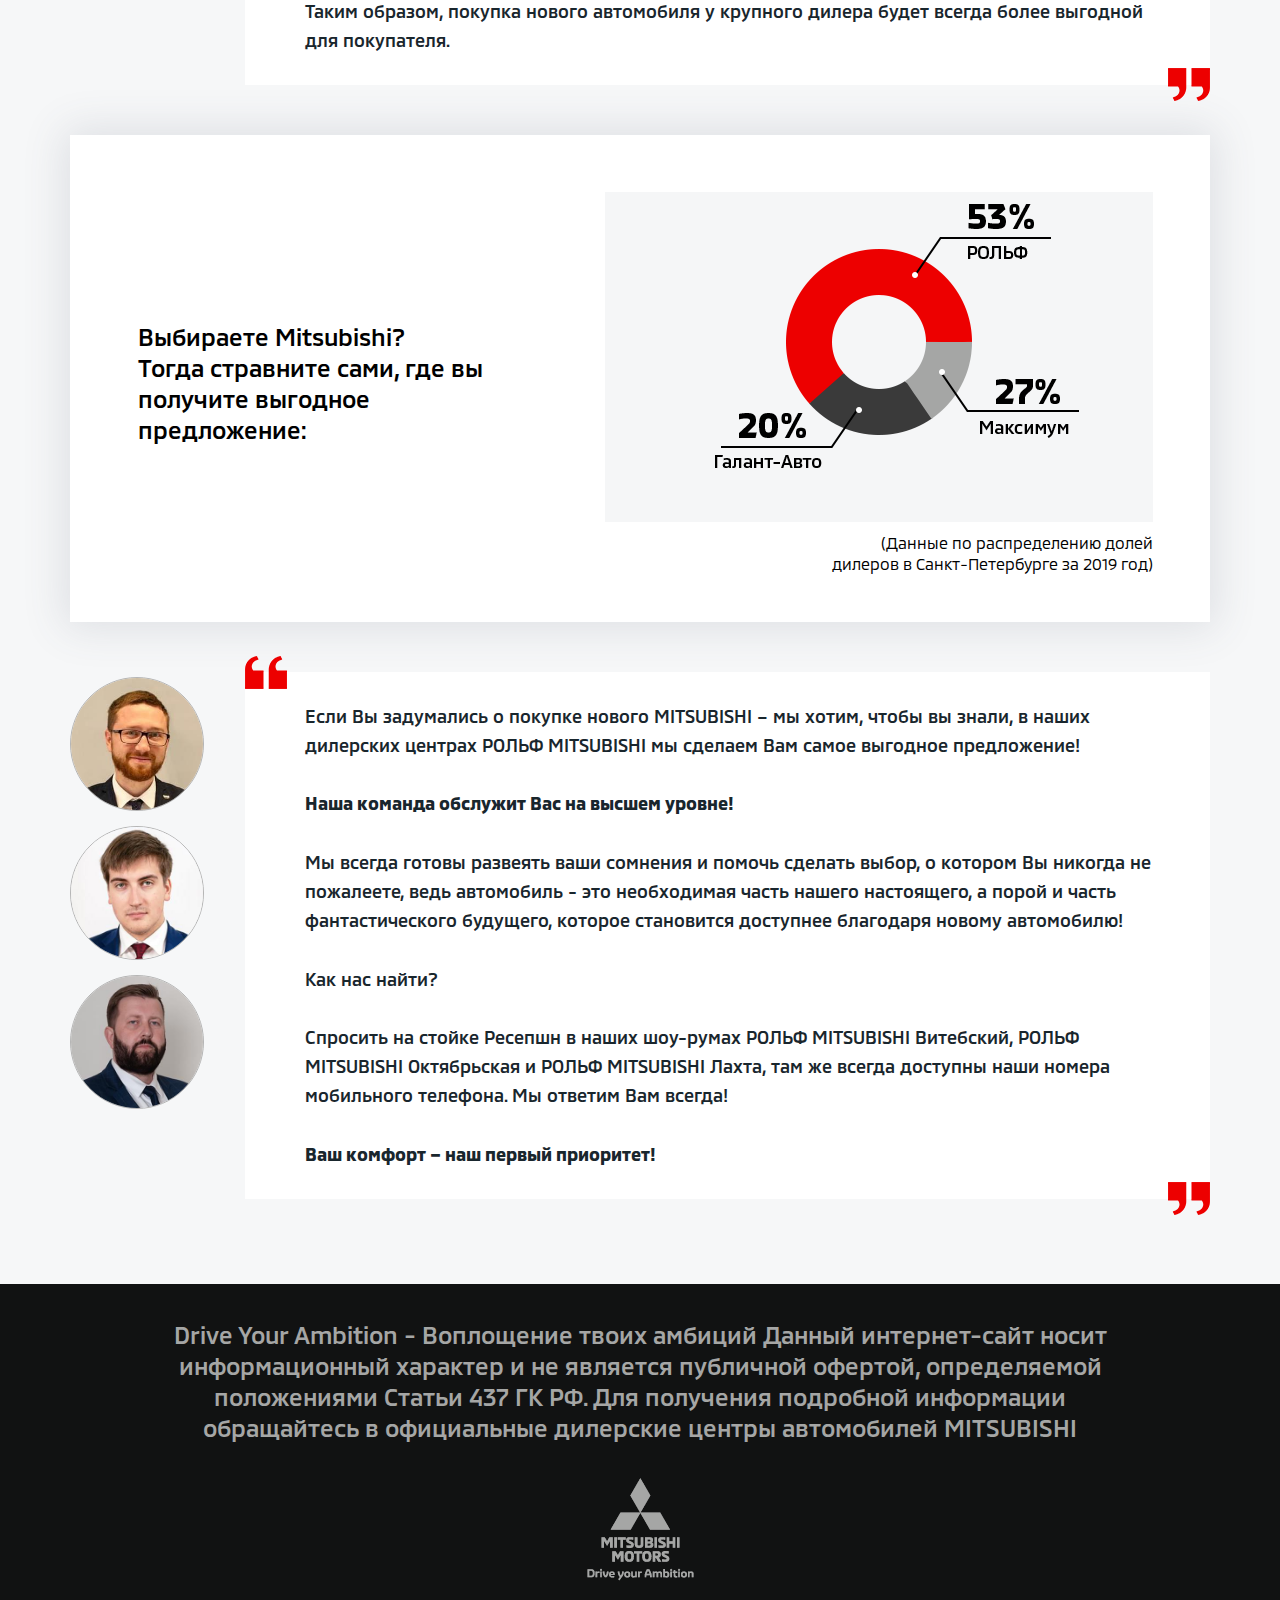
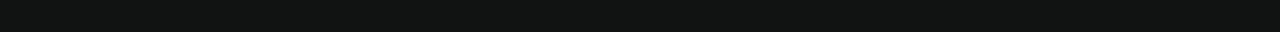
==== commit 2897cd12: "Исправлены подписи к сотрудникам на моб. версии" ====
--- a/www/index.html
+++ b/www/index.html
@@ -219,7 +219,7 @@
       <div class="myths__bq">
         <div class="myths__bq-photo">
           <img src="./images/kogemyatov.jpg" alt="Photo" class="myths__bq-img">
-          <p class="myths__bq-label"><strong>Вениамином Кожемятов,</strong> руководитель отдела продаж РОЛЬФ MITSUBISHI Лахта</p>
+          <p class="myths__bq-label"><strong>Вениамин Кожемятов,</strong> руководитель отдела продаж РОЛЬФ MITSUBISHI Лахта</p>
         </div>
         <div class="myths__bq-text">
           <p>И, Да, и, Нет! <br>Правда заключается в том, что, действительно, импортёр отгружает автомобили всем дилерам  по одним и тем же ценам,  а также предоставляет рекомендованный уровень розничных цен. Однако дилеры, которые занимают лидирующие позиции на рынке, всегда получают от импортера дополнительные бонусы.</p>
--- a/www/css/style.css
+++ b/www/css/style.css
@@ -801,15 +801,25 @@
     margin-right: -5px;
   }
   .myths__bq-photo {
+    width: 100%;
     text-align: center;
     padding-bottom: 30px;
-    width: 33.3333%;
     padding-left: 5px;
     padding-right: 5px;
+    display: flex;
+    flex-wrap: wrap;
+    align-content: center;
+    align-items: center;
+    justify-content: flex-start;
+  }
+  .myths__bq-label {
+    padding-top: 0;
+    width: 67%;
+    text-align: left;
+    padding-left: 20px;
   }
   .myths__bq-img {
-    margin: auto;
-    max-width: 100%;
+    width: 33%;
   }
   .myths__bq-text {
     width: 100%;
@@ -825,6 +835,9 @@
     width: 33px;
     height: 26px;
     bottom: -13px;
+  }
+  .myths__bq-photo-block .myths__bq-img {
+    width: 100%;
   }
   .myths-tradeIn {
     padding: 20px 30px 35px;
@@ -892,4 +905,4 @@
   }
 }
 
-/*# sourceMappingURL=[data-uri] */
+/*# sourceMappingURL=[data-uri] */
